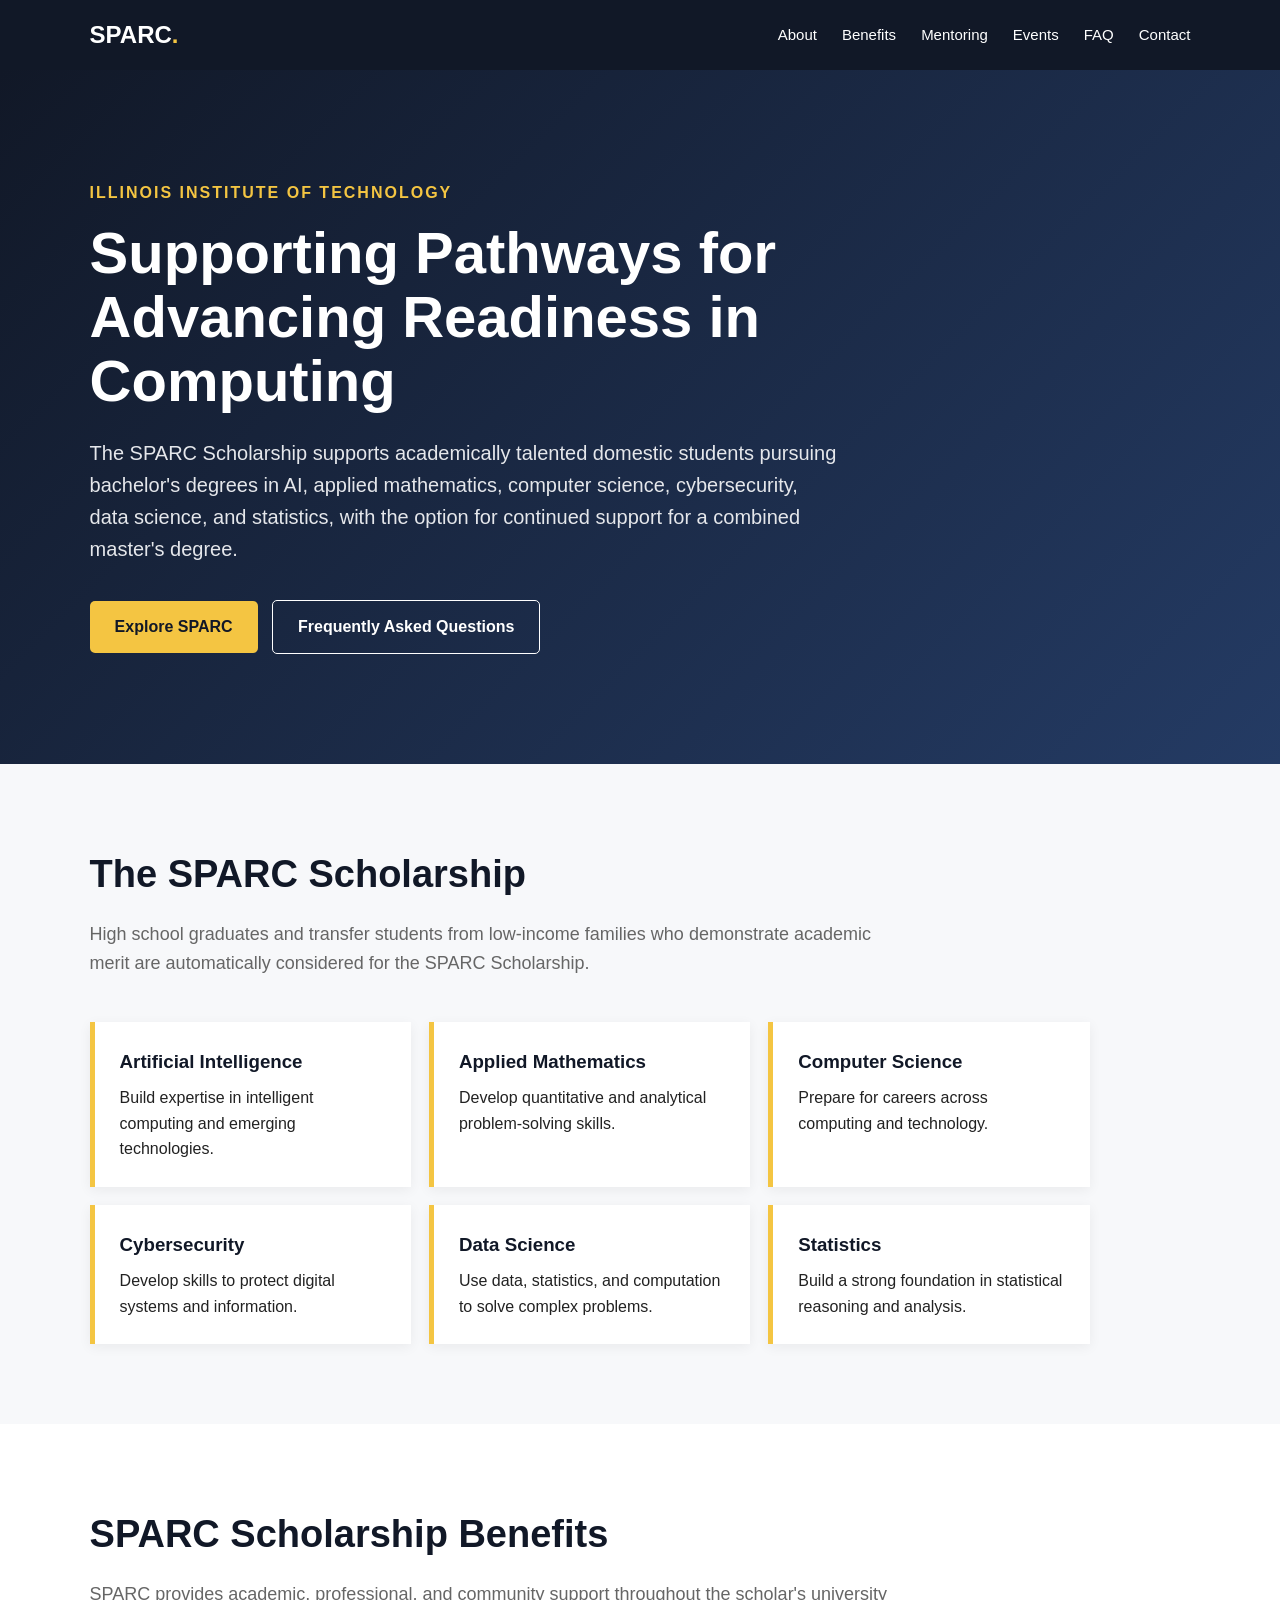
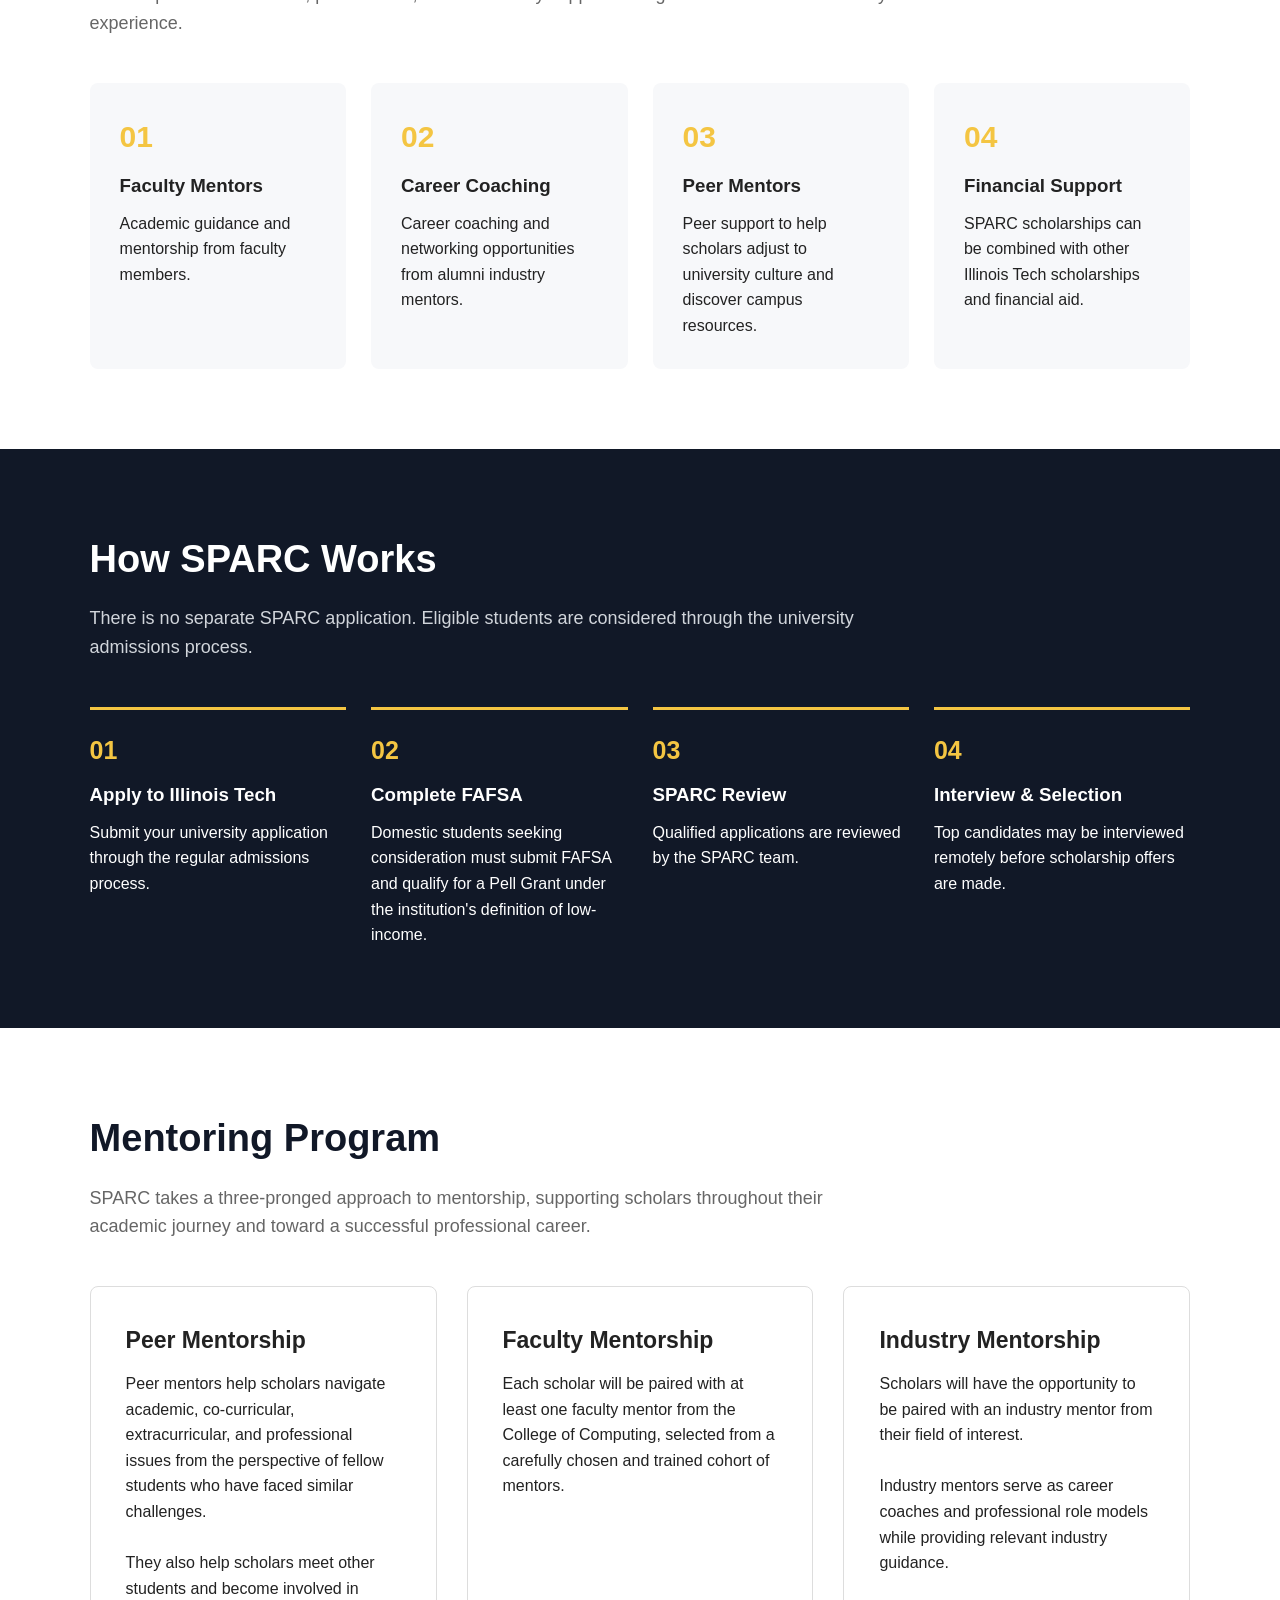
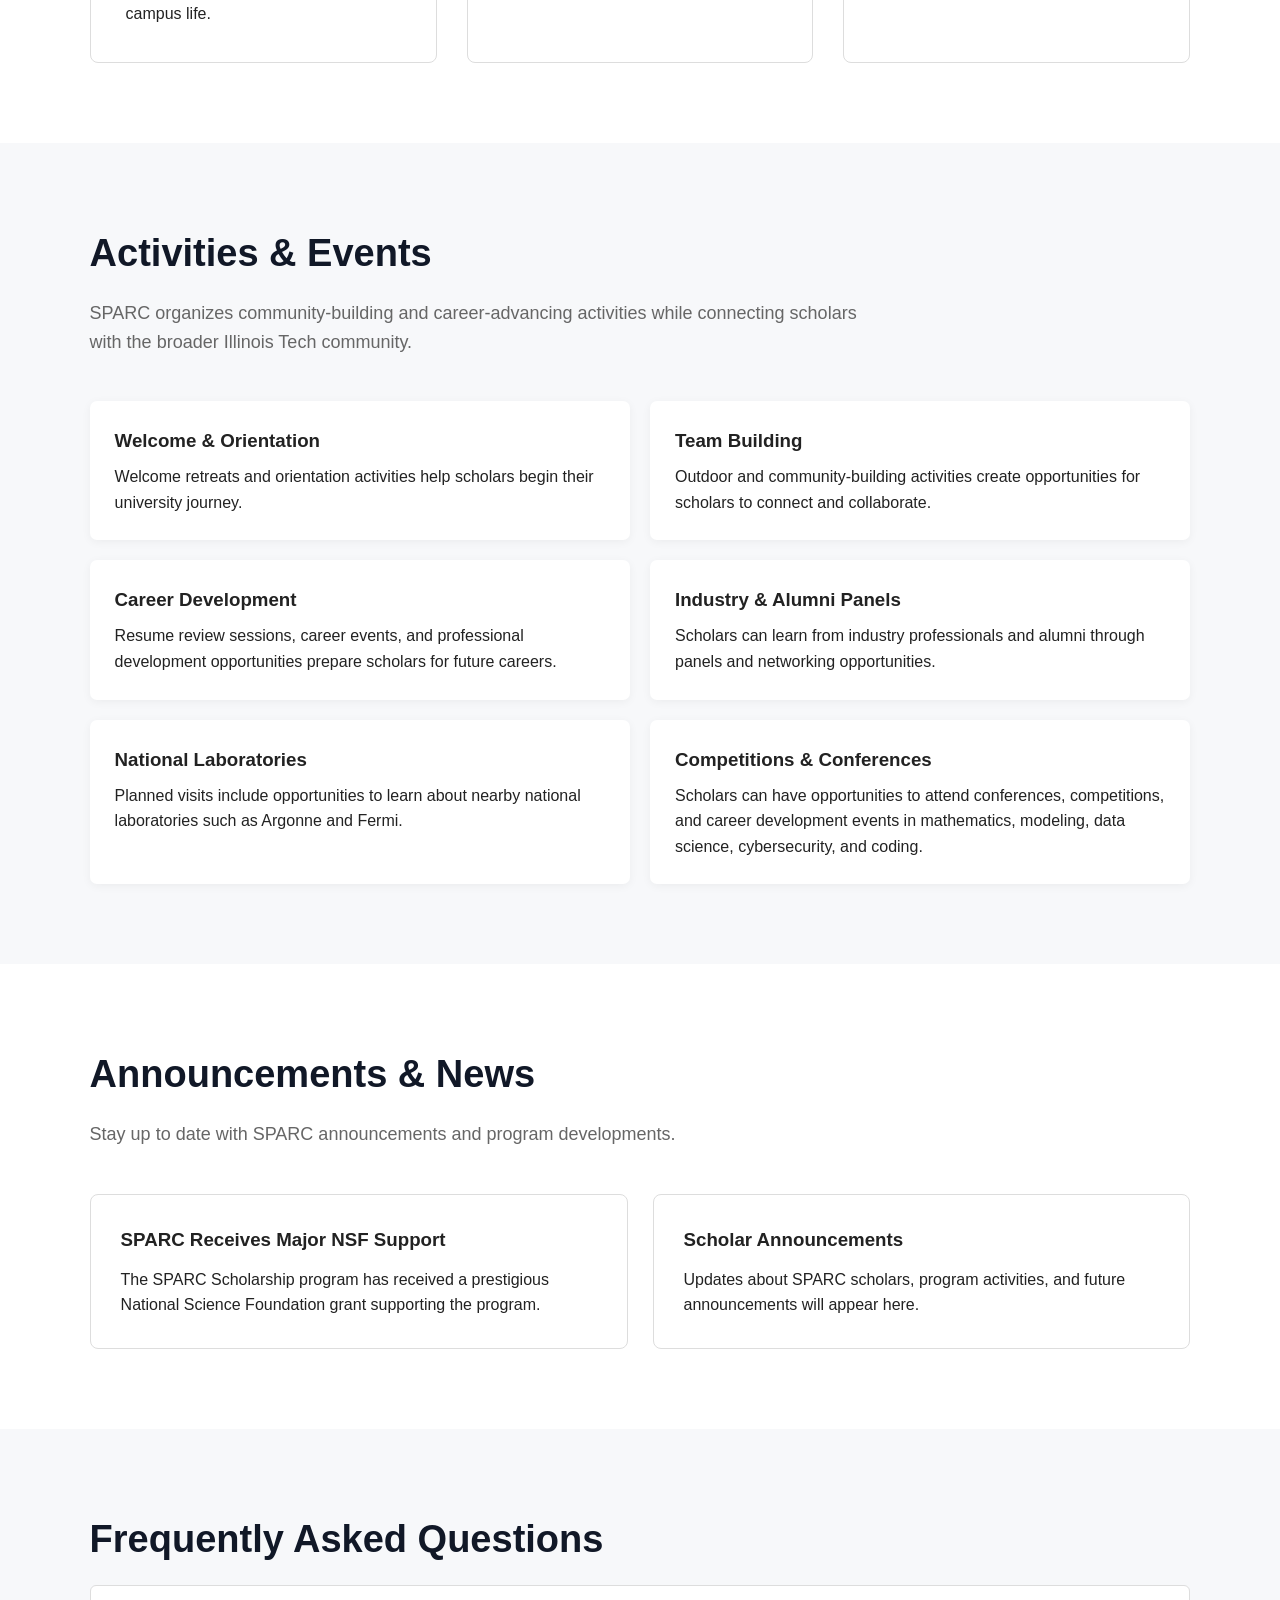
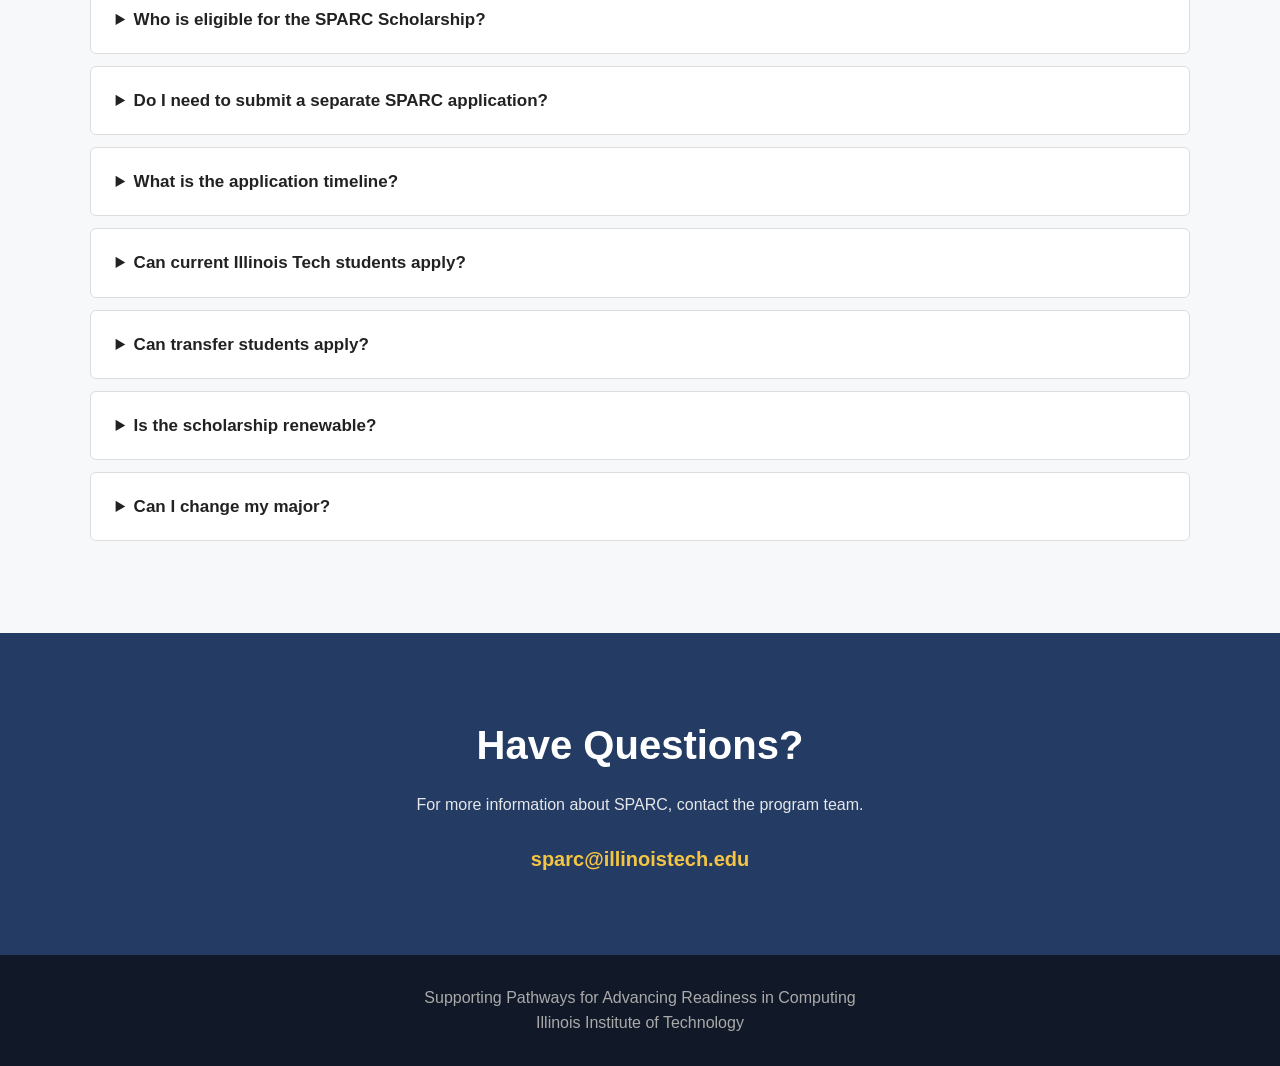
==== index.html @ f56762b9 "Add initial HTML structure for SPARC Scholarship page This commit adds a complete HTML structure for" ====
<!DOCTYPE html>
<html lang="en">
<head>
    <meta charset="UTF-8">
    <meta name="viewport" content="width=device-width, initial-scale=1.0">

    <title>SPARC | Illinois Institute of Technology</title>

    <style>
        * {
            margin: 0;
            padding: 0;
            box-sizing: border-box;
        }

        html {
            scroll-behavior: smooth;
        }

        body {
            font-family: Arial, Helvetica, sans-serif;
            color: #222;
            line-height: 1.6;
            background: #ffffff;
        }

        /* NAVIGATION */

        nav {
            position: sticky;
            top: 0;
            z-index: 1000;
            background: #111827;
            padding: 16px 7%;
            display: flex;
            justify-content: space-between;
            align-items: center;
        }

        .logo {
            color: white;
            font-size: 24px;
            font-weight: bold;
        }

        .logo span {
            color: #f4c542;
        }

        nav ul {
            list-style: none;
            display: flex;
            gap: 25px;
        }

        nav a {
            color: white;
            text-decoration: none;
            font-size: 15px;
        }

        nav a:hover {
            color: #f4c542;
        }

        /* HERO */

        .hero {
            background: linear-gradient(135deg, #111827, #243b64);
            color: white;
            padding: 110px 7%;
            min-height: 600px;
            display: flex;
            align-items: center;
        }

        .hero-content {
            max-width: 900px;
        }

        .eyebrow {
            color: #f4c542;
            font-weight: bold;
            letter-spacing: 2px;
            text-transform: uppercase;
            margin-bottom: 15px;
        }

        .hero h1 {
            font-size: 58px;
            line-height: 1.1;
            margin-bottom: 25px;
        }

        .hero p {
            font-size: 20px;
            max-width: 750px;
            color: #e5e7eb;
            margin-bottom: 35px;
        }

        .button {
            display: inline-block;
            padding: 13px 25px;
            background: #f4c542;
            color: #111827;
            text-decoration: none;
            font-weight: bold;
            border-radius: 5px;
            margin-right: 10px;
        }

        .button.secondary {
            background: transparent;
            border: 1px solid white;
            color: white;
        }

        .button:hover {
            opacity: 0.85;
        }

        /* GENERAL */

        section {
            padding: 80px 7%;
        }

        .section-title {
            font-size: 38px;
            margin-bottom: 15px;
            color: #111827;
        }

        .section-intro {
            max-width: 800px;
            color: #666;
            font-size: 18px;
            margin-bottom: 45px;
        }

        /* SCHOLARSHIP */

        .scholarship {
            background: #f7f8fa;
        }

        .degree-grid {
            display: grid;
            grid-template-columns: repeat(3, 1fr);
            gap: 18px;
            max-width: 1000px;
        }

        .degree {
            background: white;
            padding: 25px;
            border-left: 5px solid #f4c542;
            box-shadow: 0 3px 12px rgba(0,0,0,0.06);
        }

        .degree h3 {
            margin-bottom: 8px;
            color: #111827;
        }

        /* BENEFITS */

        .benefits-grid {
            display: grid;
            grid-template-columns: repeat(4, 1fr);
            gap: 25px;
        }

        .benefit {
            padding: 30px;
            background: #f7f8fa;
            border-radius: 8px;
        }

        .benefit-number {
            font-size: 30px;
            font-weight: bold;
            color: #f4c542;
            margin-bottom: 10px;
        }

        .benefit h3 {
            margin-bottom: 10px;
        }

        /* HOW IT WORKS */

        .process {
            background: #111827;
            color: white;
        }

        .process .section-title {
            color: white;
        }

        .process .section-intro {
            color: #d1d5db;
        }

        .steps {
            display: grid;
            grid-template-columns: repeat(4, 1fr);
            gap: 25px;
        }

        .step {
            border-top: 3px solid #f4c542;
            padding-top: 20px;
        }

        .step-number {
            color: #f4c542;
            font-size: 25px;
            font-weight: bold;
        }

        .step h3 {
            margin: 10px 0;
        }

        /* MENTORING */

        .mentor-grid {
            display: grid;
            grid-template-columns: repeat(3, 1fr);
            gap: 30px;
        }

        .mentor {
            padding: 35px;
            border: 1px solid #ddd;
            border-radius: 8px;
        }

        .mentor h3 {
            font-size: 23px;
            margin-bottom: 12px;
        }

        /* EVENTS */

        .events {
            background: #f7f8fa;
        }

        .event-list {
            display: grid;
            grid-template-columns: repeat(2, 1fr);
            gap: 20px;
        }

        .event {
            background: white;
            padding: 25px;
            border-radius: 7px;
            box-shadow: 0 2px 10px rgba(0,0,0,0.05);
        }

        .event h3 {
            margin-bottom: 8px;
        }

        /* NEWS */

        .news-grid {
            display: grid;
            grid-template-columns: repeat(2, 1fr);
            gap: 25px;
        }

        .news-card {
            border: 1px solid #ddd;
            padding: 30px;
            border-radius: 8px;
        }

        .news-card h3 {
            margin-bottom: 12px;
        }

        /* FAQ */

        .faq {
            background: #f7f8fa;
        }

        details {
            background: white;
            margin-bottom: 12px;
            padding: 20px 25px;
            border-radius: 6px;
            border: 1px solid #ddd;
        }

        summary {
            cursor: pointer;
            font-weight: bold;
            font-size: 17px;
        }

        details p {
            margin-top: 15px;
            color: #555;
        }

        /* CONTACT */

        .contact {
            text-align: center;
            background: #243b64;
            color: white;
        }

        .contact h2 {
            font-size: 40px;
            margin-bottom: 15px;
        }

        .contact p {
            margin-bottom: 25px;
            color: #e5e7eb;
        }

        .email {
            color: #f4c542;
            font-size: 20px;
            font-weight: bold;
        }

        /* FOOTER */

        footer {
            background: #111827;
            color: #aaa;
            text-align: center;
            padding: 30px;
        }

        /* MOBILE */

        @media (max-width: 900px) {

            nav {
                flex-direction: column;
                gap: 15px;
            }

            nav ul {
                flex-wrap: wrap;
                justify-content: center;
            }

            .hero h1 {
                font-size: 42px;
            }

            .degree-grid,
            .benefits-grid,
            .steps,
            .mentor-grid {
                grid-template-columns: 1fr 1fr;
            }
        }

        @media (max-width: 600px) {

            section {
                padding: 60px 6%;
            }

            .degree-grid,
            .benefits-grid,
            .steps,
            .mentor-grid,
            .event-list,
            .news-grid {
                grid-template-columns: 1fr;
            }

            .hero {
                padding: 80px 6%;
            }

            .hero h1 {
                font-size: 38px;
            }
        }
    </style>
</head>

<body>

<!-- NAVIGATION -->

<nav>
    <div class="logo">SPARC<span>.</span></div>

    <ul>
        <li><a href="#about">About</a></li>
        <li><a href="#benefits">Benefits</a></li>
        <li><a href="#mentoring">Mentoring</a></li>
        <li><a href="#events">Events</a></li>
        <li><a href="#faq">FAQ</a></li>
        <li><a href="#contact">Contact</a></li>
    </ul>
</nav>


<!-- HERO -->

<section class="hero" id="about">

    <div class="hero-content">

        <div class="eyebrow">
            Illinois Institute of Technology
        </div>

        <h1>
            Supporting Pathways for Advancing Readiness in Computing
        </h1>

        <p>
            The SPARC Scholarship supports academically talented domestic
            students pursuing bachelor's degrees in AI, applied mathematics,
            computer science, cybersecurity, data science, and statistics,
            with the option for continued support for a combined master's degree.
        </p>

        <a href="#benefits" class="button">
            Explore SPARC
        </a>

        <a href="#faq" class="button secondary">
            Frequently Asked Questions
        </a>

    </div>

</section>


<!-- SCHOLARSHIP -->

<section class="scholarship">

    <h2 class="section-title">
        The SPARC Scholarship
    </h2>

    <p class="section-intro">
        High school graduates and transfer students from low-income families
        who demonstrate academic merit are automatically considered for the
        SPARC Scholarship.
    </p>

    <div class="degree-grid">

        <div class="degree">
            <h3>Artificial Intelligence</h3>
            <p>Build expertise in intelligent computing and emerging technologies.</p>
        </div>

        <div class="degree">
            <h3>Applied Mathematics</h3>
            <p>Develop quantitative and analytical problem-solving skills.</p>
        </div>

        <div class="degree">
            <h3>Computer Science</h3>
            <p>Prepare for careers across computing and technology.</p>
        </div>

        <div class="degree">
            <h3>Cybersecurity</h3>
            <p>Develop skills to protect digital systems and information.</p>
        </div>

        <div class="degree">
            <h3>Data Science</h3>
            <p>Use data, statistics, and computation to solve complex problems.</p>
        </div>

        <div class="degree">
            <h3>Statistics</h3>
            <p>Build a strong foundation in statistical reasoning and analysis.</p>
        </div>

    </div>

</section>


<!-- BENEFITS -->

<section id="benefits">

    <h2 class="section-title">
        SPARC Scholarship Benefits
    </h2>

    <p class="section-intro">
        SPARC provides academic, professional, and community support
        throughout the scholar's university experience.
    </p>

    <div class="benefits-grid">

        <div class="benefit">
            <div class="benefit-number">01</div>
            <h3>Faculty Mentors</h3>
            <p>
                Academic guidance and mentorship from faculty members.
            </p>
        </div>

        <div class="benefit">
            <div class="benefit-number">02</div>
            <h3>Career Coaching</h3>
            <p>
                Career coaching and networking opportunities from alumni
                industry mentors.
            </p>
        </div>

        <div class="benefit">
            <div class="benefit-number">03</div>
            <h3>Peer Mentors</h3>
            <p>
                Peer support to help scholars adjust to university culture
                and discover campus resources.
            </p>
        </div>

        <div class="benefit">
            <div class="benefit-number">04</div>
            <h3>Financial Support</h3>
            <p>
                SPARC scholarships can be combined with other Illinois Tech
                scholarships and financial aid.
            </p>
        </div>

    </div>

</section>


<!-- HOW IT WORKS -->

<section class="process">

    <h2 class="section-title">
        How SPARC Works
    </h2>

    <p class="section-intro">
        There is no separate SPARC application. Eligible students are
        considered through the university admissions process.
    </p>

    <div class="steps">

        <div class="step">
            <div class="step-number">01</div>
            <h3>Apply to Illinois Tech</h3>
            <p>
                Submit your university application through the regular
                admissions process.
            </p>
        </div>

        <div class="step">
            <div class="step-number">02</div>
            <h3>Complete FAFSA</h3>
            <p>
                Domestic students seeking consideration must submit FAFSA
                and qualify for a Pell Grant under the institution's
                definition of low-income.
            </p>
        </div>

        <div class="step">
            <div class="step-number">03</div>
            <h3>SPARC Review</h3>
            <p>
                Qualified applications are reviewed by the SPARC team.
            </p>
        </div>

        <div class="step">
            <div class="step-number">04</div>
            <h3>Interview & Selection</h3>
            <p>
                Top candidates may be interviewed remotely before scholarship
                offers are made.
            </p>
        </div>

    </div>

</section>


<!-- MENTORING -->

<section id="mentoring">

    <h2 class="section-title">
        Mentoring Program
    </h2>

    <p class="section-intro">
        SPARC takes a three-pronged approach to mentorship, supporting
        scholars throughout their academic journey and toward a successful
        professional career.
    </p>

    <div class="mentor-grid">

        <div class="mentor">
            <h3>Peer Mentorship</h3>

            <p>
                Peer mentors help scholars navigate academic, co-curricular,
                extracurricular, and professional issues from the perspective
                of fellow students who have faced similar challenges.
            </p>

            <br>

            <p>
                They also help scholars meet other students and become
                involved in campus life.
            </p>
        </div>

        <div class="mentor">
            <h3>Faculty Mentorship</h3>

            <p>
                Each scholar will be paired with at least one faculty mentor
                from the College of Computing, selected from a carefully
                chosen and trained cohort of mentors.
            </p>
        </div>

        <div class="mentor">
            <h3>Industry Mentorship</h3>

            <p>
                Scholars will have the opportunity to be paired with an
                industry mentor from their field of interest.
            </p>

            <br>

            <p>
                Industry mentors serve as career coaches and professional
                role models while providing relevant industry guidance.
            </p>
        </div>

    </div>

</section>


<!-- EVENTS -->

<section class="events" id="events">

    <h2 class="section-title">
        Activities & Events
    </h2>

    <p class="section-intro">
        SPARC organizes community-building and career-advancing activities
        while connecting scholars with the broader Illinois Tech community.
    </p>

    <div class="event-list">

        <div class="event">
            <h3>Welcome & Orientation</h3>
            <p>
                Welcome retreats and orientation activities help scholars
                begin their university journey.
            </p>
        </div>

        <div class="event">
            <h3>Team Building</h3>
            <p>
                Outdoor and community-building activities create opportunities
                for scholars to connect and collaborate.
            </p>
        </div>

        <div class="event">
            <h3>Career Development</h3>
            <p>
                Resume review sessions, career events, and professional
                development opportunities prepare scholars for future careers.
            </p>
        </div>

        <div class="event">
            <h3>Industry & Alumni Panels</h3>
            <p>
                Scholars can learn from industry professionals and alumni
                through panels and networking opportunities.
            </p>
        </div>

        <div class="event">
            <h3>National Laboratories</h3>
            <p>
                Planned visits include opportunities to learn about nearby
                national laboratories such as Argonne and Fermi.
            </p>
        </div>

        <div class="event">
            <h3>Competitions & Conferences</h3>
            <p>
                Scholars can have opportunities to attend conferences,
                competitions, and career development events in mathematics,
                modeling, data science, cybersecurity, and coding.
            </p>
        </div>

    </div>

</section>


<!-- NEWS -->

<section>

    <h2 class="section-title">
        Announcements & News
    </h2>

    <p class="section-intro">
        Stay up to date with SPARC announcements and program developments.
    </p>

    <div class="news-grid">

        <div class="news-card">
            <h3>SPARC Receives Major NSF Support</h3>

            <p>
                The SPARC Scholarship program has received a prestigious
                National Science Foundation grant supporting the program.
            </p>
        </div>

        <div class="news-card">
            <h3>Scholar Announcements</h3>

            <p>
                Updates about SPARC scholars, program activities, and
                future announcements will appear here.
            </p>
        </div>

    </div>

</section>


<!-- FAQ -->

<section class="faq" id="faq">

    <h2 class="section-title">
        Frequently Asked Questions
    </h2>

    <details>
        <summary>Who is eligible for the SPARC Scholarship?</summary>

        <p>
            Academically talented domestic students pursuing qualified
            bachelor's degree programs may be considered. High school
            graduates and qualified transfer students from low-income
            families are automatically considered.
        </p>
    </details>

    <details>
        <summary>Do I need to submit a separate SPARC application?</summary>

        <p>
            No. There is no formal separate application for SPARC.
            Students apply through the university admissions process and
            complete FAFSA as required.
        </p>
    </details>

    <details>
        <summary>What is the application timeline?</summary>

        <p>
            SPARC follows the same timeline as regular Illinois Tech
            admissions for high school and transfer students.
        </p>
    </details>

    <details>
        <summary>Can current Illinois Tech students apply?</summary>

        <p>
            The SPARC Scholarship is awarded to incoming students only.
            Once awarded, the scholarship can be renewed each year if
            program requirements are met.
        </p>
    </details>

    <details>
        <summary>Can transfer students apply?</summary>

        <p>
            Yes. Qualified transfer students, including students transferring
            from community colleges, are automatically considered as outlined
            by the program.
        </p>
    </details>

    <details>
        <summary>Is the scholarship renewable?</summary>

        <p>
            Yes. The scholarship can support students for the entirety of
            their degree, subject to maintaining the required academic status.
        </p>
    </details>

    <details>
        <summary>Can I change my major?</summary>

        <p>
            Yes, provided the new major is one of the qualified SPARC majors.
        </p>
    </details>

</section>


<!-- CONTACT -->

<section class="contact" id="contact">

    <h2>Have Questions?</h2>

    <p>
        For more information about SPARC, contact the program team.
    </p>

    <div class="email">
        sparc@illinoistech.edu
    </div>

</section>


<!-- FOOTER -->

<footer>

    <p>
        Supporting Pathways for Advancing Readiness in Computing
    </p>

    <p>
        Illinois Institute of Technology
    </p>

</footer>

</body>
</html>
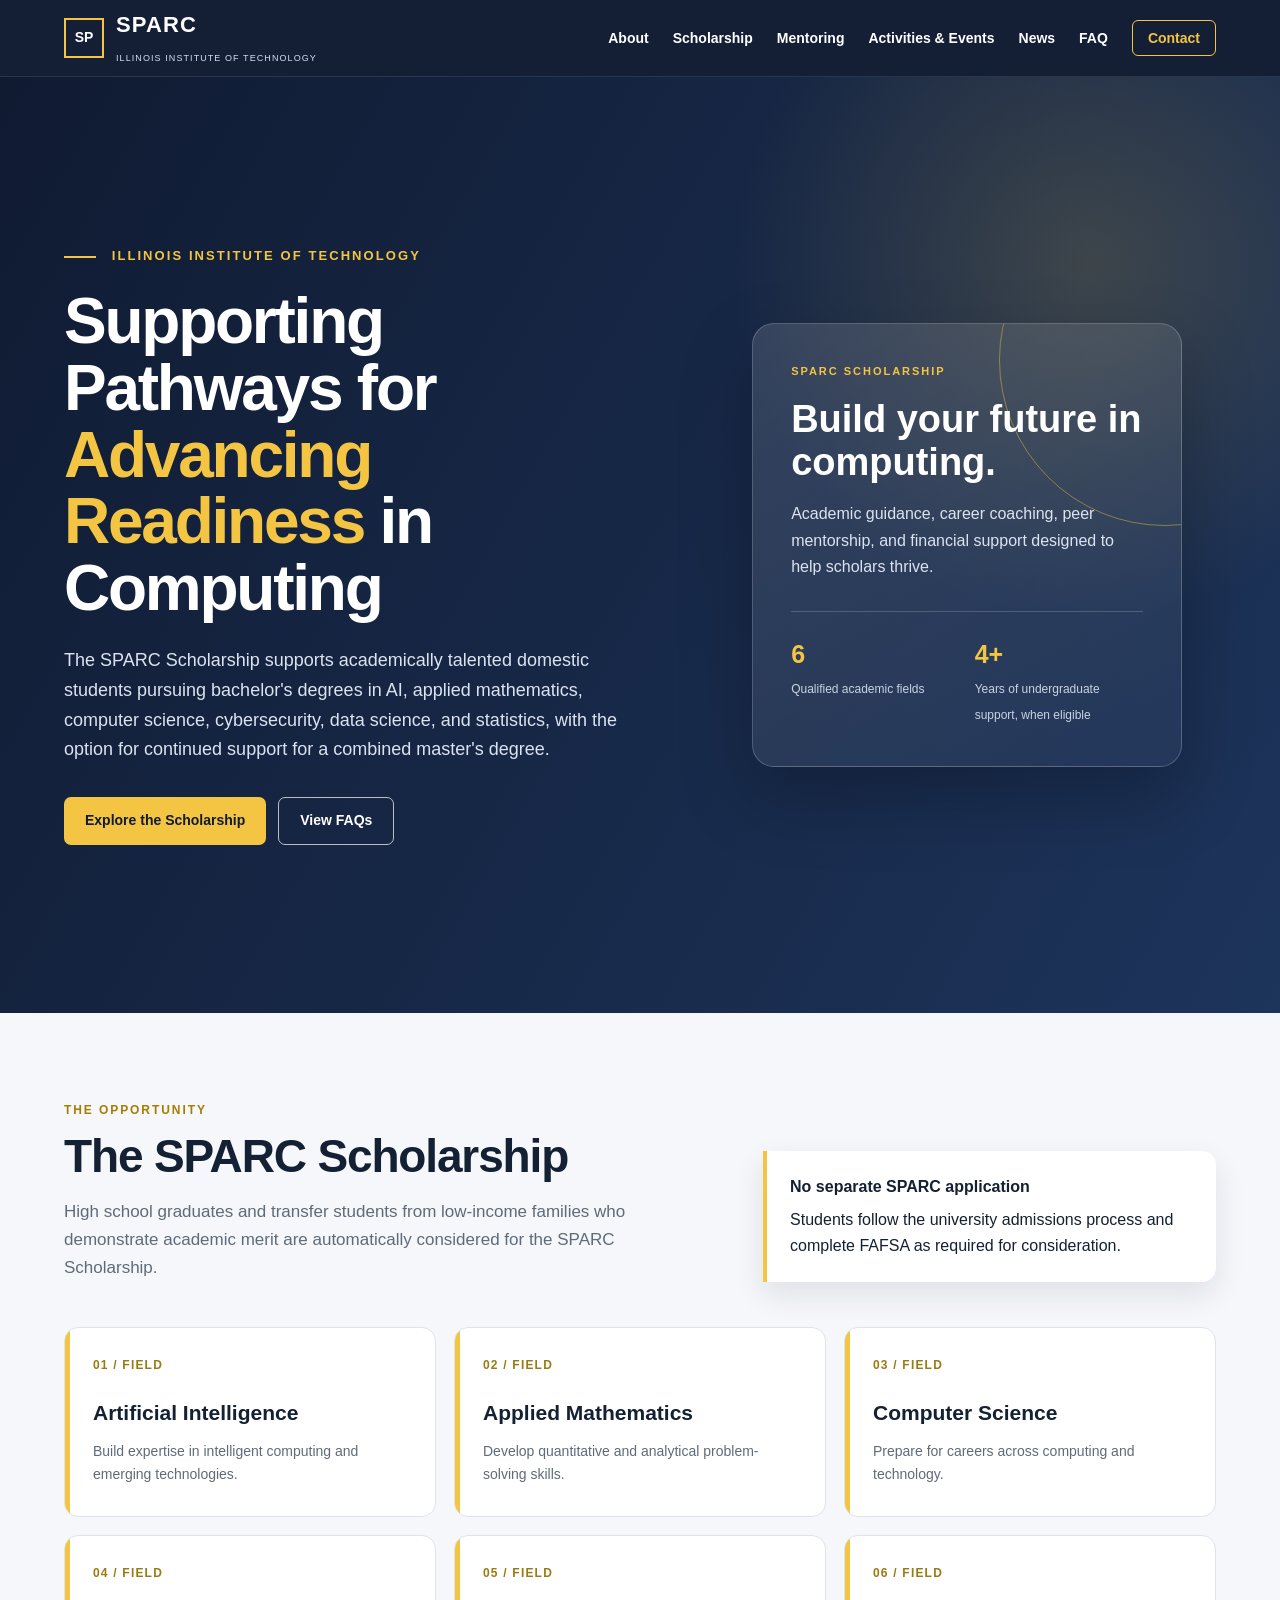
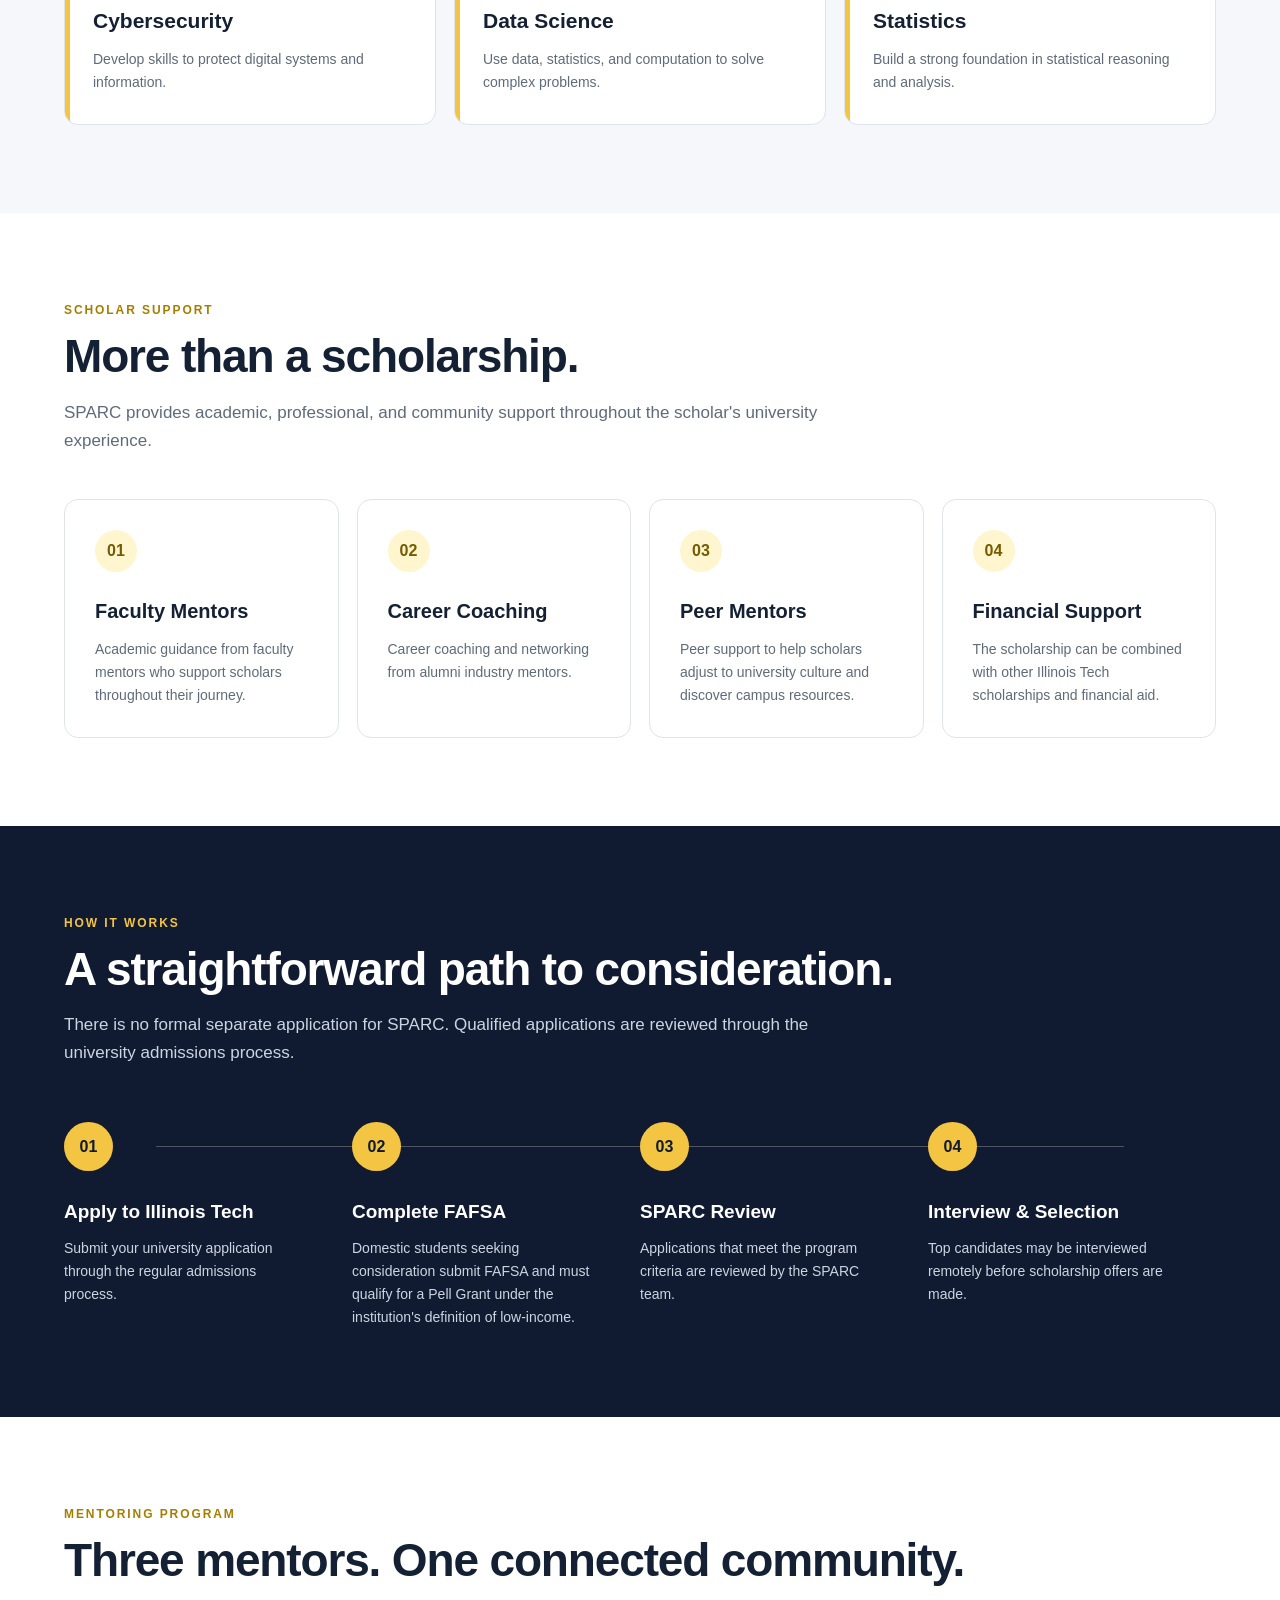
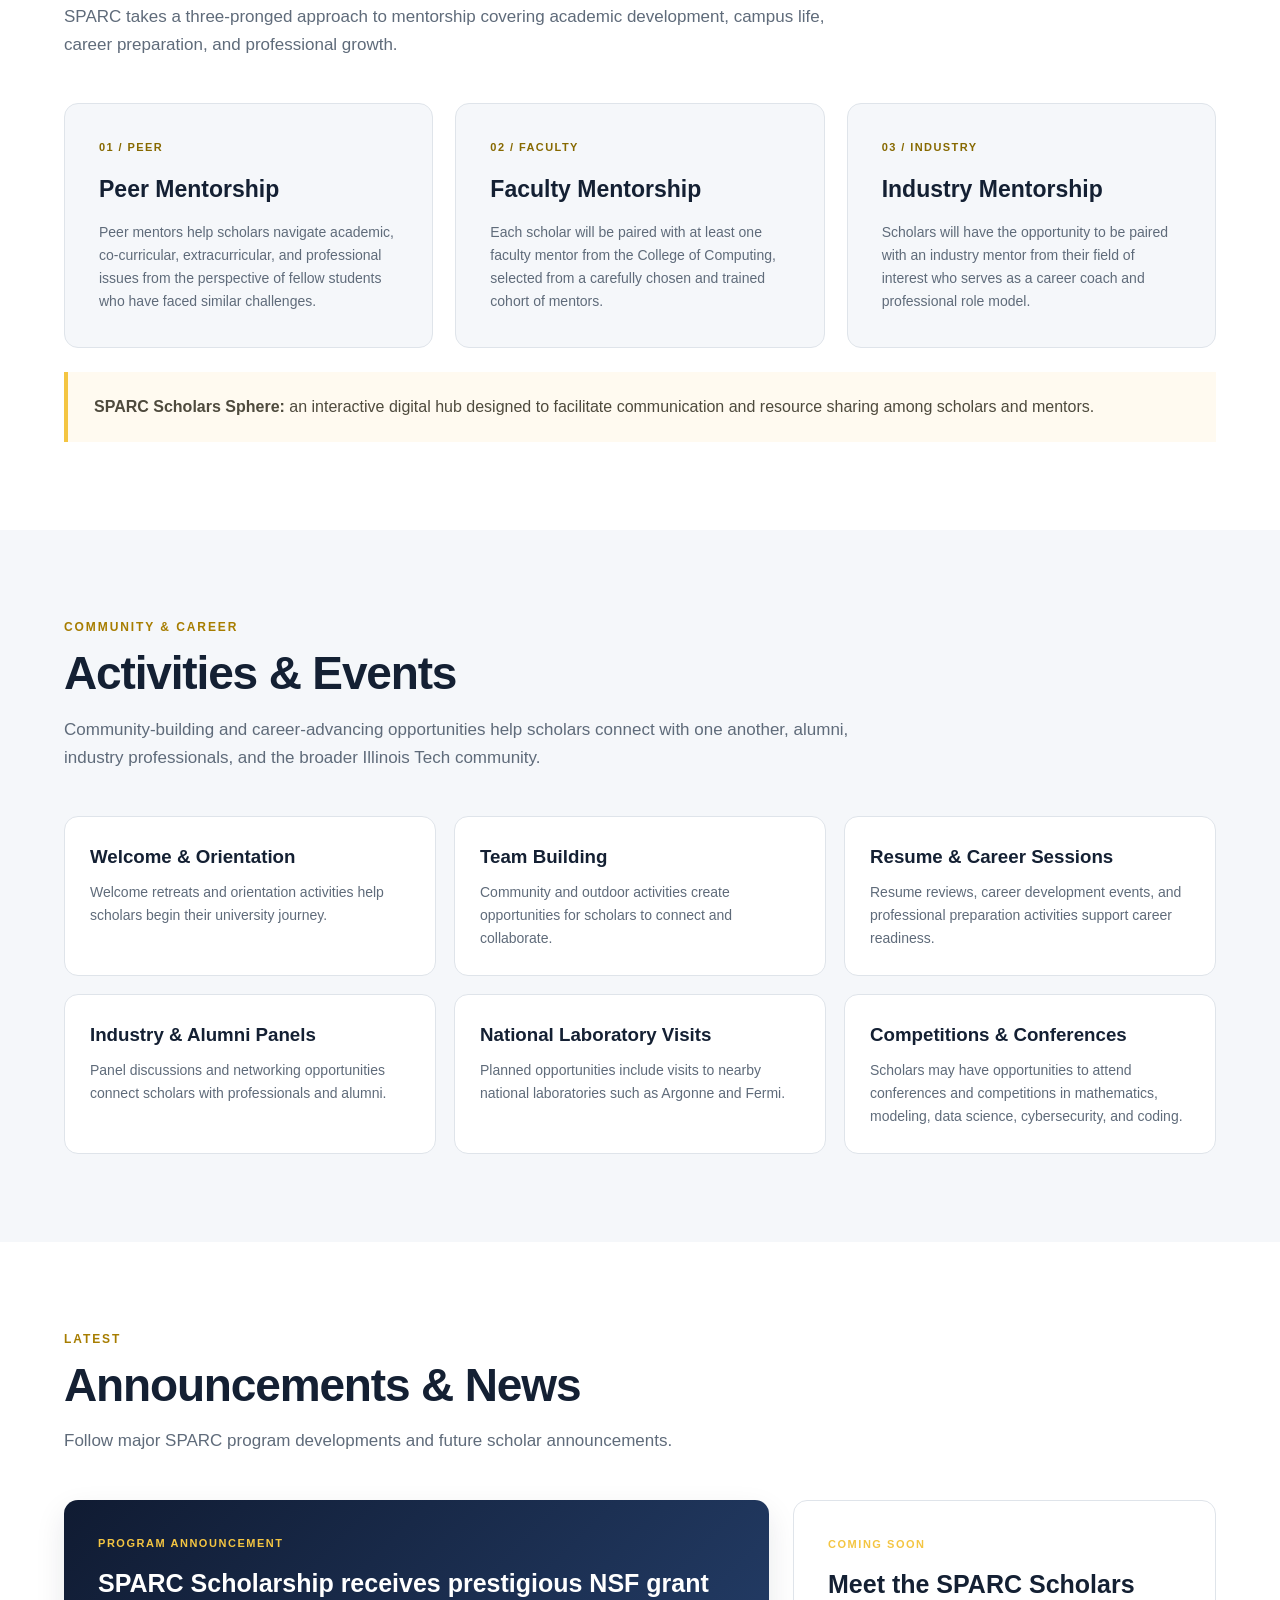
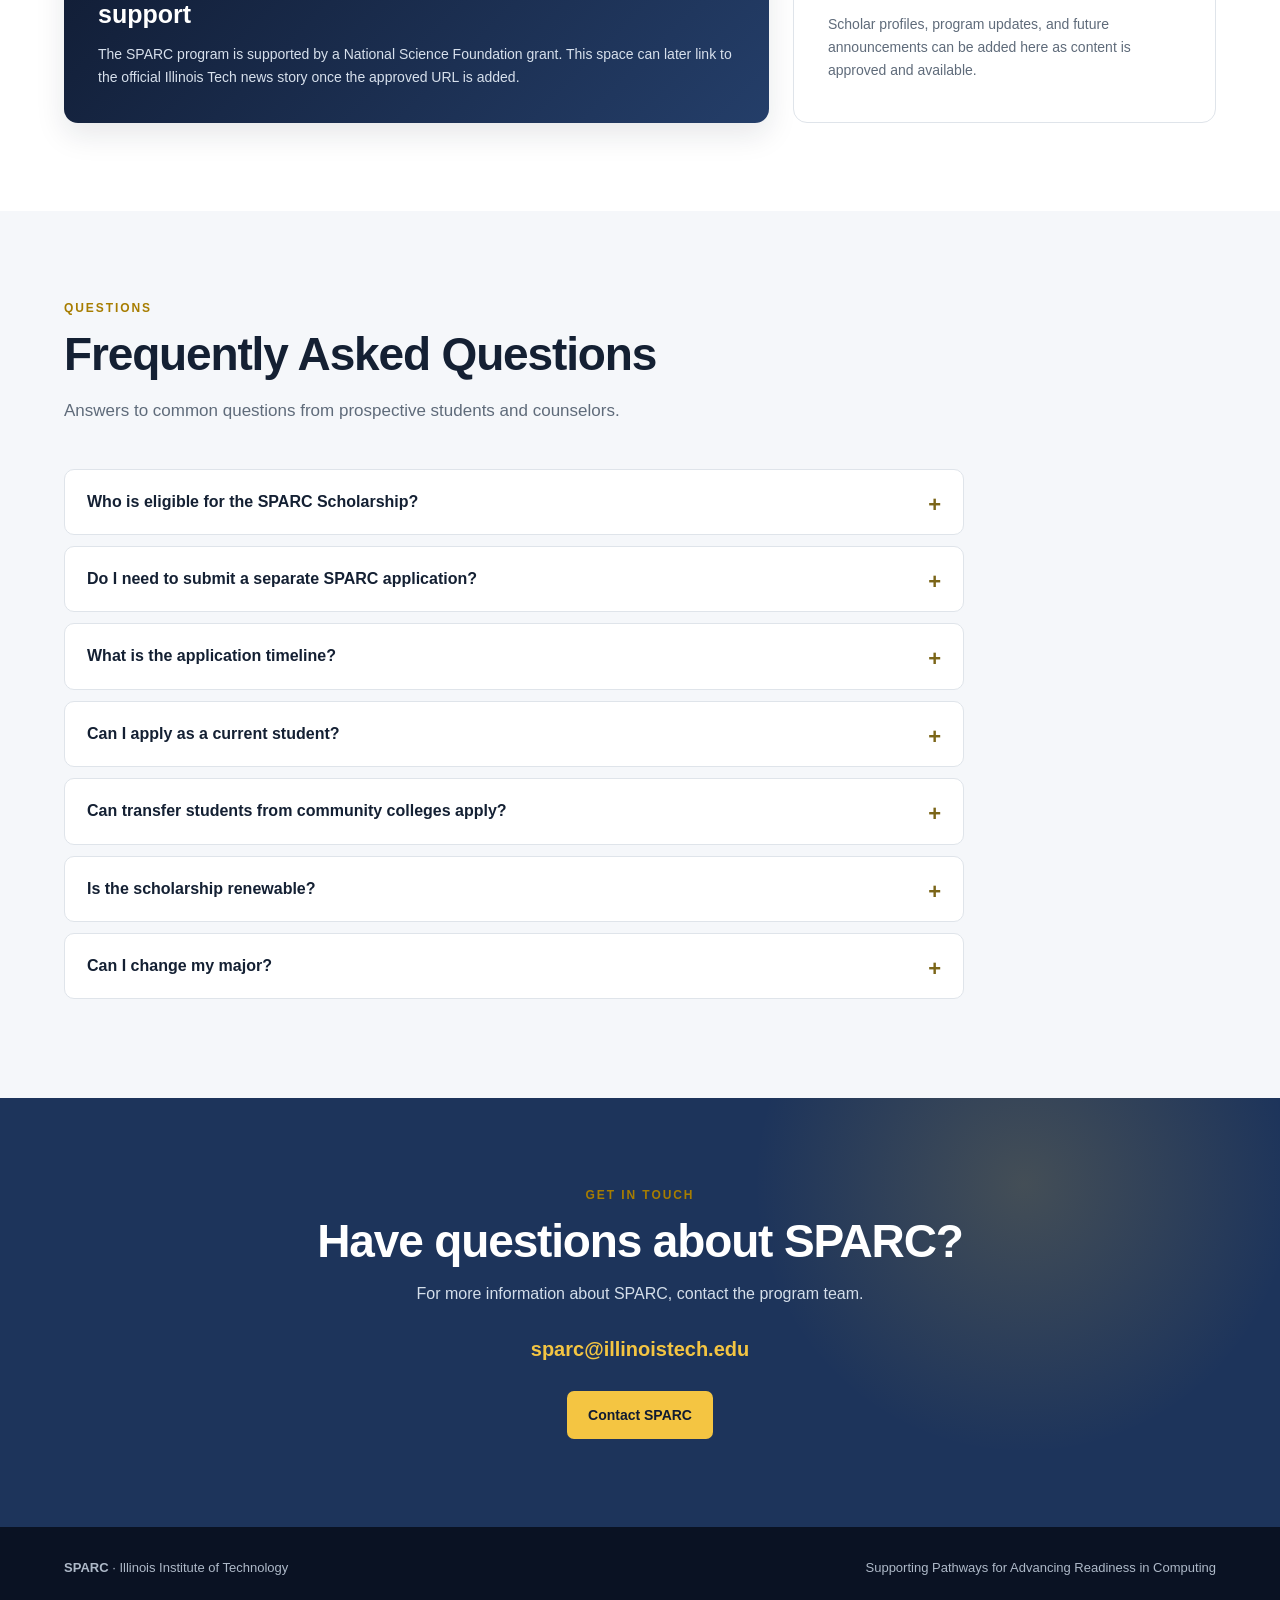
==== commit ff022ca3: "Updated the layout" ====
--- a/index.html
+++ b/index.html
@@ -1,892 +1,1873 @@
 <!DOCTYPE html>
 <html lang="en">
 <head>
-    <meta charset="UTF-8">
-    <meta name="viewport" content="width=device-width, initial-scale=1.0">
-
-    <title>SPARC | Illinois Institute of Technology</title>
-
-    <style>
-        * {
-            margin: 0;
-            padding: 0;
-            box-sizing: border-box;
-        }
-
-        html {
-            scroll-behavior: smooth;
-        }
-
-        body {
-            font-family: Arial, Helvetica, sans-serif;
-            color: #222;
-            line-height: 1.6;
-            background: #ffffff;
-        }
-
-        /* NAVIGATION */
-
-        nav {
-            position: sticky;
-            top: 0;
-            z-index: 1000;
-            background: #111827;
-            padding: 16px 7%;
-            display: flex;
-            justify-content: space-between;
-            align-items: center;
-        }
-
-        .logo {
-            color: white;
-            font-size: 24px;
-            font-weight: bold;
-        }
-
-        .logo span {
-            color: #f4c542;
-        }
-
-        nav ul {
-            list-style: none;
-            display: flex;
-            gap: 25px;
-        }
-
-        nav a {
-            color: white;
-            text-decoration: none;
-            font-size: 15px;
-        }
-
-        nav a:hover {
-            color: #f4c542;
-        }
-
-        /* HERO */
-
-        .hero {
-            background: linear-gradient(135deg, #111827, #243b64);
-            color: white;
-            padding: 110px 7%;
-            min-height: 600px;
-            display: flex;
-            align-items: center;
-        }
-
-        .hero-content {
-            max-width: 900px;
-        }
-
-        .eyebrow {
-            color: #f4c542;
-            font-weight: bold;
-            letter-spacing: 2px;
-            text-transform: uppercase;
-            margin-bottom: 15px;
-        }
-
-        .hero h1 {
-            font-size: 58px;
-            line-height: 1.1;
-            margin-bottom: 25px;
-        }
-
-        .hero p {
-            font-size: 20px;
-            max-width: 750px;
-            color: #e5e7eb;
-            margin-bottom: 35px;
-        }
-
-        .button {
-            display: inline-block;
-            padding: 13px 25px;
-            background: #f4c542;
-            color: #111827;
-            text-decoration: none;
-            font-weight: bold;
-            border-radius: 5px;
-            margin-right: 10px;
-        }
-
-        .button.secondary {
-            background: transparent;
-            border: 1px solid white;
-            color: white;
-        }
-
-        .button:hover {
-            opacity: 0.85;
-        }
-
-        /* GENERAL */
-
-        section {
-            padding: 80px 7%;
-        }
-
-        .section-title {
-            font-size: 38px;
-            margin-bottom: 15px;
-            color: #111827;
-        }
-
-        .section-intro {
-            max-width: 800px;
-            color: #666;
-            font-size: 18px;
-            margin-bottom: 45px;
-        }
-
-        /* SCHOLARSHIP */
-
-        .scholarship {
-            background: #f7f8fa;
-        }
-
-        .degree-grid {
-            display: grid;
-            grid-template-columns: repeat(3, 1fr);
-            gap: 18px;
-            max-width: 1000px;
-        }
-
-        .degree {
-            background: white;
-            padding: 25px;
-            border-left: 5px solid #f4c542;
-            box-shadow: 0 3px 12px rgba(0,0,0,0.06);
-        }
-
-        .degree h3 {
-            margin-bottom: 8px;
-            color: #111827;
-        }
-
-        /* BENEFITS */
-
-        .benefits-grid {
-            display: grid;
-            grid-template-columns: repeat(4, 1fr);
-            gap: 25px;
-        }
-
-        .benefit {
-            padding: 30px;
-            background: #f7f8fa;
-            border-radius: 8px;
-        }
-
-        .benefit-number {
-            font-size: 30px;
-            font-weight: bold;
-            color: #f4c542;
-            margin-bottom: 10px;
-        }
-
-        .benefit h3 {
-            margin-bottom: 10px;
-        }
-
-        /* HOW IT WORKS */
-
-        .process {
-            background: #111827;
-            color: white;
-        }
-
-        .process .section-title {
-            color: white;
-        }
-
-        .process .section-intro {
-            color: #d1d5db;
-        }
-
-        .steps {
-            display: grid;
-            grid-template-columns: repeat(4, 1fr);
-            gap: 25px;
-        }
-
-        .step {
-            border-top: 3px solid #f4c542;
-            padding-top: 20px;
-        }
-
-        .step-number {
-            color: #f4c542;
-            font-size: 25px;
-            font-weight: bold;
-        }
-
-        .step h3 {
-            margin: 10px 0;
-        }
-
-        /* MENTORING */
-
-        .mentor-grid {
-            display: grid;
-            grid-template-columns: repeat(3, 1fr);
-            gap: 30px;
-        }
-
-        .mentor {
-            padding: 35px;
-            border: 1px solid #ddd;
-            border-radius: 8px;
-        }
-
-        .mentor h3 {
-            font-size: 23px;
-            margin-bottom: 12px;
-        }
-
-        /* EVENTS */
-
-        .events {
-            background: #f7f8fa;
-        }
-
-        .event-list {
-            display: grid;
-            grid-template-columns: repeat(2, 1fr);
-            gap: 20px;
-        }
-
-        .event {
-            background: white;
-            padding: 25px;
-            border-radius: 7px;
-            box-shadow: 0 2px 10px rgba(0,0,0,0.05);
-        }
-
-        .event h3 {
-            margin-bottom: 8px;
-        }
-
-        /* NEWS */
-
-        .news-grid {
-            display: grid;
-            grid-template-columns: repeat(2, 1fr);
-            gap: 25px;
-        }
-
-        .news-card {
-            border: 1px solid #ddd;
-            padding: 30px;
-            border-radius: 8px;
-        }
-
-        .news-card h3 {
-            margin-bottom: 12px;
-        }
-
-        /* FAQ */
-
-        .faq {
-            background: #f7f8fa;
-        }
-
-        details {
-            background: white;
-            margin-bottom: 12px;
-            padding: 20px 25px;
-            border-radius: 6px;
-            border: 1px solid #ddd;
-        }
-
-        summary {
-            cursor: pointer;
-            font-weight: bold;
-            font-size: 17px;
-        }
-
-        details p {
-            margin-top: 15px;
-            color: #555;
-        }
-
-        /* CONTACT */
-
-        .contact {
-            text-align: center;
-            background: #243b64;
-            color: white;
-        }
-
-        .contact h2 {
-            font-size: 40px;
-            margin-bottom: 15px;
-        }
-
-        .contact p {
-            margin-bottom: 25px;
-            color: #e5e7eb;
-        }
-
-        .email {
-            color: #f4c542;
-            font-size: 20px;
-            font-weight: bold;
-        }
-
-        /* FOOTER */
-
-        footer {
-            background: #111827;
-            color: #aaa;
-            text-align: center;
-            padding: 30px;
-        }
-
-        /* MOBILE */
-
-        @media (max-width: 900px) {
-
-            nav {
-                flex-direction: column;
-                gap: 15px;
-            }
-
-            nav ul {
-                flex-wrap: wrap;
-                justify-content: center;
-            }
-
-            .hero h1 {
-                font-size: 42px;
-            }
-
-            .degree-grid,
-            .benefits-grid,
-            .steps,
-            .mentor-grid {
-                grid-template-columns: 1fr 1fr;
-            }
-        }
-
-        @media (max-width: 600px) {
-
-            section {
-                padding: 60px 6%;
-            }
-
-            .degree-grid,
-            .benefits-grid,
-            .steps,
-            .mentor-grid,
-            .event-list,
-            .news-grid {
-                grid-template-columns: 1fr;
-            }
-
-            .hero {
-                padding: 80px 6%;
-            }
-
-            .hero h1 {
-                font-size: 38px;
-            }
-        }
-    </style>
+<meta charset="UTF-8">
+<meta name="viewport" content="width=device-width, initial-scale=1.0">
+<meta name="description" content="SPARC Scholarship at Illinois Institute of Technology">
+<title>SPARC | Illinois Institute of Technology</title>
+
+<style>
+:root {
+    --navy: #101b32;
+    --navy2: #1d345b;
+    --gold: #f4c542;
+    --gold-dark: #a77d00;
+    --text: #142033;
+    --muted: #5f6b7a;
+    --light: #f5f7fa;
+    --white: #fff;
+    --border: #dfe4ea;
+    --shadow: 0 12px 30px rgba(16,27,50,.10);
+    --radius: 14px;
+    --max: 1180px;
+}
+
+* {
+    margin: 0;
+    padding: 0;
+    box-sizing: border-box;
+}
+
+html {
+    scroll-behavior: smooth;
+}
+
+body {
+    font-family: Arial, Helvetica, sans-serif;
+    color: var(--text);
+    line-height: 1.65;
+    background: white;
+}
+
+a {
+    color: inherit;
+}
+
+.container {
+    width: min(var(--max), 90%);
+    margin: auto;
+}
+
+/* ================= NAVIGATION ================= */
+
+header {
+    position: sticky;
+    top: 0;
+    z-index: 1000;
+    background: rgba(16,27,50,.98);
+    border-bottom: 1px solid rgba(255,255,255,.1);
+}
+
+.nav {
+    min-height: 76px;
+    display: flex;
+    align-items: center;
+    justify-content: space-between;
+}
+
+.brand {
+    display: flex;
+    align-items: center;
+    gap: 12px;
+    color: white;
+    text-decoration: none;
+}
+
+.brand-mark {
+    width: 40px;
+    height: 40px;
+    border: 2px solid var(--gold);
+    display: grid;
+    place-items: center;
+    font-weight: 800;
+    font-size: 14px;
+}
+
+.brand-text strong {
+    display: block;
+    font-size: 22px;
+    letter-spacing: .05em;
+}
+
+.brand-text small {
+    color: #d6deeb;
+    font-size: 9px;
+    letter-spacing: .12em;
+    text-transform: uppercase;
+}
+
+.nav-links {
+    display: flex;
+    align-items: center;
+    gap: 24px;
+    list-style: none;
+}
+
+.nav-links a {
+    color: white;
+    text-decoration: none;
+    font-size: 14px;
+    font-weight: 600;
+}
+
+.nav-links a:hover {
+    color: var(--gold);
+}
+
+.nav-cta {
+    padding: 9px 15px;
+    border: 1px solid var(--gold);
+    border-radius: 6px;
+    color: var(--gold) !important;
+}
+
+.menu-toggle {
+    display: none;
+    background: transparent;
+    color: white;
+    border: 1px solid #667085;
+    padding: 8px 11px;
+    border-radius: 6px;
+    cursor: pointer;
+    font-size: 20px;
+}
+
+/* ================= HERO ================= */
+
+.hero {
+    color: white;
+    background:
+        radial-gradient(circle at 85% 20%, rgba(244,197,66,.17), transparent 27%),
+        linear-gradient(120deg, var(--navy), var(--navy2));
+}
+
+.hero-inner {
+    min-height: 650px;
+    display: grid;
+    grid-template-columns: 1.08fr .92fr;
+    align-items: center;
+    gap: 70px;
+    padding: 80px 0;
+}
+
+.eyebrow {
+    color: var(--gold);
+    font-size: 13px;
+    font-weight: 800;
+    letter-spacing: .16em;
+    text-transform: uppercase;
+    margin-bottom: 22px;
+}
+
+.eyebrow::before {
+    content: "";
+    display: inline-block;
+    width: 32px;
+    height: 2px;
+    background: var(--gold);
+    vertical-align: middle;
+    margin-right: 10px;
+}
+
+.hero h1 {
+    font-size: clamp(42px, 5vw, 68px);
+    line-height: 1.04;
+    letter-spacing: -.035em;
+    margin-bottom: 25px;
+}
+
+.hero h1 span {
+    color: var(--gold);
+}
+
+.hero-copy {
+    max-width: 700px;
+    color: #dbe3ef;
+    font-size: 18px;
+    margin-bottom: 32px;
+}
+
+.hero-actions {
+    display: flex;
+    flex-wrap: wrap;
+    gap: 12px;
+}
+
+.button {
+    min-height: 48px;
+    padding: 0 21px;
+    display: inline-flex;
+    align-items: center;
+    justify-content: center;
+    border-radius: 7px;
+    text-decoration: none;
+    font-size: 14px;
+    font-weight: 800;
+    transition: .2s;
+}
+
+.button:hover {
+    transform: translateY(-2px);
+}
+
+.button-primary {
+    background: var(--gold);
+    color: var(--navy);
+}
+
+.button-outline {
+    color: white;
+    border: 1px solid rgba(255,255,255,.7);
+}
+
+/* HERO CARD */
+
+.hero-panel {
+    display: flex;
+    justify-content: center;
+}
+
+.hero-card {
+    width: min(430px,100%);
+    min-height: 390px;
+    padding: 38px;
+    border: 1px solid rgba(255,255,255,.2);
+    border-radius: 22px;
+    background: linear-gradient(
+        145deg,
+        rgba(255,255,255,.13),
+        rgba(255,255,255,.035)
+    );
+    box-shadow: 0 30px 70px rgba(0,0,0,.25);
+    position: relative;
+    overflow: hidden;
+}
+
+.hero-card::before {
+    content: "";
+    position: absolute;
+    width: 330px;
+    height: 330px;
+    right: -150px;
+    top: -130px;
+    border: 1px solid rgba(244,197,66,.45);
+    border-radius: 50%;
+}
+
+.hero-card-content {
+    position: relative;
+    z-index: 2;
+}
+
+.hero-card-label {
+    color: var(--gold);
+    font-size: 11px;
+    font-weight: 800;
+    letter-spacing: .18em;
+    text-transform: uppercase;
+}
+
+.hero-card h2 {
+    font-size: 38px;
+    line-height: 1.12;
+    margin: 18px 0;
+}
+
+.hero-card p {
+    color: #dbe3ef;
+}
+
+.hero-stat {
+    margin-top: 30px;
+    padding-top: 22px;
+    border-top: 1px solid rgba(255,255,255,.18);
+    display: grid;
+    grid-template-columns: 1fr 1fr;
+    gap: 15px;
+}
+
+.hero-stat strong {
+    display: block;
+    color: var(--gold);
+    font-size: 25px;
+}
+
+.hero-stat span {
+    color: #c9d3e1;
+    font-size: 12px;
+}
+
+/* ================= GENERAL SECTIONS ================= */
+
+section {
+    padding: 88px 0;
+}
+
+.section-kicker {
+    color: var(--gold-dark);
+    font-size: 12px;
+    font-weight: 800;
+    letter-spacing: .16em;
+    text-transform: uppercase;
+    margin-bottom: 10px;
+}
+
+.section-title {
+    font-size: clamp(32px,4vw,46px);
+    line-height: 1.12;
+    letter-spacing: -.025em;
+    margin-bottom: 16px;
+}
+
+.section-intro {
+    max-width: 790px;
+    color: var(--muted);
+    font-size: 17px;
+    margin-bottom: 44px;
+}
+
+/* ================= SCHOLARSHIP ================= */
+
+.scholarship {
+    background: var(--light);
+}
+
+.scholarship-header {
+    display: grid;
+    grid-template-columns: 1fr .72fr;
+    gap: 70px;
+    align-items: end;
+    margin-bottom: 45px;
+}
+
+.scholarship-header .section-intro {
+    margin-bottom: 0;
+}
+
+.eligibility-note {
+    padding: 23px;
+    background: white;
+    border-left: 4px solid var(--gold);
+    box-shadow: var(--shadow);
+    border-radius: 0 var(--radius) var(--radius) 0;
+}
+
+.eligibility-note strong {
+    display: block;
+    margin-bottom: 6px;
+}
+
+.degree-grid {
+    display: grid;
+    grid-template-columns: repeat(3,1fr);
+    gap: 18px;
+}
+
+.degree-card {
+    background: white;
+    border: 1px solid var(--border);
+    border-radius: var(--radius);
+    padding: 28px;
+    min-height: 190px;
+    position: relative;
+    overflow: hidden;
+    transition: .2s;
+}
+
+.degree-card::before {
+    content: "";
+    position: absolute;
+    left: 0;
+    top: 0;
+    width: 5px;
+    height: 100%;
+    background: var(--gold);
+}
+
+.degree-card:hover {
+    transform: translateY(-4px);
+    box-shadow: var(--shadow);
+}
+
+.degree-number {
+    color: #9a7b13;
+    font-size: 12px;
+    font-weight: 800;
+    letter-spacing: .1em;
+    margin-bottom: 20px;
+}
+
+.degree-card h3 {
+    font-size: 21px;
+    margin-bottom: 9px;
+}
+
+.degree-card p {
+    color: var(--muted);
+    font-size: 14px;
+}
+
+/* ================= BENEFITS ================= */
+
+.benefits-grid {
+    display: grid;
+    grid-template-columns: repeat(4,1fr);
+    gap: 18px;
+}
+
+.benefit-card {
+    padding: 30px;
+    border: 1px solid var(--border);
+    border-radius: var(--radius);
+    background: white;
+    min-height: 235px;
+}
+
+.benefit-icon {
+    width: 42px;
+    height: 42px;
+    border-radius: 50%;
+    background: #fff6cf;
+    color: #765b00;
+    display: grid;
+    place-items: center;
+    font-weight: 900;
+    margin-bottom: 23px;
+}
+
+.benefit-card h3 {
+    font-size: 20px;
+    margin-bottom: 10px;
+}
+
+.benefit-card p {
+    color: var(--muted);
+    font-size: 14px;
+}
+
+/* ================= TIMELINE ================= */
+
+.timeline-section {
+    background: var(--navy);
+    color: white;
+}
+
+.timeline-section .section-kicker {
+    color: var(--gold);
+}
+
+.timeline-section .section-intro {
+    color: #cbd5e1;
+}
+
+.timeline {
+    display: grid;
+    grid-template-columns: repeat(4,1fr);
+    position: relative;
+    margin-top: 55px;
+}
+
+.timeline::before {
+    content: "";
+    position: absolute;
+    top: 24px;
+    left: 8%;
+    right: 8%;
+    height: 1px;
+    background: rgba(255,255,255,.25);
+}
+
+.timeline-step {
+    position: relative;
+    padding-right: 20px;
+}
+
+.timeline-dot {
+    width: 49px;
+    height: 49px;
+    border-radius: 50%;
+    display: grid;
+    place-items: center;
+    background: var(--gold);
+    color: var(--navy);
+    font-weight: 900;
+    position: relative;
+    z-index: 2;
+    margin-bottom: 25px;
+}
+
+.timeline-step h3 {
+    font-size: 19px;
+    margin-bottom: 9px;
+}
+
+.timeline-step p {
+    color: #cbd5e1;
+    font-size: 14px;
+    max-width: 245px;
+}
+
+/* ================= MENTORING ================= */
+
+.mentor-grid {
+    display: grid;
+    grid-template-columns: repeat(3,1fr);
+    gap: 22px;
+}
+
+.mentor-card {
+    padding: 34px;
+    border-radius: var(--radius);
+    background: var(--light);
+    border: 1px solid var(--border);
+}
+
+.mentor-tag {
+    color: #876900;
+    font-size: 11px;
+    font-weight: 800;
+    letter-spacing: .13em;
+    text-transform: uppercase;
+    margin-bottom: 15px;
+}
+
+.mentor-card h3 {
+    font-size: 23px;
+    margin-bottom: 12px;
+}
+
+.mentor-card p {
+    color: var(--muted);
+    font-size: 14px;
+}
+
+.mentor-callout {
+    margin-top: 24px;
+    padding: 22px 26px;
+    border-left: 4px solid var(--gold);
+    background: #fffaf0;
+    color: #4e4a3d;
+}
+
+/* ================= ACTIVITIES ================= */
+
+.activities {
+    background: var(--light);
+}
+
+.activity-grid {
+    display: grid;
+    grid-template-columns: repeat(3,1fr);
+    gap: 18px;
+}
+
+.activity-card {
+    background: white;
+    border: 1px solid var(--border);
+    padding: 25px;
+    border-radius: var(--radius);
+}
+
+.activity-card h3 {
+    margin-bottom: 8px;
+}
+
+.activity-card p {
+    color: var(--muted);
+    font-size: 14px;
+}
+
+/* ================= NEWS ================= */
+
+.news-grid {
+    display: grid;
+    grid-template-columns: 1.25fr .75fr;
+    gap: 24px;
+}
+
+.news-card {
+    border-radius: var(--radius);
+    padding: 34px;
+    border: 1px solid var(--border);
+    background: white;
+}
+
+.news-card.featured {
+    background: linear-gradient(135deg,var(--navy),#243e69);
+    color: white;
+    border: none;
+    box-shadow: var(--shadow);
+}
+
+.news-label {
+    color: var(--gold);
+    font-size: 11px;
+    text-transform: uppercase;
+    letter-spacing: .14em;
+    font-weight: 800;
+    margin-bottom: 16px;
+}
+
+.news-card h3 {
+    font-size: 25px;
+    line-height: 1.25;
+    margin-bottom: 13px;
+}
+
+.news-card p {
+    color: var(--muted);
+    font-size: 14px;
+}
+
+.news-card.featured p {
+    color: #d7e0ec;
+}
+
+/* ================= FAQ ================= */
+
+.faq {
+    background: var(--light);
+}
+
+.faq-list {
+    max-width: 900px;
+}
+
+details {
+    background: white;
+    border: 1px solid var(--border);
+    border-radius: 10px;
+    margin-bottom: 11px;
+    padding: 19px 22px;
+}
+
+summary {
+    cursor: pointer;
+    font-weight: 700;
+    list-style: none;
+    position: relative;
+    padding-right: 25px;
+}
+
+summary::-webkit-details-marker {
+    display: none;
+}
+
+summary::after {
+    content: "+";
+    position: absolute;
+    right: 0;
+    top: -2px;
+    font-size: 22px;
+    color: #7b6518;
+}
+
+details[open] summary::after {
+    content: "−";
+}
+
+details p {
+    margin-top: 14px;
+    color: var(--muted);
+    font-size: 14px;
+}
+
+/* ================= CONTACT ================= */
+
+.contact {
+    background:
+        radial-gradient(circle at 80% 20%,rgba(244,197,66,.18),transparent 25%),
+        var(--navy2);
+    color: white;
+    text-align: center;
+}
+
+.contact .section-title {
+    max-width: 650px;
+    margin: auto auto 13px;
+}
+
+.contact p {
+    color: #d4deea;
+    margin-bottom: 26px;
+}
+
+.contact-email {
+    display: inline-block;
+    color: var(--gold);
+    font-size: 20px;
+    font-weight: 800;
+    text-decoration: none;
+    margin-bottom: 25px;
+}
+
+/* ================= FOOTER ================= */
+
+footer {
+    background: #0a1223;
+    color: #aeb9c8;
+    padding: 30px 0;
+}
+
+.footer-inner {
+    display: flex;
+    justify-content: space-between;
+    gap: 20px;
+    font-size: 13px;
+}
+
+/* ================= RESPONSIVE ================= */
+
+@media(max-width:1000px) {
+
+    .hero-inner {
+        grid-template-columns: 1fr;
+    }
+
+    .hero-panel {
+        justify-content: flex-start;
+    }
+
+    .scholarship-header,
+    .news-grid {
+        grid-template-columns: 1fr;
+    }
+
+    .benefits-grid {
+        grid-template-columns: repeat(2,1fr);
+    }
+
+    .degree-grid,
+    .activity-grid {
+        grid-template-columns: repeat(2,1fr);
+    }
+
+    .timeline {
+        grid-template-columns: repeat(2,1fr);
+        gap: 35px 20px;
+    }
+
+    .timeline::before {
+        display: none;
+    }
+}
+
+@media(max-width:760px) {
+
+    .menu-toggle {
+        display: block;
+    }
+
+    .nav-links {
+        display: none;
+        position: absolute;
+        top: 68px;
+        left: 0;
+        right: 0;
+        padding: 20px 5%;
+        background: var(--navy);
+        flex-direction: column;
+        gap: 0;
+    }
+
+    .nav-links.open {
+        display: flex;
+    }
+
+    .nav-links li {
+        padding: 13px 0;
+        border-bottom: 1px solid rgba(255,255,255,.08);
+    }
+
+    .nav-cta {
+        display: block;
+        text-align: center;
+    }
+
+    section {
+        padding: 65px 0;
+    }
+
+    .hero-inner {
+        padding: 65px 0;
+    }
+
+    .degree-grid,
+    .benefits-grid,
+    .mentor-grid,
+    .activity-grid,
+    .timeline {
+        grid-template-columns: 1fr;
+    }
+
+    .timeline-step {
+        padding-right: 0;
+    }
+
+    .timeline-step p {
+        max-width: none;
+    }
+
+    .footer-inner {
+        flex-direction: column;
+        text-align: center;
+    }
+}
+
+@media(max-width:480px) {
+
+    .brand-text small {
+        display: none;
+    }
+
+    .hero h1 {
+        font-size: 39px;
+    }
+
+    .hero-copy {
+        font-size: 16px;
+    }
+
+    .hero-actions {
+        flex-direction: column;
+    }
+
+    .button {
+        width: 100%;
+    }
+}
+</style>
 </head>
 
 <body>
 
-<!-- NAVIGATION -->
-
-<nav>
-    <div class="logo">SPARC<span>.</span></div>
-
-    <ul>
-        <li><a href="#about">About</a></li>
-        <li><a href="#benefits">Benefits</a></li>
-        <li><a href="#mentoring">Mentoring</a></li>
-        <li><a href="#events">Events</a></li>
-        <li><a href="#faq">FAQ</a></li>
-        <li><a href="#contact">Contact</a></li>
-    </ul>
-</nav>
-
-
-<!-- HERO -->
+<!-- ================= NAVIGATION ================= -->
+
+<header>
+    <div class="container nav">
+
+        <a href="#top" class="brand">
+            <div class="brand-mark">SP</div>
+
+            <div class="brand-text">
+                <strong>SPARC</strong>
+                <small>Illinois Institute of Technology</small>
+            </div>
+        </a>
+
+        <button
+            class="menu-toggle"
+            aria-label="Open navigation"
+            aria-expanded="false">
+            ☰
+        </button>
+
+        <ul class="nav-links">
+
+            <li>
+                <a href="#about">About</a>
+            </li>
+
+            <li>
+                <a href="#scholarship">Scholarship</a>
+            </li>
+
+            <li>
+                <a href="#mentoring">Mentoring</a>
+            </li>
+
+            <li>
+                <a href="#activities">Activities &amp; Events</a>
+            </li>
+
+            <li>
+                <a href="#news">News</a>
+            </li>
+
+            <li>
+                <a href="#faq">FAQ</a>
+            </li>
+
+            <li>
+                <a href="#contact" class="nav-cta">Contact</a>
+            </li>
+
+        </ul>
+
+    </div>
+</header>
+
+
+<main id="top">
+
+<!-- ================= HERO ================= -->
 
 <section class="hero" id="about">
 
-    <div class="hero-content">
-
-        <div class="eyebrow">
-            Illinois Institute of Technology
-        </div>
-
-        <h1>
+    <div class="container hero-inner">
+
+        <div>
+
+            <div class="eyebrow">
+                Illinois Institute of Technology
+            </div>
+
+            <h1>
+                Supporting Pathways for
+                <span>Advancing Readiness</span>
+                in Computing
+            </h1>
+
+            <p class="hero-copy">
+                The SPARC Scholarship supports academically talented
+                domestic students pursuing bachelor's degrees in AI,
+                applied mathematics, computer science, cybersecurity,
+                data science, and statistics, with the option for
+                continued support for a combined master's degree.
+            </p>
+
+            <div class="hero-actions">
+
+                <a
+                    href="#scholarship"
+                    class="button button-primary">
+                    Explore the Scholarship
+                </a>
+
+                <a
+                    href="#faq"
+                    class="button button-outline">
+                    View FAQs
+                </a>
+
+            </div>
+
+        </div>
+
+
+        <div class="hero-panel">
+
+            <div class="hero-card">
+
+                <div class="hero-card-content">
+
+                    <div class="hero-card-label">
+                        SPARC Scholarship
+                    </div>
+
+                    <h2>
+                        Build your future in computing.
+                    </h2>
+
+                    <p>
+                        Academic guidance, career coaching,
+                        peer mentorship, and financial support
+                        designed to help scholars thrive.
+                    </p>
+
+                    <div class="hero-stat">
+
+                        <div>
+                            <strong>6</strong>
+                            <span>
+                                Qualified academic fields
+                            </span>
+                        </div>
+
+                        <div>
+                            <strong>4+</strong>
+                            <span>
+                                Years of undergraduate support,
+                                when eligible
+                            </span>
+                        </div>
+
+                    </div>
+
+                </div>
+
+            </div>
+
+        </div>
+
+    </div>
+
+</section>
+
+
+<!-- ================= SCHOLARSHIP ================= -->
+
+<section
+    class="scholarship"
+    id="scholarship">
+
+    <div class="container">
+
+        <div class="scholarship-header">
+
+            <div>
+
+                <div class="section-kicker">
+                    The opportunity
+                </div>
+
+                <h2 class="section-title">
+                    The SPARC Scholarship
+                </h2>
+
+                <p class="section-intro">
+                    High school graduates and transfer students
+                    from low-income families who demonstrate
+                    academic merit are automatically considered
+                    for the SPARC Scholarship.
+                </p>
+
+            </div>
+
+            <div class="eligibility-note">
+
+                <strong>
+                    No separate SPARC application
+                </strong>
+
+                <span>
+                    Students follow the university admissions
+                    process and complete FAFSA as required
+                    for consideration.
+                </span>
+
+            </div>
+
+        </div>
+
+
+        <div class="degree-grid">
+
+            <article class="degree-card">
+
+                <div class="degree-number">
+                    01 / FIELD
+                </div>
+
+                <h3>
+                    Artificial Intelligence
+                </h3>
+
+                <p>
+                    Build expertise in intelligent computing
+                    and emerging technologies.
+                </p>
+
+            </article>
+
+
+            <article class="degree-card">
+
+                <div class="degree-number">
+                    02 / FIELD
+                </div>
+
+                <h3>
+                    Applied Mathematics
+                </h3>
+
+                <p>
+                    Develop quantitative and analytical
+                    problem-solving skills.
+                </p>
+
+            </article>
+
+
+            <article class="degree-card">
+
+                <div class="degree-number">
+                    03 / FIELD
+                </div>
+
+                <h3>
+                    Computer Science
+                </h3>
+
+                <p>
+                    Prepare for careers across computing
+                    and technology.
+                </p>
+
+            </article>
+
+
+            <article class="degree-card">
+
+                <div class="degree-number">
+                    04 / FIELD
+                </div>
+
+                <h3>
+                    Cybersecurity
+                </h3>
+
+                <p>
+                    Develop skills to protect digital
+                    systems and information.
+                </p>
+
+            </article>
+
+
+            <article class="degree-card">
+
+                <div class="degree-number">
+                    05 / FIELD
+                </div>
+
+                <h3>
+                    Data Science
+                </h3>
+
+                <p>
+                    Use data, statistics, and computation
+                    to solve complex problems.
+                </p>
+
+            </article>
+
+
+            <article class="degree-card">
+
+                <div class="degree-number">
+                    06 / FIELD
+                </div>
+
+                <h3>
+                    Statistics
+                </h3>
+
+                <p>
+                    Build a strong foundation in statistical
+                    reasoning and analysis.
+                </p>
+
+            </article>
+
+        </div>
+
+    </div>
+
+</section>
+
+
+<!-- ================= BENEFITS ================= -->
+
+<section>
+
+    <div class="container">
+
+        <div class="section-kicker">
+            Scholar support
+        </div>
+
+        <h2 class="section-title">
+            More than a scholarship.
+        </h2>
+
+        <p class="section-intro">
+            SPARC provides academic, professional, and
+            community support throughout the scholar's
+            university experience.
+        </p>
+
+
+        <div class="benefits-grid">
+
+            <article class="benefit-card">
+
+                <div class="benefit-icon">
+                    01
+                </div>
+
+                <h3>
+                    Faculty Mentors
+                </h3>
+
+                <p>
+                    Academic guidance from faculty mentors
+                    who support scholars throughout their journey.
+                </p>
+
+            </article>
+
+
+            <article class="benefit-card">
+
+                <div class="benefit-icon">
+                    02
+                </div>
+
+                <h3>
+                    Career Coaching
+                </h3>
+
+                <p>
+                    Career coaching and networking from
+                    alumni industry mentors.
+                </p>
+
+            </article>
+
+
+            <article class="benefit-card">
+
+                <div class="benefit-icon">
+                    03
+                </div>
+
+                <h3>
+                    Peer Mentors
+                </h3>
+
+                <p>
+                    Peer support to help scholars adjust
+                    to university culture and discover
+                    campus resources.
+                </p>
+
+            </article>
+
+
+            <article class="benefit-card">
+
+                <div class="benefit-icon">
+                    04
+                </div>
+
+                <h3>
+                    Financial Support
+                </h3>
+
+                <p>
+                    The scholarship can be combined with
+                    other Illinois Tech scholarships and
+                    financial aid.
+                </p>
+
+            </article>
+
+        </div>
+
+    </div>
+
+</section>
+
+
+<!-- ================= TIMELINE ================= -->
+
+<section class="timeline-section">
+
+    <div class="container">
+
+        <div class="section-kicker">
+            How it works
+        </div>
+
+        <h2 class="section-title">
+            A straightforward path to consideration.
+        </h2>
+
+        <p class="section-intro">
+            There is no formal separate application for SPARC.
+            Qualified applications are reviewed through the
+            university admissions process.
+        </p>
+
+
+        <div class="timeline">
+
+            <article class="timeline-step">
+
+                <div class="timeline-dot">
+                    01
+                </div>
+
+                <h3>
+                    Apply to Illinois Tech
+                </h3>
+
+                <p>
+                    Submit your university application through
+                    the regular admissions process.
+                </p>
+
+            </article>
+
+
+            <article class="timeline-step">
+
+                <div class="timeline-dot">
+                    02
+                </div>
+
+                <h3>
+                    Complete FAFSA
+                </h3>
+
+                <p>
+                    Domestic students seeking consideration
+                    submit FAFSA and must qualify for a Pell
+                    Grant under the institution's definition
+                    of low-income.
+                </p>
+
+            </article>
+
+
+            <article class="timeline-step">
+
+                <div class="timeline-dot">
+                    03
+                </div>
+
+                <h3>
+                    SPARC Review
+                </h3>
+
+                <p>
+                    Applications that meet the program criteria
+                    are reviewed by the SPARC team.
+                </p>
+
+            </article>
+
+
+            <article class="timeline-step">
+
+                <div class="timeline-dot">
+                    04
+                </div>
+
+                <h3>
+                    Interview &amp; Selection
+                </h3>
+
+                <p>
+                    Top candidates may be interviewed remotely
+                    before scholarship offers are made.
+                </p>
+
+            </article>
+
+        </div>
+
+    </div>
+
+</section>
+
+
+<!-- ================= MENTORING ================= -->
+
+<section
+    id="mentoring">
+
+    <div class="container">
+
+        <div class="section-kicker">
+            Mentoring program
+        </div>
+
+        <h2 class="section-title">
+            Three mentors. One connected community.
+        </h2>
+
+        <p class="section-intro">
+            SPARC takes a three-pronged approach to mentorship
+            covering academic development, campus life, career
+            preparation, and professional growth.
+        </p>
+
+
+        <div class="mentor-grid">
+
+            <article class="mentor-card">
+
+                <div class="mentor-tag">
+                    01 / Peer
+                </div>
+
+                <h3>
+                    Peer Mentorship
+                </h3>
+
+                <p>
+                    Peer mentors help scholars navigate academic,
+                    co-curricular, extracurricular, and professional
+                    issues from the perspective of fellow students
+                    who have faced similar challenges.
+                </p>
+
+            </article>
+
+
+            <article class="mentor-card">
+
+                <div class="mentor-tag">
+                    02 / Faculty
+                </div>
+
+                <h3>
+                    Faculty Mentorship
+                </h3>
+
+                <p>
+                    Each scholar will be paired with at least one
+                    faculty mentor from the College of Computing,
+                    selected from a carefully chosen and trained
+                    cohort of mentors.
+                </p>
+
+            </article>
+
+
+            <article class="mentor-card">
+
+                <div class="mentor-tag">
+                    03 / Industry
+                </div>
+
+                <h3>
+                    Industry Mentorship
+                </h3>
+
+                <p>
+                    Scholars will have the opportunity to be paired
+                    with an industry mentor from their field of
+                    interest who serves as a career coach and
+                    professional role model.
+                </p>
+
+            </article>
+
+        </div>
+
+
+        <div class="mentor-callout">
+
+            <strong>
+                SPARC Scholars Sphere:
+            </strong>
+
+            an interactive digital hub designed to facilitate
+            communication and resource sharing among scholars
+            and mentors.
+
+        </div>
+
+    </div>
+
+</section>
+
+
+<!-- ================= ACTIVITIES ================= -->
+
+<section
+    class="activities"
+    id="activities">
+
+    <div class="container">
+
+        <div class="section-kicker">
+            Community &amp; career
+        </div>
+
+        <h2 class="section-title">
+            Activities &amp; Events
+        </h2>
+
+        <p class="section-intro">
+            Community-building and career-advancing opportunities
+            help scholars connect with one another, alumni,
+            industry professionals, and the broader Illinois Tech
+            community.
+        </p>
+
+
+        <div class="activity-grid">
+
+            <article class="activity-card">
+                <h3>
+                    Welcome &amp; Orientation
+                </h3>
+
+                <p>
+                    Welcome retreats and orientation activities
+                    help scholars begin their university journey.
+                </p>
+            </article>
+
+
+            <article class="activity-card">
+                <h3>
+                    Team Building
+                </h3>
+
+                <p>
+                    Community and outdoor activities create
+                    opportunities for scholars to connect
+                    and collaborate.
+                </p>
+            </article>
+
+
+            <article class="activity-card">
+                <h3>
+                    Resume &amp; Career Sessions
+                </h3>
+
+                <p>
+                    Resume reviews, career development events,
+                    and professional preparation activities
+                    support career readiness.
+                </p>
+            </article>
+
+
+            <article class="activity-card">
+                <h3>
+                    Industry &amp; Alumni Panels
+                </h3>
+
+                <p>
+                    Panel discussions and networking opportunities
+                    connect scholars with professionals and alumni.
+                </p>
+            </article>
+
+
+            <article class="activity-card">
+                <h3>
+                    National Laboratory Visits
+                </h3>
+
+                <p>
+                    Planned opportunities include visits to nearby
+                    national laboratories such as Argonne and Fermi.
+                </p>
+            </article>
+
+
+            <article class="activity-card">
+                <h3>
+                    Competitions &amp; Conferences
+                </h3>
+
+                <p>
+                    Scholars may have opportunities to attend
+                    conferences and competitions in mathematics,
+                    modeling, data science, cybersecurity, and coding.
+                </p>
+            </article>
+
+        </div>
+
+    </div>
+
+</section>
+
+
+<!-- ================= NEWS ================= -->
+
+<section id="news">
+
+    <div class="container">
+
+        <div class="section-kicker">
+            Latest
+        </div>
+
+        <h2 class="section-title">
+            Announcements &amp; News
+        </h2>
+
+        <p class="section-intro">
+            Follow major SPARC program developments and
+            future scholar announcements.
+        </p>
+
+
+        <div class="news-grid">
+
+            <article class="news-card featured">
+
+                <div class="news-label">
+                    Program announcement
+                </div>
+
+                <h3>
+                    SPARC Scholarship receives prestigious
+                    NSF grant support
+                </h3>
+
+                <p>
+                    The SPARC program is supported by a
+                    National Science Foundation grant.
+                    This space can later link to the official
+                    Illinois Tech news story once the approved
+                    URL is added.
+                </p>
+
+            </article>
+
+
+            <article class="news-card">
+
+                <div class="news-label">
+                    Coming soon
+                </div>
+
+                <h3>
+                    Meet the SPARC Scholars
+                </h3>
+
+                <p>
+                    Scholar profiles, program updates, and
+                    future announcements can be added here
+                    as content is approved and available.
+                </p>
+
+            </article>
+
+        </div>
+
+    </div>
+
+</section>
+
+
+<!-- ================= FAQ ================= -->
+
+<section
+    class="faq"
+    id="faq">
+
+    <div class="container">
+
+        <div class="section-kicker">
+            Questions
+        </div>
+
+        <h2 class="section-title">
+            Frequently Asked Questions
+        </h2>
+
+        <p class="section-intro">
+            Answers to common questions from prospective
+            students and counselors.
+        </p>
+
+
+        <div class="faq-list">
+
+            <details>
+                <summary>
+                    Who is eligible for the SPARC Scholarship?
+                </summary>
+
+                <p>
+                    Academically talented domestic students
+                    pursuing qualified bachelor's degree programs
+                    may be considered. High school graduates and
+                    qualified transfer students from low-income
+                    families are automatically considered.
+                </p>
+            </details>
+
+
+            <details>
+                <summary>
+                    Do I need to submit a separate SPARC application?
+                </summary>
+
+                <p>
+                    No. There is no formal separate application
+                    for SPARC. Students apply through the university
+                    admissions process and complete FAFSA as required.
+                </p>
+            </details>
+
+
+            <details>
+                <summary>
+                    What is the application timeline?
+                </summary>
+
+                <p>
+                    SPARC follows the same timeline as regular
+                    Illinois Tech admissions for high school and
+                    transfer students.
+                </p>
+            </details>
+
+
+            <details>
+                <summary>
+                    Can I apply as a current student?
+                </summary>
+
+                <p>
+                    The SPARC Scholarship is awarded to incoming
+                    students only. Once a student becomes a SPARC
+                    Scholar, the scholarship can be renewed each
+                    year if program requirements are met.
+                </p>
+            </details>
+
+
+            <details>
+                <summary>
+                    Can transfer students from community colleges apply?
+                </summary>
+
+                <p>
+                    Yes. Qualified transfer students are automatically
+                    considered for the SPARC Scholarship as outlined
+                    by the program.
+                </p>
+            </details>
+
+
+            <details>
+                <summary>
+                    Is the scholarship renewable?
+                </summary>
+
+                <p>
+                    Yes. Subject to maintaining the required academic
+                    status, the scholarship supports the scholar for
+                    the entirety of the degree: four years for a BS
+                    and five years for a combined BS and MS.
+                </p>
+            </details>
+
+
+            <details>
+                <summary>
+                    Can I change my major?
+                </summary>
+
+                <p>
+                    Yes, as long as the new major is one of the
+                    qualified SPARC majors listed above.
+                </p>
+            </details>
+
+        </div>
+
+    </div>
+
+</section>
+
+
+<!-- ================= CONTACT ================= -->
+
+<section
+    class="contact"
+    id="contact">
+
+    <div class="container">
+
+        <div class="section-kicker">
+            Get in touch
+        </div>
+
+        <h2 class="section-title">
+            Have questions about SPARC?
+        </h2>
+
+        <p>
+            For more information about SPARC,
+            contact the program team.
+        </p>
+
+        <a
+            class="contact-email"
+            href="mailto:sparc@illinoistech.edu">
+            sparc@illinoistech.edu
+        </a>
+
+        <br>
+
+        <a
+            class="button button-primary"
+            href="mailto:sparc@illinoistech.edu">
+            Contact SPARC
+        </a>
+
+    </div>
+
+</section>
+
+</main>
+
+
+<!-- ================= FOOTER ================= -->
+
+<footer>
+
+    <div class="container footer-inner">
+
+        <div>
+            <strong>SPARC</strong>
+            · Illinois Institute of Technology
+        </div>
+
+        <div>
             Supporting Pathways for Advancing Readiness in Computing
-        </h1>
-
-        <p>
-            The SPARC Scholarship supports academically talented domestic
-            students pursuing bachelor's degrees in AI, applied mathematics,
-            computer science, cybersecurity, data science, and statistics,
-            with the option for continued support for a combined master's degree.
-        </p>
-
-        <a href="#benefits" class="button">
-            Explore SPARC
-        </a>
-
-        <a href="#faq" class="button secondary">
-            Frequently Asked Questions
-        </a>
+        </div>
 
     </div>
 
-</section>
-
-
-<!-- SCHOLARSHIP -->
-
-<section class="scholarship">
-
-    <h2 class="section-title">
-        The SPARC Scholarship
-    </h2>
-
-    <p class="section-intro">
-        High school graduates and transfer students from low-income families
-        who demonstrate academic merit are automatically considered for the
-        SPARC Scholarship.
-    </p>
-
-    <div class="degree-grid">
-
-        <div class="degree">
-            <h3>Artificial Intelligence</h3>
-            <p>Build expertise in intelligent computing and emerging technologies.</p>
-        </div>
-
-        <div class="degree">
-            <h3>Applied Mathematics</h3>
-            <p>Develop quantitative and analytical problem-solving skills.</p>
-        </div>
-
-        <div class="degree">
-            <h3>Computer Science</h3>
-            <p>Prepare for careers across computing and technology.</p>
-        </div>
-
-        <div class="degree">
-            <h3>Cybersecurity</h3>
-            <p>Develop skills to protect digital systems and information.</p>
-        </div>
-
-        <div class="degree">
-            <h3>Data Science</h3>
-            <p>Use data, statistics, and computation to solve complex problems.</p>
-        </div>
-
-        <div class="degree">
-            <h3>Statistics</h3>
-            <p>Build a strong foundation in statistical reasoning and analysis.</p>
-        </div>
-
-    </div>
-
-</section>
-
-
-<!-- BENEFITS -->
-
-<section id="benefits">
-
-    <h2 class="section-title">
-        SPARC Scholarship Benefits
-    </h2>
-
-    <p class="section-intro">
-        SPARC provides academic, professional, and community support
-        throughout the scholar's university experience.
-    </p>
-
-    <div class="benefits-grid">
-
-        <div class="benefit">
-            <div class="benefit-number">01</div>
-            <h3>Faculty Mentors</h3>
-            <p>
-                Academic guidance and mentorship from faculty members.
-            </p>
-        </div>
-
-        <div class="benefit">
-            <div class="benefit-number">02</div>
-            <h3>Career Coaching</h3>
-            <p>
-                Career coaching and networking opportunities from alumni
-                industry mentors.
-            </p>
-        </div>
-
-        <div class="benefit">
-            <div class="benefit-number">03</div>
-            <h3>Peer Mentors</h3>
-            <p>
-                Peer support to help scholars adjust to university culture
-                and discover campus resources.
-            </p>
-        </div>
-
-        <div class="benefit">
-            <div class="benefit-number">04</div>
-            <h3>Financial Support</h3>
-            <p>
-                SPARC scholarships can be combined with other Illinois Tech
-                scholarships and financial aid.
-            </p>
-        </div>
-
-    </div>
-
-</section>
-
-
-<!-- HOW IT WORKS -->
-
-<section class="process">
-
-    <h2 class="section-title">
-        How SPARC Works
-    </h2>
-
-    <p class="section-intro">
-        There is no separate SPARC application. Eligible students are
-        considered through the university admissions process.
-    </p>
-
-    <div class="steps">
-
-        <div class="step">
-            <div class="step-number">01</div>
-            <h3>Apply to Illinois Tech</h3>
-            <p>
-                Submit your university application through the regular
-                admissions process.
-            </p>
-        </div>
-
-        <div class="step">
-            <div class="step-number">02</div>
-            <h3>Complete FAFSA</h3>
-            <p>
-                Domestic students seeking consideration must submit FAFSA
-                and qualify for a Pell Grant under the institution's
-                definition of low-income.
-            </p>
-        </div>
-
-        <div class="step">
-            <div class="step-number">03</div>
-            <h3>SPARC Review</h3>
-            <p>
-                Qualified applications are reviewed by the SPARC team.
-            </p>
-        </div>
-
-        <div class="step">
-            <div class="step-number">04</div>
-            <h3>Interview & Selection</h3>
-            <p>
-                Top candidates may be interviewed remotely before scholarship
-                offers are made.
-            </p>
-        </div>
-
-    </div>
-
-</section>
-
-
-<!-- MENTORING -->
-
-<section id="mentoring">
-
-    <h2 class="section-title">
-        Mentoring Program
-    </h2>
-
-    <p class="section-intro">
-        SPARC takes a three-pronged approach to mentorship, supporting
-        scholars throughout their academic journey and toward a successful
-        professional career.
-    </p>
-
-    <div class="mentor-grid">
-
-        <div class="mentor">
-            <h3>Peer Mentorship</h3>
-
-            <p>
-                Peer mentors help scholars navigate academic, co-curricular,
-                extracurricular, and professional issues from the perspective
-                of fellow students who have faced similar challenges.
-            </p>
-
-            <br>
-
-            <p>
-                They also help scholars meet other students and become
-                involved in campus life.
-            </p>
-        </div>
-
-        <div class="mentor">
-            <h3>Faculty Mentorship</h3>
-
-            <p>
-                Each scholar will be paired with at least one faculty mentor
-                from the College of Computing, selected from a carefully
-                chosen and trained cohort of mentors.
-            </p>
-        </div>
-
-        <div class="mentor">
-            <h3>Industry Mentorship</h3>
-
-            <p>
-                Scholars will have the opportunity to be paired with an
-                industry mentor from their field of interest.
-            </p>
-
-            <br>
-
-            <p>
-                Industry mentors serve as career coaches and professional
-                role models while providing relevant industry guidance.
-            </p>
-        </div>
-
-    </div>
-
-</section>
-
-
-<!-- EVENTS -->
-
-<section class="events" id="events">
-
-    <h2 class="section-title">
-        Activities & Events
-    </h2>
-
-    <p class="section-intro">
-        SPARC organizes community-building and career-advancing activities
-        while connecting scholars with the broader Illinois Tech community.
-    </p>
-
-    <div class="event-list">
-
-        <div class="event">
-            <h3>Welcome & Orientation</h3>
-            <p>
-                Welcome retreats and orientation activities help scholars
-                begin their university journey.
-            </p>
-        </div>
-
-        <div class="event">
-            <h3>Team Building</h3>
-            <p>
-                Outdoor and community-building activities create opportunities
-                for scholars to connect and collaborate.
-            </p>
-        </div>
-
-        <div class="event">
-            <h3>Career Development</h3>
-            <p>
-                Resume review sessions, career events, and professional
-                development opportunities prepare scholars for future careers.
-            </p>
-        </div>
-
-        <div class="event">
-            <h3>Industry & Alumni Panels</h3>
-            <p>
-                Scholars can learn from industry professionals and alumni
-                through panels and networking opportunities.
-            </p>
-        </div>
-
-        <div class="event">
-            <h3>National Laboratories</h3>
-            <p>
-                Planned visits include opportunities to learn about nearby
-                national laboratories such as Argonne and Fermi.
-            </p>
-        </div>
-
-        <div class="event">
-            <h3>Competitions & Conferences</h3>
-            <p>
-                Scholars can have opportunities to attend conferences,
-                competitions, and career development events in mathematics,
-                modeling, data science, cybersecurity, and coding.
-            </p>
-        </div>
-
-    </div>
-
-</section>
-
-
-<!-- NEWS -->
-
-<section>
-
-    <h2 class="section-title">
-        Announcements & News
-    </h2>
-
-    <p class="section-intro">
-        Stay up to date with SPARC announcements and program developments.
-    </p>
-
-    <div class="news-grid">
-
-        <div class="news-card">
-            <h3>SPARC Receives Major NSF Support</h3>
-
-            <p>
-                The SPARC Scholarship program has received a prestigious
-                National Science Foundation grant supporting the program.
-            </p>
-        </div>
-
-        <div class="news-card">
-            <h3>Scholar Announcements</h3>
-
-            <p>
-                Updates about SPARC scholars, program activities, and
-                future announcements will appear here.
-            </p>
-        </div>
-
-    </div>
-
-</section>
-
-
-<!-- FAQ -->
-
-<section class="faq" id="faq">
-
-    <h2 class="section-title">
-        Frequently Asked Questions
-    </h2>
-
-    <details>
-        <summary>Who is eligible for the SPARC Scholarship?</summary>
-
-        <p>
-            Academically talented domestic students pursuing qualified
-            bachelor's degree programs may be considered. High school
-            graduates and qualified transfer students from low-income
-            families are automatically considered.
-        </p>
-    </details>
-
-    <details>
-        <summary>Do I need to submit a separate SPARC application?</summary>
-
-        <p>
-            No. There is no formal separate application for SPARC.
-            Students apply through the university admissions process and
-            complete FAFSA as required.
-        </p>
-    </details>
-
-    <details>
-        <summary>What is the application timeline?</summary>
-
-        <p>
-            SPARC follows the same timeline as regular Illinois Tech
-            admissions for high school and transfer students.
-        </p>
-    </details>
-
-    <details>
-        <summary>Can current Illinois Tech students apply?</summary>
-
-        <p>
-            The SPARC Scholarship is awarded to incoming students only.
-            Once awarded, the scholarship can be renewed each year if
-            program requirements are met.
-        </p>
-    </details>
-
-    <details>
-        <summary>Can transfer students apply?</summary>
-
-        <p>
-            Yes. Qualified transfer students, including students transferring
-            from community colleges, are automatically considered as outlined
-            by the program.
-        </p>
-    </details>
-
-    <details>
-        <summary>Is the scholarship renewable?</summary>
-
-        <p>
-            Yes. The scholarship can support students for the entirety of
-            their degree, subject to maintaining the required academic status.
-        </p>
-    </details>
-
-    <details>
-        <summary>Can I change my major?</summary>
-
-        <p>
-            Yes, provided the new major is one of the qualified SPARC majors.
-        </p>
-    </details>
-
-</section>
-
-
-<!-- CONTACT -->
-
-<section class="contact" id="contact">
-
-    <h2>Have Questions?</h2>
-
-    <p>
-        For more information about SPARC, contact the program team.
-    </p>
-
-    <div class="email">
-        sparc@illinoistech.edu
-    </div>
-
-</section>
-
-
-<!-- FOOTER -->
-
-<footer>
-
-    <p>
-        Supporting Pathways for Advancing Readiness in Computing
-    </p>
-
-    <p>
-        Illinois Institute of Technology
-    </p>
-
 </footer>
+
+
+<!-- ================= MOBILE MENU ================= -->
+
+<script>
+
+const menuToggle =
+    document.querySelector(".menu-toggle");
+
+const navLinks =
+    document.querySelector(".nav-links");
+
+menuToggle.addEventListener("click", function () {
+
+    const isOpen =
+        navLinks.classList.toggle("open");
+
+    menuToggle.setAttribute(
+        "aria-expanded",
+        isOpen
+    );
+
+});
+
+document
+    .querySelectorAll(".nav-links a")
+    .forEach(function(link) {
+
+        link.addEventListener("click", function() {
+
+            navLinks.classList.remove("open");
+
+            menuToggle.setAttribute(
+                "aria-expanded",
+                "false"
+            );
+
+        });
+
+    });
+
+</script>
 
 </body>
 </html>
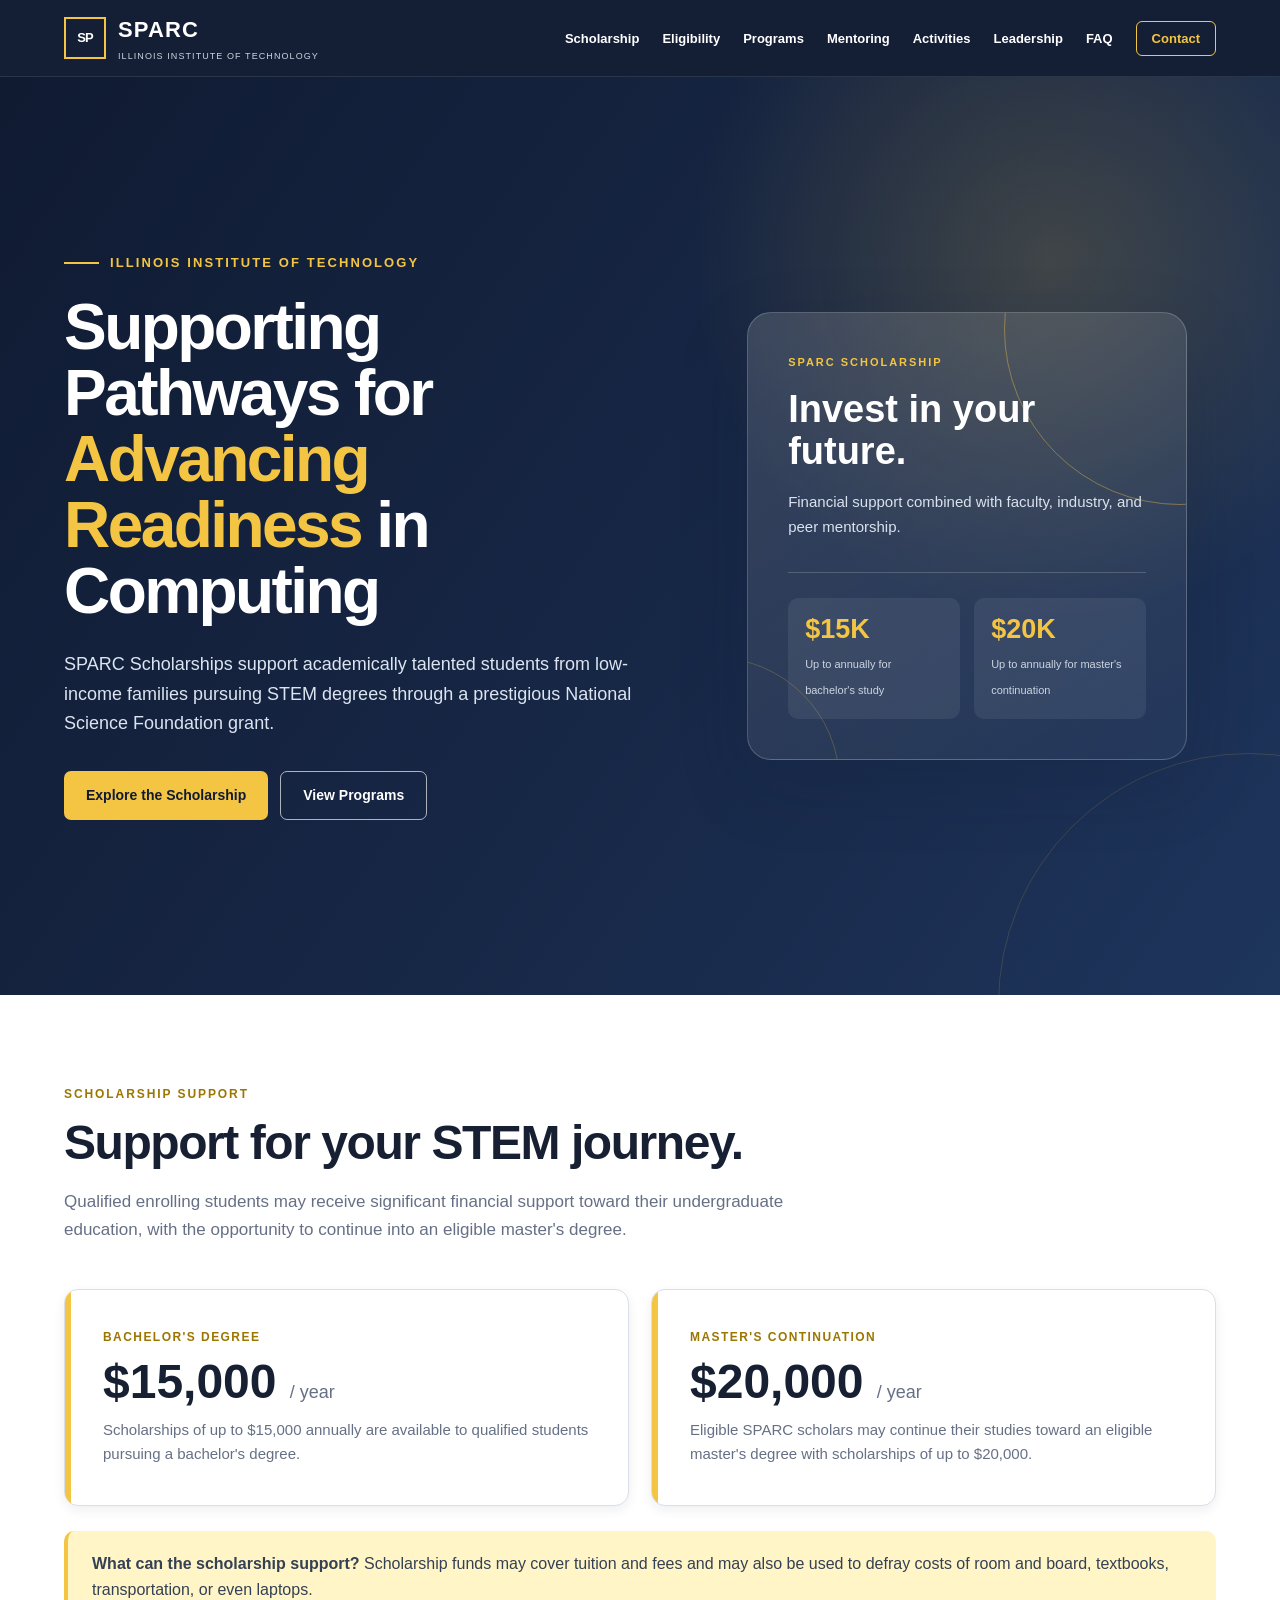
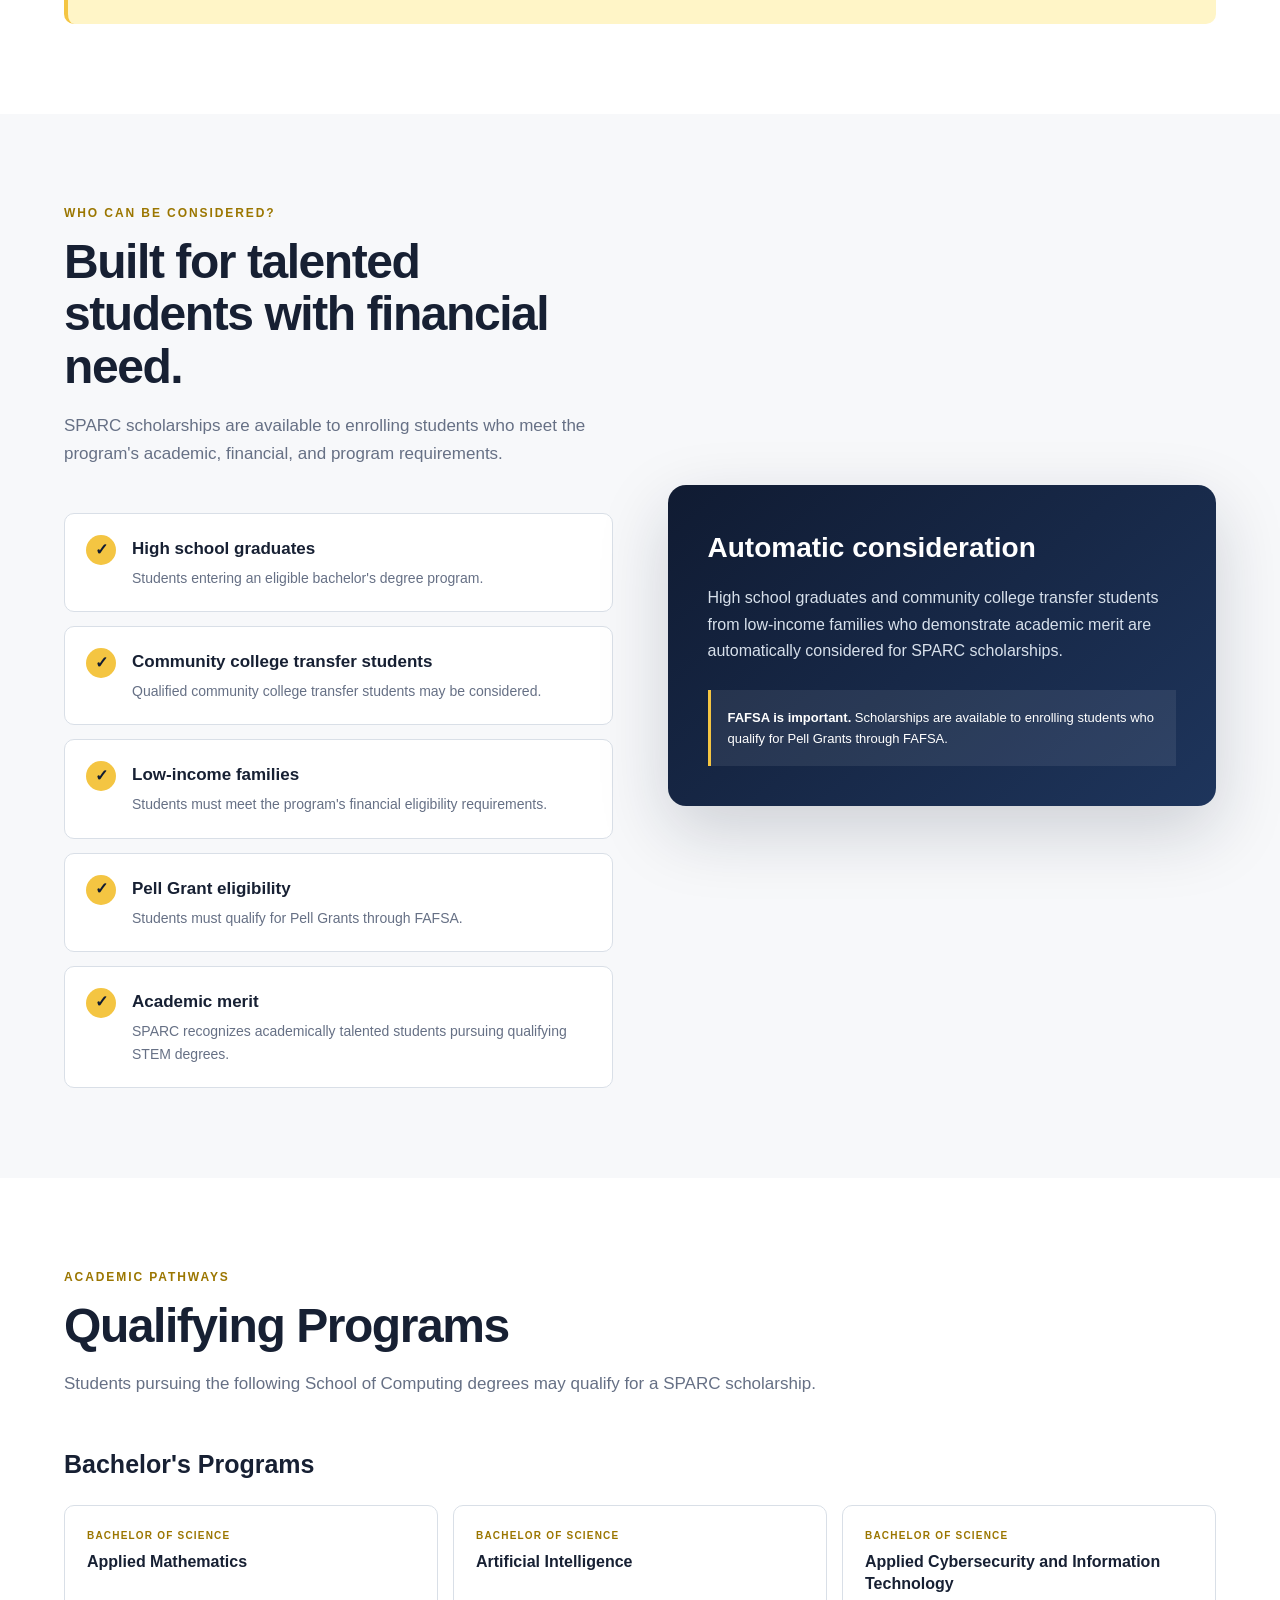
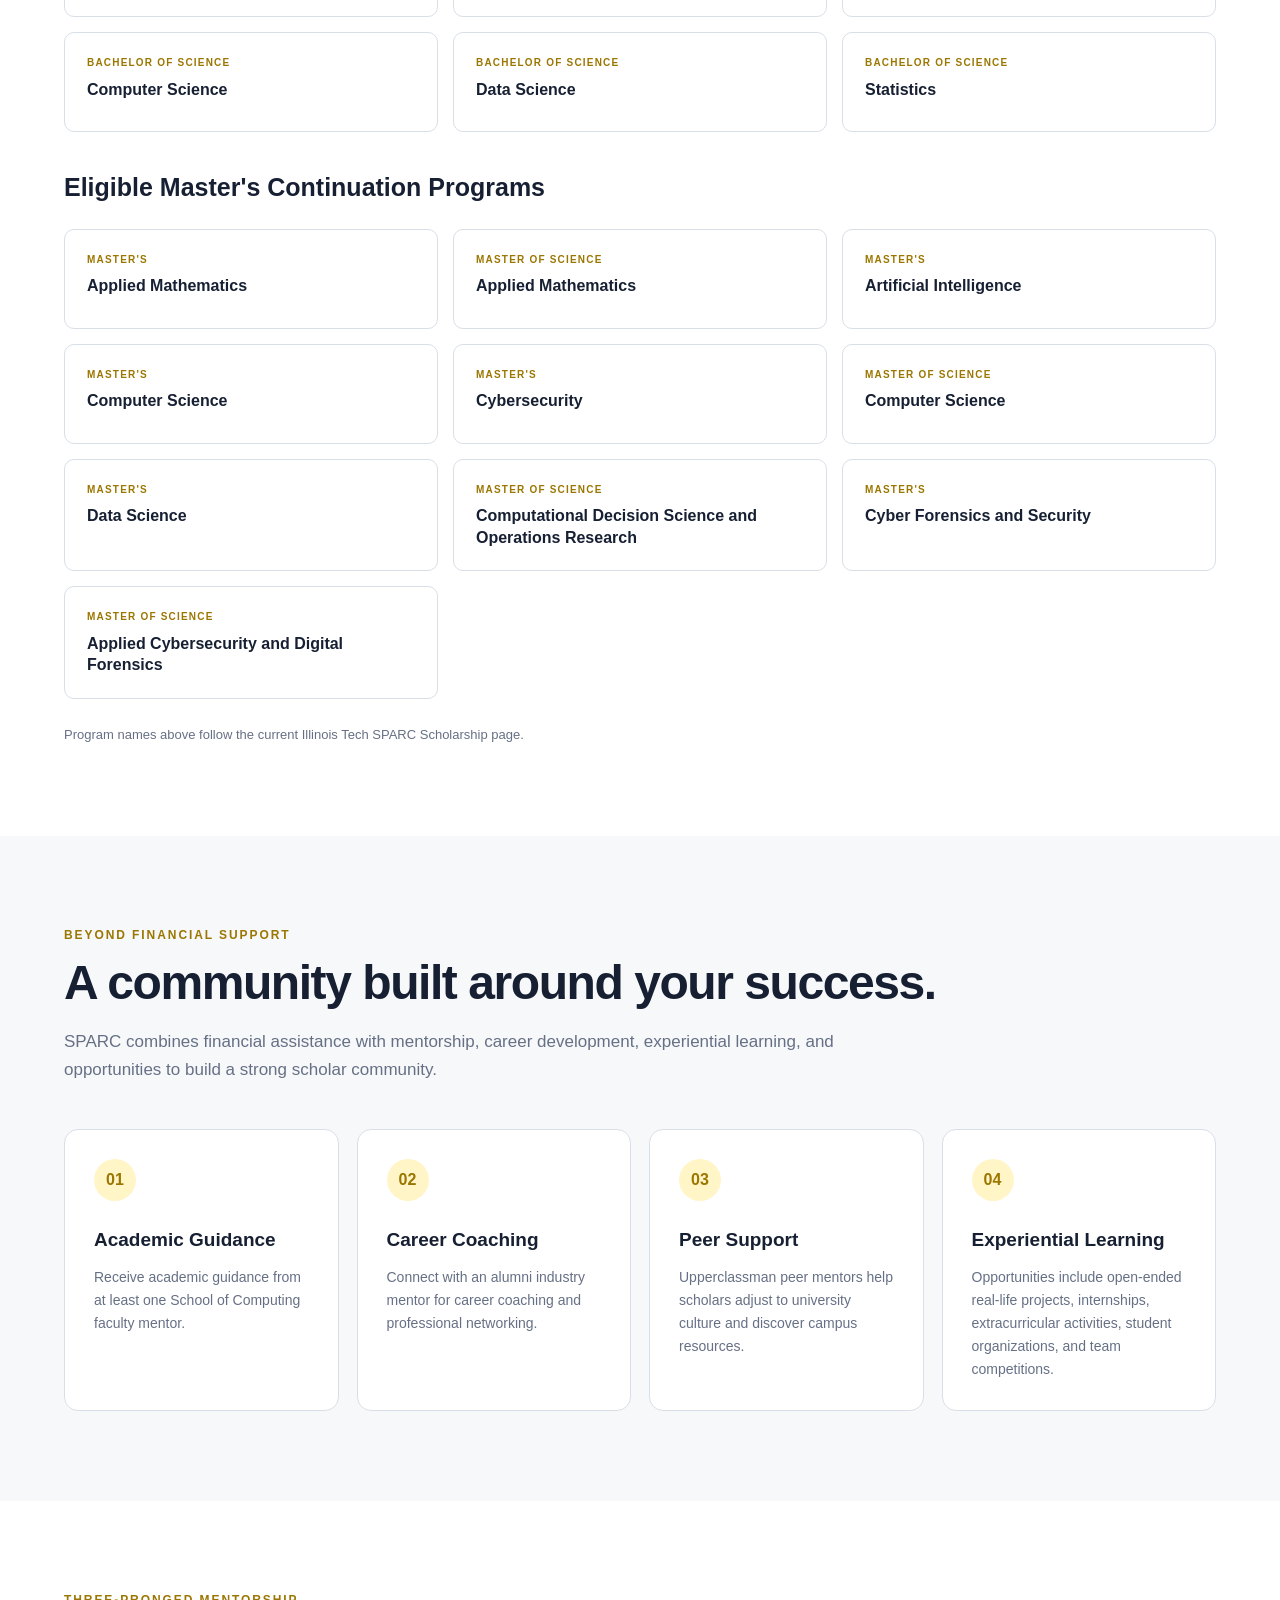
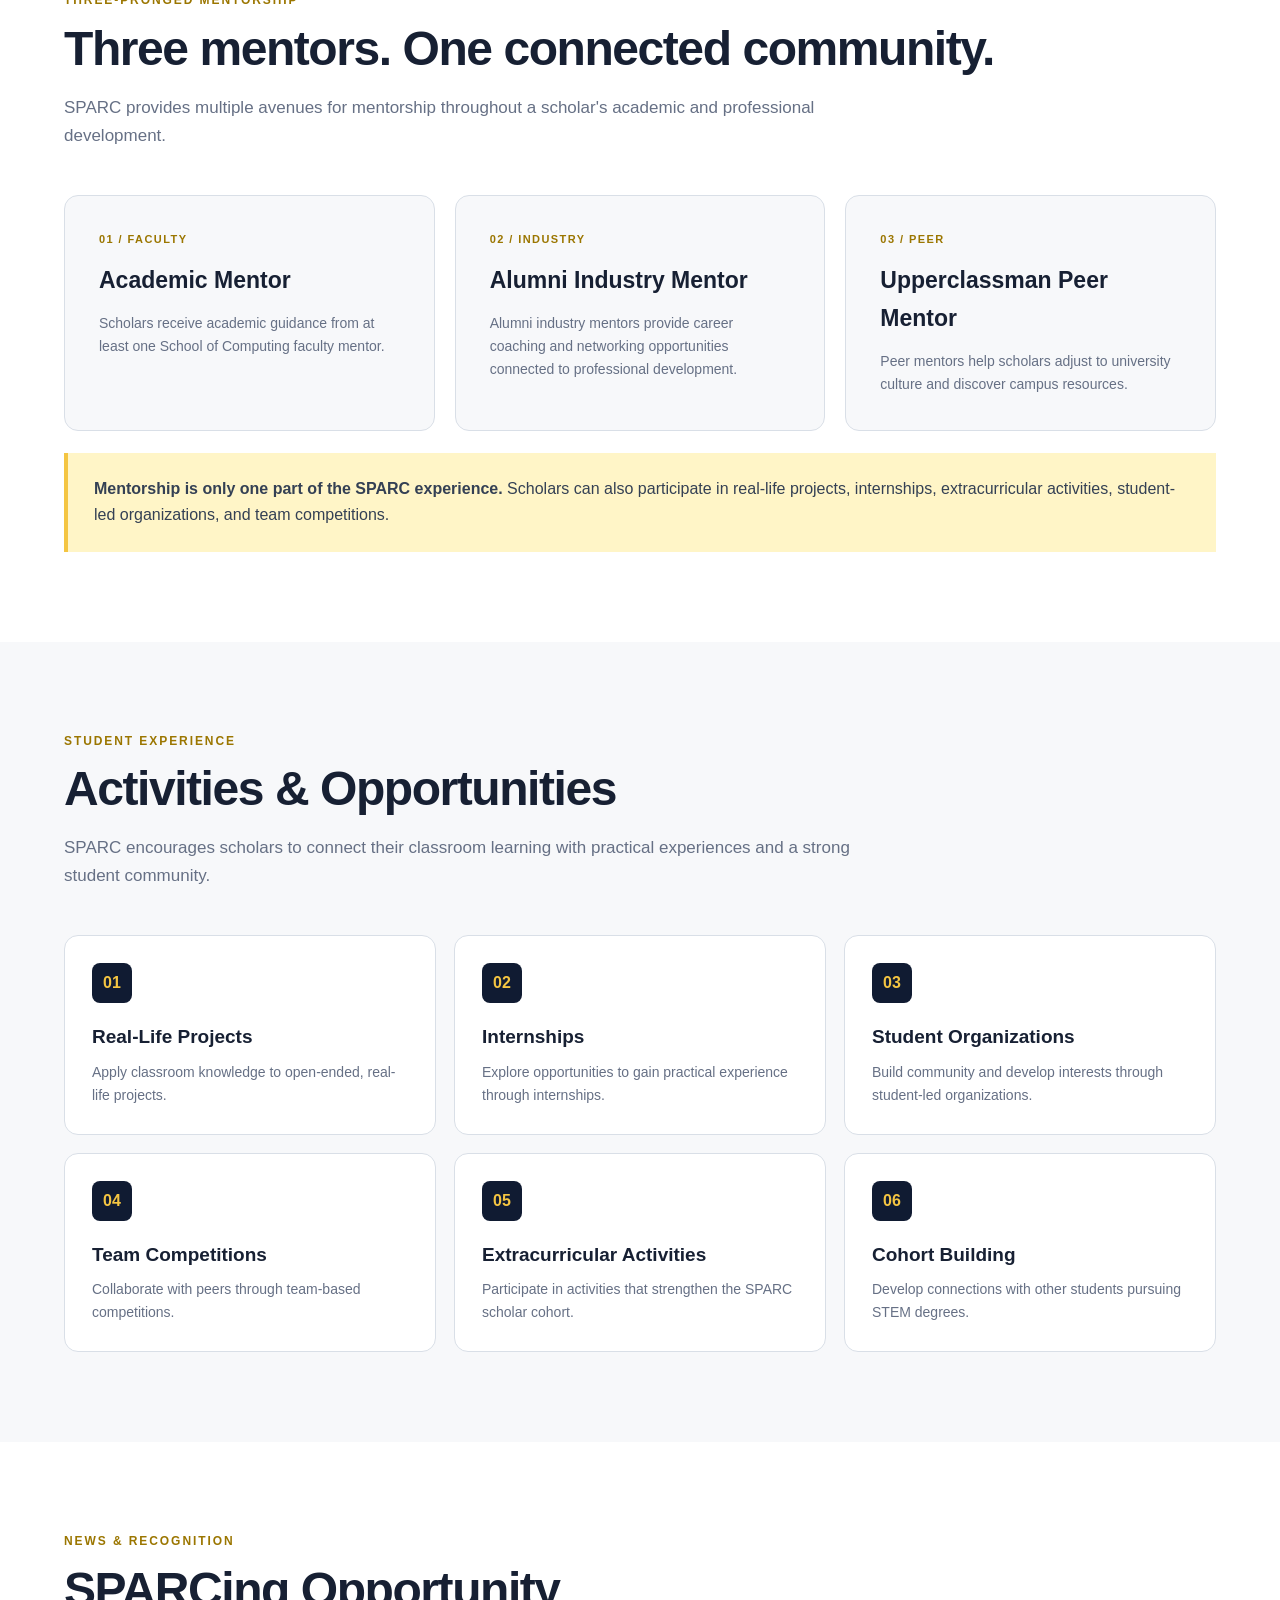
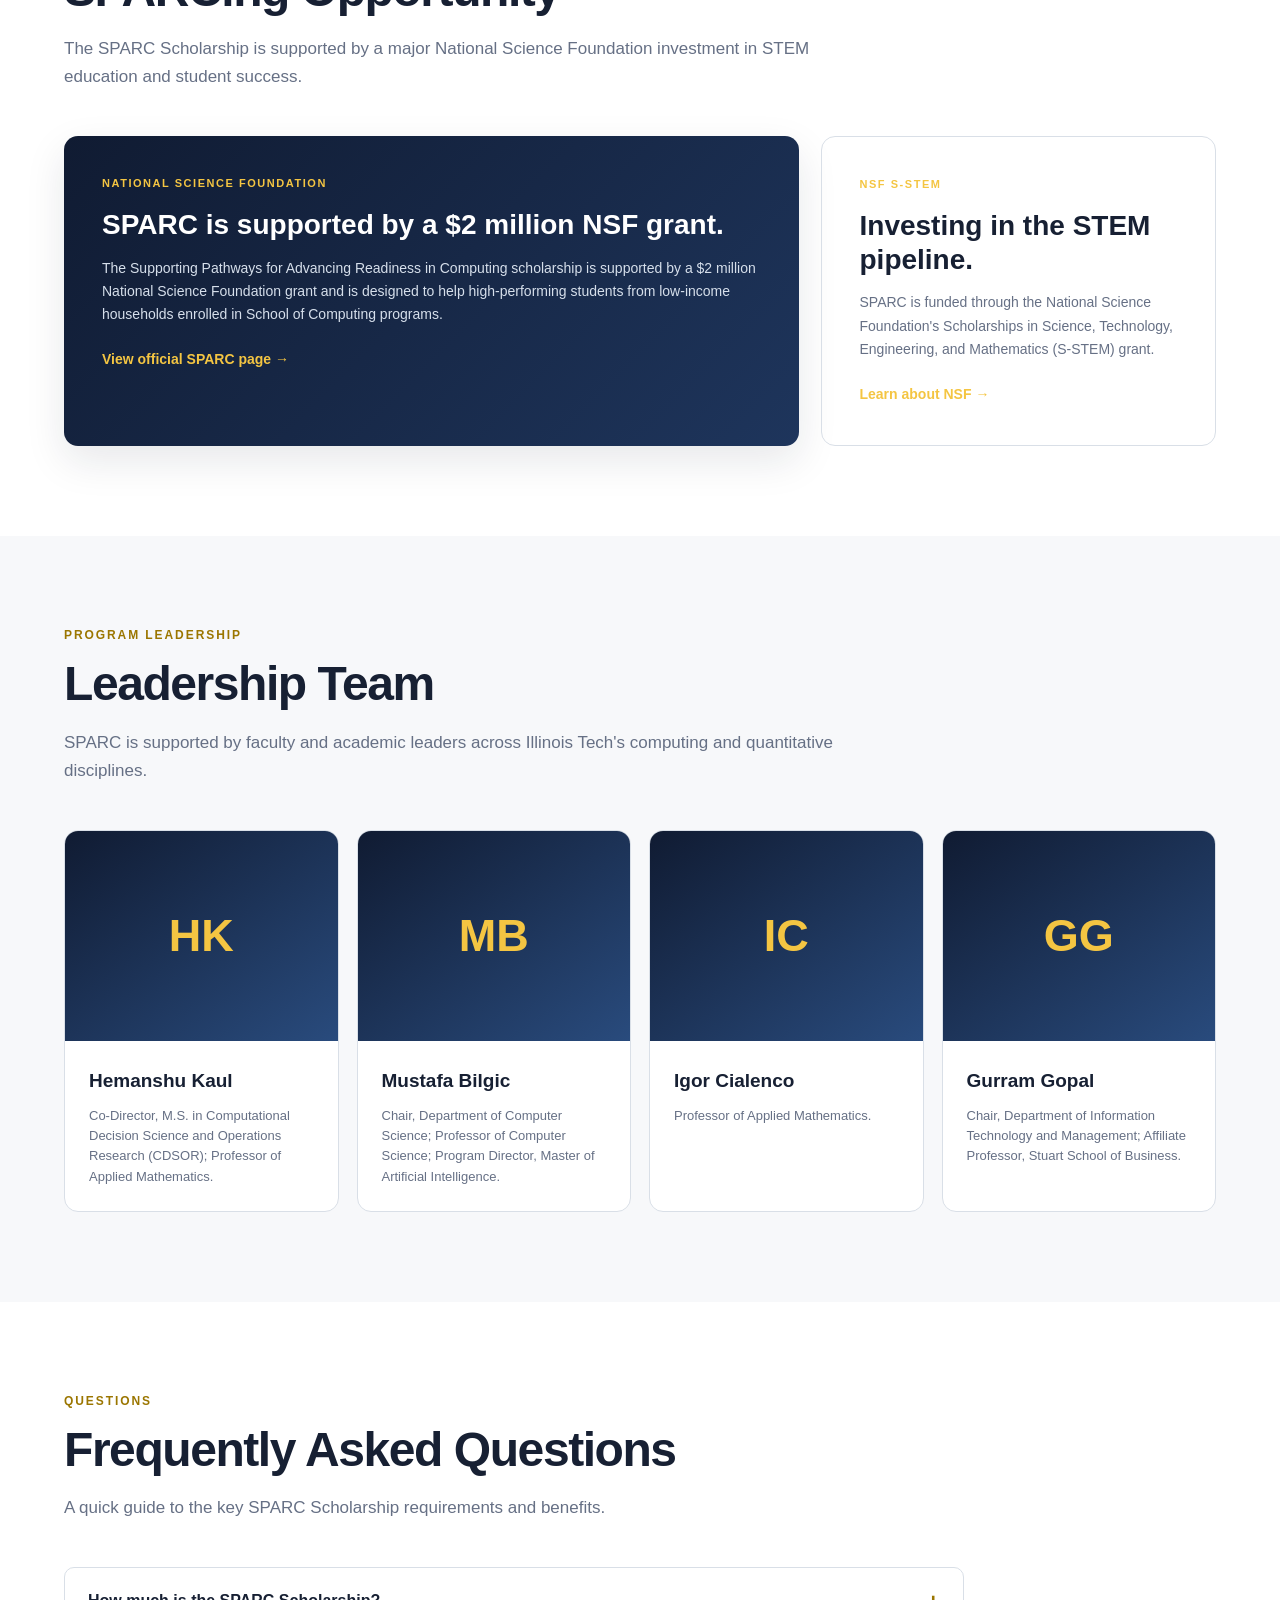
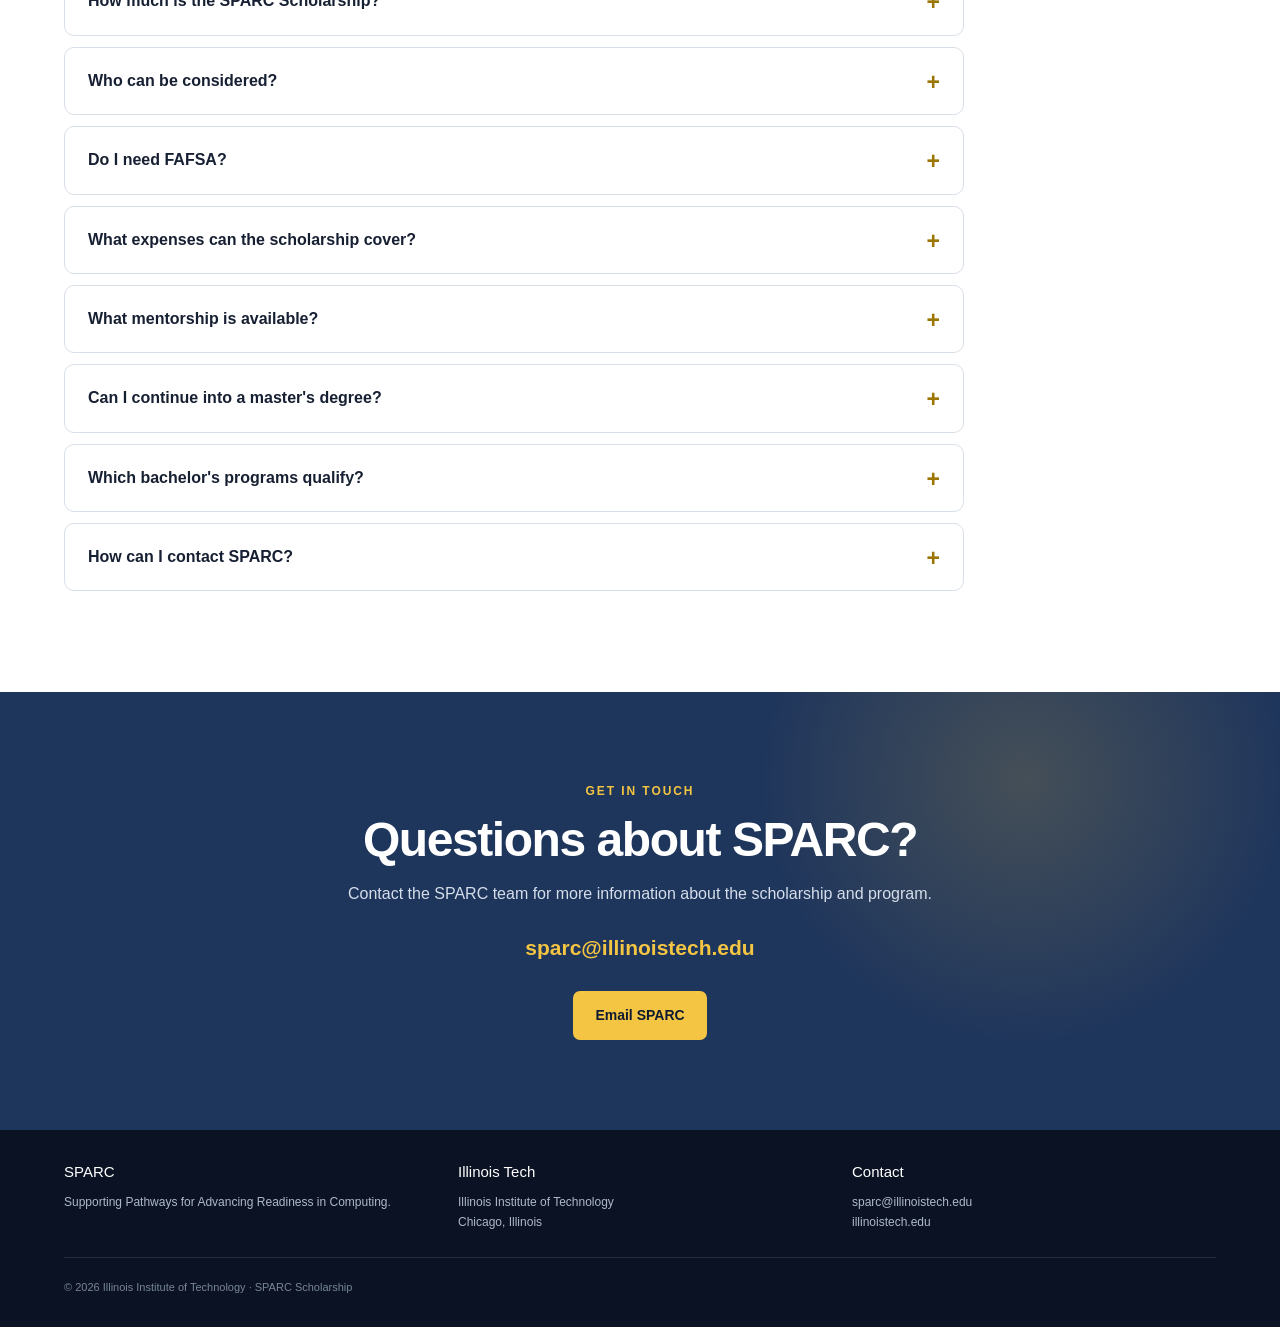
==== commit 3dcd4135: "Update index.html" ====
--- a/index.html
+++ b/index.html
@@ -1,916 +1,1902 @@
 <!DOCTYPE html>
 <html lang="en">
+
 <head>
-<meta charset="UTF-8">
-<meta name="viewport" content="width=device-width, initial-scale=1.0">
-<meta name="description" content="SPARC Scholarship at Illinois Institute of Technology">
-<title>SPARC | Illinois Institute of Technology</title>
-
-<style>
-:root {
-    --navy: #101b32;
-    --navy2: #1d345b;
-    --gold: #f4c542;
-    --gold-dark: #a77d00;
-    --text: #142033;
-    --muted: #5f6b7a;
-    --light: #f5f7fa;
-    --white: #fff;
-    --border: #dfe4ea;
-    --shadow: 0 12px 30px rgba(16,27,50,.10);
-    --radius: 14px;
-    --max: 1180px;
-}
-
-* {
-    margin: 0;
-    padding: 0;
-    box-sizing: border-box;
-}
-
-html {
-    scroll-behavior: smooth;
-}
-
-body {
-    font-family: Arial, Helvetica, sans-serif;
-    color: var(--text);
-    line-height: 1.65;
-    background: white;
-}
-
-a {
-    color: inherit;
-}
-
-.container {
-    width: min(var(--max), 90%);
-    margin: auto;
-}
-
-/* ================= NAVIGATION ================= */
-
-header {
-    position: sticky;
-    top: 0;
-    z-index: 1000;
-    background: rgba(16,27,50,.98);
-    border-bottom: 1px solid rgba(255,255,255,.1);
-}
-
-.nav {
-    min-height: 76px;
-    display: flex;
-    align-items: center;
-    justify-content: space-between;
-}
-
-.brand {
-    display: flex;
-    align-items: center;
-    gap: 12px;
-    color: white;
-    text-decoration: none;
-}
-
-.brand-mark {
-    width: 40px;
-    height: 40px;
-    border: 2px solid var(--gold);
-    display: grid;
-    place-items: center;
-    font-weight: 800;
-    font-size: 14px;
-}
-
-.brand-text strong {
-    display: block;
-    font-size: 22px;
-    letter-spacing: .05em;
-}
-
-.brand-text small {
-    color: #d6deeb;
-    font-size: 9px;
-    letter-spacing: .12em;
-    text-transform: uppercase;
-}
-
-.nav-links {
-    display: flex;
-    align-items: center;
-    gap: 24px;
-    list-style: none;
-}
-
-.nav-links a {
-    color: white;
-    text-decoration: none;
-    font-size: 14px;
-    font-weight: 600;
-}
-
-.nav-links a:hover {
-    color: var(--gold);
-}
-
-.nav-cta {
-    padding: 9px 15px;
-    border: 1px solid var(--gold);
-    border-radius: 6px;
-    color: var(--gold) !important;
-}
-
-.menu-toggle {
-    display: none;
-    background: transparent;
-    color: white;
-    border: 1px solid #667085;
-    padding: 8px 11px;
-    border-radius: 6px;
-    cursor: pointer;
-    font-size: 20px;
-}
-
-/* ================= HERO ================= */
-
-.hero {
-    color: white;
-    background:
-        radial-gradient(circle at 85% 20%, rgba(244,197,66,.17), transparent 27%),
-        linear-gradient(120deg, var(--navy), var(--navy2));
-}
-
-.hero-inner {
-    min-height: 650px;
-    display: grid;
-    grid-template-columns: 1.08fr .92fr;
-    align-items: center;
-    gap: 70px;
-    padding: 80px 0;
-}
-
-.eyebrow {
-    color: var(--gold);
-    font-size: 13px;
-    font-weight: 800;
-    letter-spacing: .16em;
-    text-transform: uppercase;
-    margin-bottom: 22px;
-}
-
-.eyebrow::before {
-    content: "";
-    display: inline-block;
-    width: 32px;
-    height: 2px;
-    background: var(--gold);
-    vertical-align: middle;
-    margin-right: 10px;
-}
-
-.hero h1 {
-    font-size: clamp(42px, 5vw, 68px);
-    line-height: 1.04;
-    letter-spacing: -.035em;
-    margin-bottom: 25px;
-}
-
-.hero h1 span {
-    color: var(--gold);
-}
-
-.hero-copy {
-    max-width: 700px;
-    color: #dbe3ef;
-    font-size: 18px;
-    margin-bottom: 32px;
-}
-
-.hero-actions {
-    display: flex;
-    flex-wrap: wrap;
-    gap: 12px;
-}
-
-.button {
-    min-height: 48px;
-    padding: 0 21px;
-    display: inline-flex;
-    align-items: center;
-    justify-content: center;
-    border-radius: 7px;
-    text-decoration: none;
-    font-size: 14px;
-    font-weight: 800;
-    transition: .2s;
-}
-
-.button:hover {
-    transform: translateY(-2px);
-}
-
-.button-primary {
-    background: var(--gold);
-    color: var(--navy);
-}
-
-.button-outline {
-    color: white;
-    border: 1px solid rgba(255,255,255,.7);
-}
-
-/* HERO CARD */
-
-.hero-panel {
-    display: flex;
-    justify-content: center;
-}
-
-.hero-card {
-    width: min(430px,100%);
-    min-height: 390px;
-    padding: 38px;
-    border: 1px solid rgba(255,255,255,.2);
-    border-radius: 22px;
-    background: linear-gradient(
-        145deg,
-        rgba(255,255,255,.13),
-        rgba(255,255,255,.035)
-    );
-    box-shadow: 0 30px 70px rgba(0,0,0,.25);
-    position: relative;
-    overflow: hidden;
-}
-
-.hero-card::before {
-    content: "";
-    position: absolute;
-    width: 330px;
-    height: 330px;
-    right: -150px;
-    top: -130px;
-    border: 1px solid rgba(244,197,66,.45);
-    border-radius: 50%;
-}
-
-.hero-card-content {
-    position: relative;
-    z-index: 2;
-}
-
-.hero-card-label {
-    color: var(--gold);
-    font-size: 11px;
-    font-weight: 800;
-    letter-spacing: .18em;
-    text-transform: uppercase;
-}
-
-.hero-card h2 {
-    font-size: 38px;
-    line-height: 1.12;
-    margin: 18px 0;
-}
-
-.hero-card p {
-    color: #dbe3ef;
-}
-
-.hero-stat {
-    margin-top: 30px;
-    padding-top: 22px;
-    border-top: 1px solid rgba(255,255,255,.18);
-    display: grid;
-    grid-template-columns: 1fr 1fr;
-    gap: 15px;
-}
-
-.hero-stat strong {
-    display: block;
-    color: var(--gold);
-    font-size: 25px;
-}
-
-.hero-stat span {
-    color: #c9d3e1;
-    font-size: 12px;
-}
-
-/* ================= GENERAL SECTIONS ================= */
-
-section {
-    padding: 88px 0;
-}
-
-.section-kicker {
-    color: var(--gold-dark);
-    font-size: 12px;
-    font-weight: 800;
-    letter-spacing: .16em;
-    text-transform: uppercase;
-    margin-bottom: 10px;
-}
-
-.section-title {
-    font-size: clamp(32px,4vw,46px);
-    line-height: 1.12;
-    letter-spacing: -.025em;
-    margin-bottom: 16px;
-}
-
-.section-intro {
-    max-width: 790px;
-    color: var(--muted);
-    font-size: 17px;
-    margin-bottom: 44px;
-}
-
-/* ================= SCHOLARSHIP ================= */
-
-.scholarship {
-    background: var(--light);
-}
-
-.scholarship-header {
-    display: grid;
-    grid-template-columns: 1fr .72fr;
-    gap: 70px;
-    align-items: end;
-    margin-bottom: 45px;
-}
-
-.scholarship-header .section-intro {
-    margin-bottom: 0;
-}
-
-.eligibility-note {
-    padding: 23px;
-    background: white;
-    border-left: 4px solid var(--gold);
-    box-shadow: var(--shadow);
-    border-radius: 0 var(--radius) var(--radius) 0;
-}
-
-.eligibility-note strong {
-    display: block;
-    margin-bottom: 6px;
-}
-
-.degree-grid {
-    display: grid;
-    grid-template-columns: repeat(3,1fr);
-    gap: 18px;
-}
-
-.degree-card {
-    background: white;
-    border: 1px solid var(--border);
-    border-radius: var(--radius);
-    padding: 28px;
-    min-height: 190px;
-    position: relative;
-    overflow: hidden;
-    transition: .2s;
-}
-
-.degree-card::before {
-    content: "";
-    position: absolute;
-    left: 0;
-    top: 0;
-    width: 5px;
-    height: 100%;
-    background: var(--gold);
-}
-
-.degree-card:hover {
-    transform: translateY(-4px);
-    box-shadow: var(--shadow);
-}
-
-.degree-number {
-    color: #9a7b13;
-    font-size: 12px;
-    font-weight: 800;
-    letter-spacing: .1em;
-    margin-bottom: 20px;
-}
-
-.degree-card h3 {
-    font-size: 21px;
-    margin-bottom: 9px;
-}
-
-.degree-card p {
-    color: var(--muted);
-    font-size: 14px;
-}
-
-/* ================= BENEFITS ================= */
-
-.benefits-grid {
-    display: grid;
-    grid-template-columns: repeat(4,1fr);
-    gap: 18px;
-}
-
-.benefit-card {
-    padding: 30px;
-    border: 1px solid var(--border);
-    border-radius: var(--radius);
-    background: white;
-    min-height: 235px;
-}
-
-.benefit-icon {
-    width: 42px;
-    height: 42px;
-    border-radius: 50%;
-    background: #fff6cf;
-    color: #765b00;
-    display: grid;
-    place-items: center;
-    font-weight: 900;
-    margin-bottom: 23px;
-}
-
-.benefit-card h3 {
-    font-size: 20px;
-    margin-bottom: 10px;
-}
-
-.benefit-card p {
-    color: var(--muted);
-    font-size: 14px;
-}
-
-/* ================= TIMELINE ================= */
-
-.timeline-section {
-    background: var(--navy);
-    color: white;
-}
-
-.timeline-section .section-kicker {
-    color: var(--gold);
-}
-
-.timeline-section .section-intro {
-    color: #cbd5e1;
-}
-
-.timeline {
-    display: grid;
-    grid-template-columns: repeat(4,1fr);
-    position: relative;
-    margin-top: 55px;
-}
-
-.timeline::before {
-    content: "";
-    position: absolute;
-    top: 24px;
-    left: 8%;
-    right: 8%;
-    height: 1px;
-    background: rgba(255,255,255,.25);
-}
-
-.timeline-step {
-    position: relative;
-    padding-right: 20px;
-}
-
-.timeline-dot {
-    width: 49px;
-    height: 49px;
-    border-radius: 50%;
-    display: grid;
-    place-items: center;
-    background: var(--gold);
-    color: var(--navy);
-    font-weight: 900;
-    position: relative;
-    z-index: 2;
-    margin-bottom: 25px;
-}
-
-.timeline-step h3 {
-    font-size: 19px;
-    margin-bottom: 9px;
-}
-
-.timeline-step p {
-    color: #cbd5e1;
-    font-size: 14px;
-    max-width: 245px;
-}
-
-/* ================= MENTORING ================= */
-
-.mentor-grid {
-    display: grid;
-    grid-template-columns: repeat(3,1fr);
-    gap: 22px;
-}
-
-.mentor-card {
-    padding: 34px;
-    border-radius: var(--radius);
-    background: var(--light);
-    border: 1px solid var(--border);
-}
-
-.mentor-tag {
-    color: #876900;
-    font-size: 11px;
-    font-weight: 800;
-    letter-spacing: .13em;
-    text-transform: uppercase;
-    margin-bottom: 15px;
-}
-
-.mentor-card h3 {
-    font-size: 23px;
-    margin-bottom: 12px;
-}
-
-.mentor-card p {
-    color: var(--muted);
-    font-size: 14px;
-}
-
-.mentor-callout {
-    margin-top: 24px;
-    padding: 22px 26px;
-    border-left: 4px solid var(--gold);
-    background: #fffaf0;
-    color: #4e4a3d;
-}
-
-/* ================= ACTIVITIES ================= */
-
-.activities {
-    background: var(--light);
-}
-
-.activity-grid {
-    display: grid;
-    grid-template-columns: repeat(3,1fr);
-    gap: 18px;
-}
-
-.activity-card {
-    background: white;
-    border: 1px solid var(--border);
-    padding: 25px;
-    border-radius: var(--radius);
-}
-
-.activity-card h3 {
-    margin-bottom: 8px;
-}
-
-.activity-card p {
-    color: var(--muted);
-    font-size: 14px;
-}
-
-/* ================= NEWS ================= */
-
-.news-grid {
-    display: grid;
-    grid-template-columns: 1.25fr .75fr;
-    gap: 24px;
-}
-
-.news-card {
-    border-radius: var(--radius);
-    padding: 34px;
-    border: 1px solid var(--border);
-    background: white;
-}
-
-.news-card.featured {
-    background: linear-gradient(135deg,var(--navy),#243e69);
-    color: white;
-    border: none;
-    box-shadow: var(--shadow);
-}
-
-.news-label {
-    color: var(--gold);
-    font-size: 11px;
-    text-transform: uppercase;
-    letter-spacing: .14em;
-    font-weight: 800;
-    margin-bottom: 16px;
-}
-
-.news-card h3 {
-    font-size: 25px;
-    line-height: 1.25;
-    margin-bottom: 13px;
-}
-
-.news-card p {
-    color: var(--muted);
-    font-size: 14px;
-}
-
-.news-card.featured p {
-    color: #d7e0ec;
-}
-
-/* ================= FAQ ================= */
-
-.faq {
-    background: var(--light);
-}
-
-.faq-list {
-    max-width: 900px;
-}
-
-details {
-    background: white;
-    border: 1px solid var(--border);
-    border-radius: 10px;
-    margin-bottom: 11px;
-    padding: 19px 22px;
-}
-
-summary {
-    cursor: pointer;
-    font-weight: 700;
-    list-style: none;
-    position: relative;
-    padding-right: 25px;
-}
-
-summary::-webkit-details-marker {
-    display: none;
-}
-
-summary::after {
-    content: "+";
-    position: absolute;
-    right: 0;
-    top: -2px;
-    font-size: 22px;
-    color: #7b6518;
-}
-
-details[open] summary::after {
-    content: "−";
-}
-
-details p {
-    margin-top: 14px;
-    color: var(--muted);
-    font-size: 14px;
-}
-
-/* ================= CONTACT ================= */
-
-.contact {
-    background:
-        radial-gradient(circle at 80% 20%,rgba(244,197,66,.18),transparent 25%),
-        var(--navy2);
-    color: white;
-    text-align: center;
-}
-
-.contact .section-title {
-    max-width: 650px;
-    margin: auto auto 13px;
-}
-
-.contact p {
-    color: #d4deea;
-    margin-bottom: 26px;
-}
-
-.contact-email {
-    display: inline-block;
-    color: var(--gold);
-    font-size: 20px;
-    font-weight: 800;
-    text-decoration: none;
-    margin-bottom: 25px;
-}
-
-/* ================= FOOTER ================= */
-
-footer {
-    background: #0a1223;
-    color: #aeb9c8;
-    padding: 30px 0;
-}
-
-.footer-inner {
-    display: flex;
-    justify-content: space-between;
-    gap: 20px;
-    font-size: 13px;
-}
-
-/* ================= RESPONSIVE ================= */
-
-@media(max-width:1000px) {
-
-    .hero-inner {
-        grid-template-columns: 1fr;
-    }
-
-    .hero-panel {
-        justify-content: flex-start;
-    }
-
-    .scholarship-header,
-    .news-grid {
-        grid-template-columns: 1fr;
-    }
-
-    .benefits-grid {
-        grid-template-columns: repeat(2,1fr);
-    }
-
-    .degree-grid,
-    .activity-grid {
-        grid-template-columns: repeat(2,1fr);
-    }
-
-    .timeline {
-        grid-template-columns: repeat(2,1fr);
-        gap: 35px 20px;
-    }
-
-    .timeline::before {
-        display: none;
-    }
-}
-
-@media(max-width:760px) {
-
-    .menu-toggle {
-        display: block;
-    }
-
-    .nav-links {
-        display: none;
-        position: absolute;
-        top: 68px;
-        left: 0;
-        right: 0;
-        padding: 20px 5%;
-        background: var(--navy);
-        flex-direction: column;
-        gap: 0;
-    }
-
-    .nav-links.open {
-        display: flex;
-    }
-
-    .nav-links li {
-        padding: 13px 0;
-        border-bottom: 1px solid rgba(255,255,255,.08);
-    }
-
-    .nav-cta {
-        display: block;
-        text-align: center;
-    }
-
-    section {
-        padding: 65px 0;
-    }
-
-    .hero-inner {
-        padding: 65px 0;
-    }
-
-    .degree-grid,
-    .benefits-grid,
-    .mentor-grid,
-    .activity-grid,
-    .timeline {
-        grid-template-columns: 1fr;
-    }
-
-    .timeline-step {
-        padding-right: 0;
-    }
-
-    .timeline-step p {
-        max-width: none;
-    }
-
-    .footer-inner {
-        flex-direction: column;
-        text-align: center;
-    }
-}
-
-@media(max-width:480px) {
-
-    .brand-text small {
-        display: none;
-    }
-
-    .hero h1 {
-        font-size: 39px;
-    }
-
-    .hero-copy {
-        font-size: 16px;
-    }
-
-    .hero-actions {
-        flex-direction: column;
-    }
-
-    .button {
-        width: 100%;
-    }
-}
-</style>
+    <meta charset="UTF-8">
+
+    <meta name="viewport"
+          content="width=device-width, initial-scale=1.0">
+
+    <meta name="description"
+          content="SPARC Scholarship at Illinois Institute of Technology">
+
+    <title>SPARC Scholarship | Illinois Institute of Technology</title>
+
+    <style>
+
+        /* =====================================================
+           GLOBAL
+        ===================================================== */
+
+        :root {
+            --navy: #101b32;
+            --navy-light: #1e355c;
+            --blue: #294b7d;
+
+            --gold: #f4c542;
+            --gold-light: #fff5c7;
+            --gold-dark: #9b7600;
+
+            --white: #ffffff;
+            --off-white: #f7f8fa;
+            --gray-50: #f3f5f8;
+            --gray-100: #e9edf2;
+            --gray-200: #d9dfe7;
+            --gray-500: #667085;
+            --gray-700: #344054;
+
+            --text: #172033;
+
+            --shadow-sm:
+                0 4px 12px rgba(16, 27, 50, 0.07);
+
+            --shadow:
+                0 15px 40px rgba(16, 27, 50, 0.10);
+
+            --shadow-lg:
+                0 25px 70px rgba(16, 27, 50, 0.18);
+
+            --radius: 14px;
+
+            --max-width: 1180px;
+        }
+
+
+        * {
+            margin: 0;
+            padding: 0;
+            box-sizing: border-box;
+        }
+
+
+        html {
+            scroll-behavior: smooth;
+        }
+
+
+        body {
+            font-family:
+                Arial,
+                Helvetica,
+                sans-serif;
+
+            color: var(--text);
+
+            background: var(--white);
+
+            line-height: 1.65;
+        }
+
+
+        img {
+            max-width: 100%;
+            display: block;
+        }
+
+
+        a {
+            color: inherit;
+        }
+
+
+        button {
+            font-family: inherit;
+        }
+
+
+        .container {
+            width: min(
+                var(--max-width),
+                90%
+            );
+
+            margin: 0 auto;
+        }
+
+
+        section {
+            padding: 90px 0;
+        }
+
+
+        /* =====================================================
+           TYPOGRAPHY
+        ===================================================== */
+
+        .section-label {
+            color: var(--gold-dark);
+
+            font-size: 12px;
+
+            font-weight: 800;
+
+            letter-spacing: 0.16em;
+
+            text-transform: uppercase;
+
+            margin-bottom: 12px;
+        }
+
+
+        .section-title {
+            font-size:
+                clamp(32px, 4vw, 48px);
+
+            line-height: 1.1;
+
+            letter-spacing: -0.03em;
+
+            margin-bottom: 18px;
+        }
+
+
+        .section-intro {
+            max-width: 800px;
+
+            color: var(--gray-500);
+
+            font-size: 17px;
+
+            margin-bottom: 45px;
+        }
+
+
+        /* =====================================================
+           HEADER
+        ===================================================== */
+
+        header {
+            position: sticky;
+
+            top: 0;
+
+            z-index: 1000;
+
+            background:
+                rgba(16, 27, 50, 0.98);
+
+            border-bottom:
+                1px solid
+                rgba(255,255,255,0.10);
+        }
+
+
+        .nav {
+            min-height: 76px;
+
+            display: flex;
+
+            align-items: center;
+
+            justify-content: space-between;
+
+            gap: 30px;
+        }
+
+
+        .brand {
+            display: flex;
+
+            align-items: center;
+
+            gap: 12px;
+
+            text-decoration: none;
+
+            color: white;
+
+            flex-shrink: 0;
+        }
+
+
+        .brand-mark {
+            width: 42px;
+
+            height: 42px;
+
+            border:
+                2px solid
+                var(--gold);
+
+            display: grid;
+
+            place-items: center;
+
+            font-weight: 900;
+
+            font-size: 13px;
+
+            letter-spacing: -1px;
+        }
+
+
+        .brand-name {
+            font-size: 22px;
+
+            font-weight: 800;
+
+            letter-spacing: 0.05em;
+        }
+
+
+        .brand-subtitle {
+            color: #cbd5e1;
+
+            display: block;
+
+            font-size: 9px;
+
+            letter-spacing: 0.12em;
+
+            text-transform: uppercase;
+        }
+
+
+        .nav-links {
+            display: flex;
+
+            align-items: center;
+
+            gap: 23px;
+
+            list-style: none;
+        }
+
+
+        .nav-links a {
+            color: white;
+
+            text-decoration: none;
+
+            font-size: 13px;
+
+            font-weight: 700;
+
+            transition: color .2s ease;
+        }
+
+
+        .nav-links a:hover {
+            color: var(--gold);
+        }
+
+
+        .nav-apply {
+            border:
+                1px solid
+                var(--gold);
+
+            color:
+                var(--gold) !important;
+
+            padding:
+                9px 15px;
+
+            border-radius: 6px;
+        }
+
+
+        .menu-button {
+            display: none;
+
+            background: transparent;
+
+            color: white;
+
+            border:
+                1px solid
+                rgba(255,255,255,.35);
+
+            padding: 7px 10px;
+
+            border-radius: 6px;
+
+            cursor: pointer;
+
+            font-size: 20px;
+        }
+
+
+        /* =====================================================
+           HERO
+        ===================================================== */
+
+        .hero {
+            position: relative;
+
+            overflow: hidden;
+
+            color: white;
+
+            background:
+                radial-gradient(
+                    circle at 82% 20%,
+                    rgba(244,197,66,.18),
+                    transparent 28%
+                ),
+                linear-gradient(
+                    125deg,
+                    var(--navy) 0%,
+                    #172746 55%,
+                    var(--navy-light) 100%
+                );
+        }
+
+
+        .hero::after {
+            content: "";
+
+            position: absolute;
+
+            width: 500px;
+
+            height: 500px;
+
+            border:
+                1px solid
+                rgba(244,197,66,.15);
+
+            border-radius: 50%;
+
+            right: -220px;
+
+            bottom: -260px;
+        }
+
+
+        .hero-inner {
+            min-height: 680px;
+
+            display: grid;
+
+            grid-template-columns:
+                1.08fr
+                .92fr;
+
+            align-items: center;
+
+            gap: 70px;
+
+            padding:
+                85px 0;
+        }
+
+
+        .hero-content {
+            position: relative;
+
+            z-index: 2;
+        }
+
+
+        .hero-label {
+            display: flex;
+
+            align-items: center;
+
+            gap: 11px;
+
+            color: var(--gold);
+
+            font-size: 13px;
+
+            font-weight: 800;
+
+            letter-spacing: .16em;
+
+            text-transform: uppercase;
+
+            margin-bottom: 22px;
+        }
+
+
+        .hero-label::before {
+            content: "";
+
+            width: 35px;
+
+            height: 2px;
+
+            background: var(--gold);
+        }
+
+
+        .hero h1 {
+            font-size:
+                clamp(43px, 5vw, 70px);
+
+            line-height: 1.03;
+
+            letter-spacing: -.04em;
+
+            margin-bottom: 25px;
+        }
+
+
+        .hero h1 span {
+            color: var(--gold);
+        }
+
+
+        .hero-description {
+            max-width: 720px;
+
+            color: #dbe4f0;
+
+            font-size: 18px;
+
+            margin-bottom: 32px;
+        }
+
+
+        .hero-buttons {
+            display: flex;
+
+            flex-wrap: wrap;
+
+            gap: 12px;
+        }
+
+
+        .button {
+            min-height: 49px;
+
+            padding:
+                0 22px;
+
+            display: inline-flex;
+
+            align-items: center;
+
+            justify-content: center;
+
+            border-radius: 7px;
+
+            text-decoration: none;
+
+            font-size: 14px;
+
+            font-weight: 800;
+
+            transition:
+                transform .2s ease,
+                background .2s ease;
+        }
+
+
+        .button:hover {
+            transform:
+                translateY(-2px);
+        }
+
+
+        .button-primary {
+            background: var(--gold);
+
+            color: var(--navy);
+        }
+
+
+        .button-primary:hover {
+            background: #ffd957;
+        }
+
+
+        .button-outline {
+            border:
+                1px solid
+                rgba(255,255,255,.65);
+
+            color: white;
+        }
+
+
+        .button-outline:hover {
+            background:
+                rgba(255,255,255,.08);
+        }
+
+
+        /* HERO SCHOLARSHIP CARD */
+
+        .hero-visual {
+            position: relative;
+
+            z-index: 2;
+
+            display: flex;
+
+            justify-content: center;
+        }
+
+
+        .hero-card {
+            width:
+                min(440px, 100%);
+
+            min-height: 430px;
+
+            padding: 40px;
+
+            position: relative;
+
+            overflow: hidden;
+
+            border:
+                1px solid
+                rgba(255,255,255,.20);
+
+            border-radius: 24px;
+
+            background:
+                linear-gradient(
+                    145deg,
+                    rgba(255,255,255,.14),
+                    rgba(255,255,255,.035)
+                );
+
+            box-shadow:
+                var(--shadow-lg);
+        }
+
+
+        .hero-card::before {
+            content: "";
+
+            position: absolute;
+
+            width: 350px;
+
+            height: 350px;
+
+            right: -170px;
+
+            top: -160px;
+
+            border:
+                1px solid
+                rgba(244,197,66,.40);
+
+            border-radius: 50%;
+        }
+
+
+        .hero-card::after {
+            content: "";
+
+            position: absolute;
+
+            width: 250px;
+
+            height: 250px;
+
+            left: -160px;
+
+            bottom: -150px;
+
+            border:
+                1px solid
+                rgba(244,197,66,.22);
+
+            border-radius: 50%;
+        }
+
+
+        .hero-card-content {
+            position: relative;
+
+            z-index: 2;
+        }
+
+
+        .card-label {
+            color: var(--gold);
+
+            font-size: 11px;
+
+            font-weight: 800;
+
+            letter-spacing: .18em;
+
+            text-transform: uppercase;
+        }
+
+
+        .hero-card h2 {
+            font-size: 38px;
+
+            line-height: 1.1;
+
+            margin:
+                18px 0;
+        }
+
+
+        .hero-card p {
+            color: #d9e2ee;
+
+            font-size: 15px;
+        }
+
+
+        .amounts {
+            display: grid;
+
+            grid-template-columns:
+                1fr
+                1fr;
+
+            gap: 14px;
+
+            margin-top: 32px;
+
+            padding-top: 25px;
+
+            border-top:
+                1px solid
+                rgba(255,255,255,.18);
+        }
+
+
+        .amount {
+            padding: 17px;
+
+            border-radius: 10px;
+
+            background:
+                rgba(255,255,255,.07);
+        }
+
+
+        .amount strong {
+            display: block;
+
+            color: var(--gold);
+
+            font-size: 27px;
+
+            line-height: 1.1;
+
+            margin-bottom: 5px;
+        }
+
+
+        .amount span {
+            color: #cbd5e1;
+
+            font-size: 11px;
+        }
+
+
+        /* =====================================================
+           SCHOLARSHIP AMOUNTS
+        ===================================================== */
+
+        .amount-section {
+            background: var(--white);
+        }
+
+
+        .amount-grid {
+            display: grid;
+
+            grid-template-columns:
+                1fr
+                1fr;
+
+            gap: 22px;
+        }
+
+
+        .amount-card {
+            position: relative;
+
+            padding: 38px;
+
+            border-radius: var(--radius);
+
+            border:
+                1px solid
+                var(--gray-200);
+
+            background: white;
+
+            box-shadow: var(--shadow-sm);
+
+            overflow: hidden;
+        }
+
+
+        .amount-card::before {
+            content: "";
+
+            position: absolute;
+
+            left: 0;
+
+            top: 0;
+
+            width: 6px;
+
+            height: 100%;
+
+            background: var(--gold);
+        }
+
+
+        .amount-card-label {
+            color: var(--gold-dark);
+
+            font-size: 12px;
+
+            font-weight: 800;
+
+            text-transform: uppercase;
+
+            letter-spacing: .12em;
+
+            margin-bottom: 10px;
+        }
+
+
+        .amount-card h3 {
+            font-size: 48px;
+
+            line-height: 1;
+
+            margin-bottom: 12px;
+        }
+
+
+        .amount-card h3 span {
+            font-size: 18px;
+
+            color: var(--gray-500);
+
+            font-weight: 500;
+        }
+
+
+        .amount-card p {
+            color: var(--gray-500);
+
+            font-size: 15px;
+        }
+
+
+        .funding-note {
+            margin-top: 25px;
+
+            padding: 20px 24px;
+
+            border-radius: 10px;
+
+            background: var(--gold-light);
+
+            color: var(--gray-700);
+
+            border-left:
+                4px solid
+                var(--gold);
+        }
+
+
+        /* =====================================================
+           ELIGIBILITY
+        ===================================================== */
+
+        .eligibility {
+            background: var(--off-white);
+        }
+
+
+        .eligibility-grid {
+            display: grid;
+
+            grid-template-columns:
+                1fr
+                1fr;
+
+            gap: 55px;
+
+            align-items: center;
+        }
+
+
+        .eligibility-list {
+            display: grid;
+
+            gap: 14px;
+        }
+
+
+        .eligibility-item {
+            display: flex;
+
+            gap: 16px;
+
+            padding: 21px;
+
+            background: white;
+
+            border:
+                1px solid
+                var(--gray-200);
+
+            border-radius: 10px;
+        }
+
+
+        .check {
+            width: 30px;
+
+            height: 30px;
+
+            flex-shrink: 0;
+
+            border-radius: 50%;
+
+            background: var(--gold);
+
+            color: var(--navy);
+
+            display: grid;
+
+            place-items: center;
+
+            font-weight: 900;
+        }
+
+
+        .eligibility-item h3 {
+            font-size: 17px;
+
+            margin-bottom: 4px;
+        }
+
+
+        .eligibility-item p {
+            color: var(--gray-500);
+
+            font-size: 14px;
+        }
+
+
+        .eligibility-panel {
+            padding: 40px;
+
+            color: white;
+
+            background:
+                linear-gradient(
+                    140deg,
+                    var(--navy),
+                    var(--navy-light)
+                );
+
+            border-radius: 18px;
+
+            box-shadow: var(--shadow-lg);
+        }
+
+
+        .eligibility-panel h3 {
+            font-size: 28px;
+
+            margin-bottom: 14px;
+        }
+
+
+        .eligibility-panel p {
+            color: #d7e0eb;
+
+            margin-bottom: 25px;
+        }
+
+
+        .fa-note {
+            padding: 17px;
+
+            background:
+                rgba(255,255,255,.08);
+
+            border-left:
+                3px solid
+                var(--gold);
+
+            font-size: 13px;
+        }
+
+
+        /* =====================================================
+           QUALIFYING PROGRAMS
+        ===================================================== */
+
+        .programs {
+            background: white;
+        }
+
+
+        .program-section-title {
+            font-size: 25px;
+
+            margin:
+                35px 0 20px;
+        }
+
+
+        .program-grid {
+            display: grid;
+
+            grid-template-columns:
+                repeat(3, 1fr);
+
+            gap: 15px;
+        }
+
+
+        .program-card {
+            padding: 22px;
+
+            min-height: 100px;
+
+            border:
+                1px solid
+                var(--gray-200);
+
+            border-radius: 10px;
+
+            background: white;
+
+            transition:
+                transform .2s ease,
+                box-shadow .2s ease;
+        }
+
+
+        .program-card:hover {
+            transform:
+                translateY(-3px);
+
+            box-shadow:
+                var(--shadow);
+        }
+
+
+        .program-card .program-type {
+            color: var(--gold-dark);
+
+            font-size: 10px;
+
+            font-weight: 800;
+
+            letter-spacing: .12em;
+
+            text-transform: uppercase;
+
+            margin-bottom: 7px;
+        }
+
+
+        .program-card h3 {
+            font-size: 16px;
+
+            line-height: 1.35;
+        }
+
+
+        .program-note {
+            margin-top: 25px;
+
+            color: var(--gray-500);
+
+            font-size: 13px;
+        }
+
+
+        /* =====================================================
+           BENEFITS
+        ===================================================== */
+
+        .benefits {
+            background: var(--off-white);
+        }
+
+
+        .benefit-grid {
+            display: grid;
+
+            grid-template-columns:
+                repeat(4, 1fr);
+
+            gap: 18px;
+        }
+
+
+        .benefit-card {
+            padding: 29px;
+
+            background: white;
+
+            border:
+                1px solid
+                var(--gray-200);
+
+            border-radius: var(--radius);
+
+            min-height: 260px;
+        }
+
+
+        .benefit-number {
+            width: 42px;
+
+            height: 42px;
+
+            border-radius: 50%;
+
+            display: grid;
+
+            place-items: center;
+
+            background: var(--gold-light);
+
+            color: var(--gold-dark);
+
+            font-weight: 900;
+
+            margin-bottom: 23px;
+        }
+
+
+        .benefit-card h3 {
+            font-size: 19px;
+
+            margin-bottom: 10px;
+        }
+
+
+        .benefit-card p {
+            color: var(--gray-500);
+
+            font-size: 14px;
+        }
+
+
+        /* =====================================================
+           MENTORING
+        ===================================================== */
+
+        .mentoring {
+            background: white;
+        }
+
+
+        .mentor-grid {
+            display: grid;
+
+            grid-template-columns:
+                repeat(3, 1fr);
+
+            gap: 20px;
+        }
+
+
+        .mentor-card {
+            padding: 34px;
+
+            background: var(--off-white);
+
+            border:
+                1px solid
+                var(--gray-200);
+
+            border-radius: var(--radius);
+        }
+
+
+        .mentor-tag {
+            color: var(--gold-dark);
+
+            font-size: 11px;
+
+            font-weight: 800;
+
+            letter-spacing: .13em;
+
+            text-transform: uppercase;
+
+            margin-bottom: 14px;
+        }
+
+
+        .mentor-card h3 {
+            font-size: 23px;
+
+            margin-bottom: 12px;
+        }
+
+
+        .mentor-card p {
+            color: var(--gray-500);
+
+            font-size: 14px;
+        }
+
+
+        .mentor-callout {
+            margin-top: 22px;
+
+            padding: 23px 26px;
+
+            background:
+                var(--gold-light);
+
+            border-left:
+                4px solid
+                var(--gold);
+
+            color: var(--gray-700);
+        }
+
+
+        /* =====================================================
+           ACTIVITIES
+        ===================================================== */
+
+        .activities {
+            background: var(--off-white);
+        }
+
+
+        .activity-grid {
+            display: grid;
+
+            grid-template-columns:
+                repeat(3, 1fr);
+
+            gap: 18px;
+        }
+
+
+        .activity-card {
+            padding: 27px;
+
+            background: white;
+
+            border:
+                1px solid
+                var(--gray-200);
+
+            border-radius: var(--radius);
+        }
+
+
+        .activity-icon {
+            width: 40px;
+
+            height: 40px;
+
+            display: grid;
+
+            place-items: center;
+
+            background: var(--navy);
+
+            color: var(--gold);
+
+            border-radius: 8px;
+
+            font-weight: 900;
+
+            margin-bottom: 18px;
+        }
+
+
+        .activity-card h3 {
+            font-size: 19px;
+
+            margin-bottom: 8px;
+        }
+
+
+        .activity-card p {
+            color: var(--gray-500);
+
+            font-size: 14px;
+        }
+
+
+        /* =====================================================
+           NSF NEWS
+        ===================================================== */
+
+        .news {
+            background: white;
+        }
+
+
+        .news-grid {
+            display: grid;
+
+            grid-template-columns:
+                1.3fr
+                .7fr;
+
+            gap: 22px;
+        }
+
+
+        .news-card {
+            padding: 38px;
+
+            border-radius: var(--radius);
+
+            border:
+                1px solid
+                var(--gray-200);
+        }
+
+
+        .news-card.featured {
+            color: white;
+
+            background:
+                linear-gradient(
+                    135deg,
+                    var(--navy),
+                    var(--navy-light)
+                );
+
+            border: none;
+
+            box-shadow: var(--shadow);
+        }
+
+
+        .news-label {
+            color: var(--gold);
+
+            font-size: 11px;
+
+            font-weight: 800;
+
+            text-transform: uppercase;
+
+            letter-spacing: .14em;
+
+            margin-bottom: 16px;
+        }
+
+
+        .news-card h3 {
+            font-size: 28px;
+
+            line-height: 1.2;
+
+            margin-bottom: 15px;
+        }
+
+
+        .news-card p {
+            color: var(--gray-500);
+
+            font-size: 14px;
+        }
+
+
+        .news-card.featured p {
+            color: #d6dfeb;
+        }
+
+
+        .news-link {
+            display: inline-block;
+
+            margin-top: 22px;
+
+            color: var(--gold);
+
+            font-weight: 800;
+
+            text-decoration: none;
+
+            font-size: 14px;
+        }
+
+
+        /* =====================================================
+           LEADERSHIP
+        ===================================================== */
+
+        .leadership {
+            background: var(--off-white);
+        }
+
+
+        .leadership-grid {
+            display: grid;
+
+            grid-template-columns:
+                repeat(4, 1fr);
+
+            gap: 18px;
+        }
+
+
+        .leader-card {
+            background: white;
+
+            border:
+                1px solid
+                var(--gray-200);
+
+            border-radius: var(--radius);
+
+            overflow: hidden;
+        }
+
+
+        .leader-photo {
+            height: 210px;
+
+            background:
+                linear-gradient(
+                    145deg,
+                    var(--navy),
+                    var(--blue)
+                );
+
+            display: grid;
+
+            place-items: center;
+
+            color: var(--gold);
+
+            font-size: 45px;
+
+            font-weight: 800;
+        }
+
+
+        .leader-info {
+            padding: 24px;
+        }
+
+
+        .leader-info h3 {
+            font-size: 19px;
+
+            margin-bottom: 10px;
+        }
+
+
+        .leader-info p {
+            color: var(--gray-500);
+
+            font-size: 13px;
+
+            line-height: 1.55;
+        }
+
+
+        /* =====================================================
+           FAQ
+        ===================================================== */
+
+        .faq {
+            background: white;
+        }
+
+
+        .faq-list {
+            max-width: 900px;
+        }
+
+
+        details {
+            background: white;
+
+            border:
+                1px solid
+                var(--gray-200);
+
+            border-radius: 10px;
+
+            margin-bottom: 11px;
+
+            padding:
+                20px 23px;
+        }
+
+
+        summary {
+            cursor: pointer;
+
+            font-weight: 700;
+
+            list-style: none;
+
+            position: relative;
+
+            padding-right: 30px;
+        }
+
+
+        summary::-webkit-details-marker {
+            display: none;
+        }
+
+
+        summary::after {
+            content: "+";
+
+            position: absolute;
+
+            right: 0;
+
+            top: -4px;
+
+            color: var(--gold-dark);
+
+            font-size: 23px;
+        }
+
+
+        details[open] summary::after {
+            content: "−";
+        }
+
+
+        details p {
+            margin-top: 14px;
+
+            color: var(--gray-500);
+
+            font-size: 14px;
+
+            max-width: 800px;
+        }
+
+
+        /* =====================================================
+           CONTACT
+        ===================================================== */
+
+        .contact {
+            color: white;
+
+            text-align: center;
+
+            background:
+                radial-gradient(
+                    circle at 80% 20%,
+                    rgba(244,197,66,.18),
+                    transparent 25%
+                ),
+                var(--navy-light);
+        }
+
+
+        .contact .section-label {
+            color: var(--gold);
+        }
+
+
+        .contact .section-title {
+            max-width: 700px;
+
+            margin:
+                0 auto 14px;
+        }
+
+
+        .contact p {
+            color: #d5deea;
+
+            margin-bottom: 24px;
+        }
+
+
+        .contact-email {
+            display: inline-block;
+
+            color: var(--gold);
+
+            font-size: 21px;
+
+            font-weight: 800;
+
+            text-decoration: none;
+
+            margin-bottom: 25px;
+        }
+
+
+        /* =====================================================
+           FOOTER
+        ===================================================== */
+
+        footer {
+            background: #0a1223;
+
+            color: #aeb9c8;
+
+            padding: 30px 0;
+        }
+
+
+        .footer-grid {
+            display: grid;
+
+            grid-template-columns:
+                1fr
+                1fr
+                1fr;
+
+            gap: 30px;
+        }
+
+
+        .footer-title {
+            color: white;
+
+            font-size: 15px;
+
+            margin-bottom: 8px;
+        }
+
+
+        .footer-grid p,
+        .footer-grid a {
+            font-size: 12px;
+
+            color: #aeb9c8;
+
+            text-decoration: none;
+        }
+
+
+        .footer-grid a:hover {
+            color: var(--gold);
+        }
+
+
+        .copyright {
+            border-top:
+                1px solid
+                rgba(255,255,255,.10);
+
+            margin-top: 25px;
+
+            padding-top: 20px;
+
+            color: #788598;
+
+            font-size: 11px;
+        }
+
+
+        /* =====================================================
+           RESPONSIVE
+        ===================================================== */
+
+        @media (max-width: 1050px) {
+
+            .nav-links {
+                gap: 14px;
+            }
+
+
+            .hero-inner {
+                grid-template-columns: 1fr;
+            }
+
+
+            .hero-visual {
+                justify-content: flex-start;
+            }
+
+
+            .scholarship-header,
+            .eligibility-grid,
+            .news-grid {
+                grid-template-columns: 1fr;
+            }
+
+
+            .benefit-grid {
+                grid-template-columns:
+                    repeat(2,1fr);
+            }
+
+
+            .leadership-grid {
+                grid-template-columns:
+                    repeat(2,1fr);
+            }
+
+        }
+
+
+        @media (max-width: 850px) {
+
+            .menu-button {
+                display: block;
+            }
+
+
+            .nav-links {
+                display: none;
+
+                position: absolute;
+
+                top: 76px;
+
+                left: 0;
+
+                right: 0;
+
+                background: var(--navy);
+
+                padding:
+                    15px 5% 25px;
+
+                flex-direction: column;
+
+                align-items: stretch;
+
+                gap: 0;
+            }
+
+
+            .nav-links.open {
+                display: flex;
+            }
+
+
+            .nav-links li {
+                padding: 13px 0;
+
+                border-bottom:
+                    1px solid
+                    rgba(255,255,255,.08);
+            }
+
+
+            .nav-apply {
+                display: block;
+
+                text-align: center;
+            }
+
+
+            .degree-grid,
+            .program-grid,
+            .mentor-grid,
+            .activity-grid {
+                grid-template-columns:
+                    repeat(2,1fr);
+            }
+
+
+            .amount-grid {
+                grid-template-columns: 1fr;
+            }
+
+        }
+
+
+        @media (max-width: 600px) {
+
+            section {
+                padding: 65px 0;
+            }
+
+
+            .brand-subtitle {
+                display: none;
+            }
+
+
+            .hero-inner {
+                min-height: auto;
+
+                padding:
+                    65px 0;
+            }
+
+
+            .hero h1 {
+                font-size: 41px;
+            }
+
+
+            .hero-description {
+                font-size: 16px;
+            }
+
+
+            .hero-buttons {
+                flex-direction: column;
+            }
+
+
+            .button {
+                width: 100%;
+            }
+
+
+            .hero-card {
+                min-height: 350px;
+
+                padding: 30px;
+            }
+
+
+            .amounts {
+                grid-template-columns: 1fr;
+            }
+
+
+            .degree-grid,
+            .program-grid,
+            .benefit-grid,
+            .mentor-grid,
+            .activity-grid,
+            .leadership-grid {
+                grid-template-columns: 1fr;
+            }
+
+
+            .leader-photo {
+                height: 180px;
+            }
+
+
+            .footer-grid {
+                grid-template-columns: 1fr;
+
+                text-align: center;
+            }
+
+        }
+
+    </style>
+
 </head>
 
+
 <body>
 
-<!-- ================= NAVIGATION ================= -->
+
+<!-- =========================================================
+     NAVIGATION
+========================================================= -->
 
 <header>
+
     <div class="container nav">
 
-        <a href="#top" class="brand">
-            <div class="brand-mark">SP</div>
-
-            <div class="brand-text">
-                <strong>SPARC</strong>
-                <small>Illinois Institute of Technology</small>
+        <a
+            href="#top"
+            class="brand"
+            aria-label="SPARC home">
+
+            <div class="brand-mark">
+                SP
             </div>
+
+            <div>
+                <div class="brand-name">
+                    SPARC
+                </div>
+
+                <span class="brand-subtitle">
+                    Illinois Institute of Technology
+                </span>
+            </div>
+
         </a>
 
+
         <button
-            class="menu-toggle"
+            class="menu-button"
             aria-label="Open navigation"
             aria-expanded="false">
+
             ☰
+
         </button>
 
+
         <ul class="nav-links">
 
             <li>
-                <a href="#about">About</a>
+                <a href="#scholarship">
+                    Scholarship
+                </a>
             </li>
 
             <li>
-                <a href="#scholarship">Scholarship</a>
+                <a href="#eligibility">
+                    Eligibility
+                </a>
             </li>
 
             <li>
-                <a href="#mentoring">Mentoring</a>
+                <a href="#programs">
+                    Programs
+                </a>
             </li>
 
             <li>
-                <a href="#activities">Activities &amp; Events</a>
+                <a href="#mentoring">
+                    Mentoring
+                </a>
             </li>
 
             <li>
-                <a href="#news">News</a>
+                <a href="#activities">
+                    Activities
+                </a>
             </li>
 
             <li>
-                <a href="#faq">FAQ</a>
+                <a href="#leadership">
+                    Leadership
+                </a>
             </li>
 
             <li>
-                <a href="#contact" class="nav-cta">Contact</a>
+                <a href="#faq">
+                    FAQ
+                </a>
             </li>
 
+            <li>
+                <a
+                    href="#contact"
+                    class="nav-apply">
+                    Contact
+                </a>
+            </li>
+
         </ul>
 
     </div>
+
 </header>
 
 
 <main id="top">
 
-<!-- ================= HERO ================= -->
-
-<section class="hero" id="about">
+
+<!-- =========================================================
+     HERO
+========================================================= -->
+
+<section class="hero">
 
     <div class="container hero-inner">
 
-        <div>
-
-            <div class="eyebrow">
+
+        <div class="hero-content">
+
+            <div class="hero-label">
                 Illinois Institute of Technology
             </div>
+
 
             <h1>
                 Supporting Pathways for
@@ -918,26 +1904,34 @@
                 in Computing
             </h1>
 
-            <p class="hero-copy">
-                The SPARC Scholarship supports academically talented
-                domestic students pursuing bachelor's degrees in AI,
-                applied mathematics, computer science, cybersecurity,
-                data science, and statistics, with the option for
-                continued support for a combined master's degree.
+
+            <p class="hero-description">
+
+                SPARC Scholarships support academically talented
+                students from low-income families pursuing STEM
+                degrees through a prestigious National Science
+                Foundation grant.
+
             </p>
 
-            <div class="hero-actions">
+
+            <div class="hero-buttons">
 
                 <a
                     href="#scholarship"
                     class="button button-primary">
+
                     Explore the Scholarship
+
                 </a>
 
+
                 <a
-                    href="#faq"
+                    href="#programs"
                     class="button button-outline">
-                    View FAQs
+
+                    View Programs
+
                 </a>
 
             </div>
@@ -945,41 +1939,58 @@
         </div>
 
 
-        <div class="hero-panel">
+        <div class="hero-visual">
 
             <div class="hero-card">
 
                 <div class="hero-card-content">
 
-                    <div class="hero-card-label">
+                    <div class="card-label">
                         SPARC Scholarship
                     </div>
 
+
                     <h2>
-                        Build your future in computing.
+                        Invest in your future.
                     </h2>
 
+
                     <p>
-                        Academic guidance, career coaching,
-                        peer mentorship, and financial support
-                        designed to help scholars thrive.
+
+                        Financial support combined with
+                        faculty, industry, and peer
+                        mentorship.
+
                     </p>
 
-                    <div class="hero-stat">
-
-                        <div>
-                            <strong>6</strong>
+
+                    <div class="amounts">
+
+                        <div class="amount">
+
+                            <strong>
+                                $15K
+                            </strong>
+
                             <span>
-                                Qualified academic fields
+                                Up to annually
+                                for bachelor's study
                             </span>
+
                         </div>
 
-                        <div>
-                            <strong>4+</strong>
+
+                        <div class="amount">
+
+                            <strong>
+                                $20K
+                            </strong>
+
                             <span>
-                                Years of undergraduate support,
-                                when eligible
+                                Up to annually
+                                for master's continuation
                             </span>
+
                         </div>
 
                     </div>
@@ -995,212 +2006,553 @@
 </section>
 
 
-<!-- ================= SCHOLARSHIP ================= -->
+<!-- =========================================================
+     SCHOLARSHIP AMOUNTS
+========================================================= -->
 
 <section
-    class="scholarship"
+    class="amount-section"
     id="scholarship">
 
     <div class="container">
 
-        <div class="scholarship-header">
-
-            <div>
-
-                <div class="section-kicker">
-                    The opportunity
-                </div>
-
-                <h2 class="section-title">
-                    The SPARC Scholarship
-                </h2>
-
-                <p class="section-intro">
-                    High school graduates and transfer students
-                    from low-income families who demonstrate
-                    academic merit are automatically considered
-                    for the SPARC Scholarship.
+        <div class="section-label">
+            Scholarship support
+        </div>
+
+
+        <h2 class="section-title">
+            Support for your STEM journey.
+        </h2>
+
+
+        <p class="section-intro">
+
+            Qualified enrolling students may receive
+            significant financial support toward their
+            undergraduate education, with the opportunity
+            to continue into an eligible master's degree.
+
+        </p>
+
+
+        <div class="amount-grid">
+
+
+            <article class="amount-card">
+
+                <div class="amount-card-label">
+                    Bachelor's degree
+                </div>
+
+
+                <h3>
+                    $15,000
+                    <span>/ year</span>
+                </h3>
+
+
+                <p>
+
+                    Scholarships of up to $15,000 annually
+                    are available to qualified students
+                    pursuing a bachelor's degree.
+
                 </p>
 
+            </article>
+
+
+            <article class="amount-card">
+
+                <div class="amount-card-label">
+                    Master's continuation
+                </div>
+
+
+                <h3>
+                    $20,000
+                    <span>/ year</span>
+                </h3>
+
+
+                <p>
+
+                    Eligible SPARC scholars may continue
+                    their studies toward an eligible
+                    master's degree with scholarships of
+                    up to $20,000.
+
+                </p>
+
+            </article>
+
+        </div>
+
+
+        <div class="funding-note">
+
+            <strong>
+                What can the scholarship support?
+            </strong>
+
+            Scholarship funds may cover tuition and fees
+            and may also be used to defray costs of room
+            and board, textbooks, transportation, or even
+            laptops.
+
+        </div>
+
+    </div>
+
+</section>
+
+
+<!-- =========================================================
+     ELIGIBILITY
+========================================================= -->
+
+<section
+    class="eligibility"
+    id="eligibility">
+
+    <div class="container eligibility-grid">
+
+
+        <div>
+
+            <div class="section-label">
+                Who can be considered?
             </div>
 
-            <div class="eligibility-note">
+
+            <h2 class="section-title">
+                Built for talented students with financial need.
+            </h2>
+
+
+            <p class="section-intro">
+
+                SPARC scholarships are available to enrolling
+                students who meet the program's academic,
+                financial, and program requirements.
+
+            </p>
+
+
+            <div class="eligibility-list">
+
+
+                <div class="eligibility-item">
+
+                    <div class="check">
+                        ✓
+                    </div>
+
+                    <div>
+
+                        <h3>
+                            High school graduates
+                        </h3>
+
+                        <p>
+                            Students entering an eligible
+                            bachelor's degree program.
+                        </p>
+
+                    </div>
+
+                </div>
+
+
+                <div class="eligibility-item">
+
+                    <div class="check">
+                        ✓
+                    </div>
+
+                    <div>
+
+                        <h3>
+                            Community college transfer students
+                        </h3>
+
+                        <p>
+                            Qualified community college
+                            transfer students may be considered.
+                        </p>
+
+                    </div>
+
+                </div>
+
+
+                <div class="eligibility-item">
+
+                    <div class="check">
+                        ✓
+                    </div>
+
+                    <div>
+
+                        <h3>
+                            Low-income families
+                        </h3>
+
+                        <p>
+                            Students must meet the program's
+                            financial eligibility requirements.
+                        </p>
+
+                    </div>
+
+                </div>
+
+
+                <div class="eligibility-item">
+
+                    <div class="check">
+                        ✓
+                    </div>
+
+                    <div>
+
+                        <h3>
+                            Pell Grant eligibility
+                        </h3>
+
+                        <p>
+                            Students must qualify for Pell
+                            Grants through FAFSA.
+                        </p>
+
+                    </div>
+
+                </div>
+
+
+                <div class="eligibility-item">
+
+                    <div class="check">
+                        ✓
+                    </div>
+
+                    <div>
+
+                        <h3>
+                            Academic merit
+                        </h3>
+
+                        <p>
+                            SPARC recognizes academically
+                            talented students pursuing
+                            qualifying STEM degrees.
+                        </p>
+
+                    </div>
+
+                </div>
+
+            </div>
+
+        </div>
+
+
+        <div class="eligibility-panel">
+
+            <h3>
+                Automatic consideration
+            </h3>
+
+
+            <p>
+
+                High school graduates and community college
+                transfer students from low-income families
+                who demonstrate academic merit are
+                automatically considered for SPARC
+                scholarships.
+
+            </p>
+
+
+            <div class="fa-note">
 
                 <strong>
-                    No separate SPARC application
+                    FAFSA is important.
                 </strong>
 
-                <span>
-                    Students follow the university admissions
-                    process and complete FAFSA as required
-                    for consideration.
-                </span>
+                Scholarships are available to enrolling
+                students who qualify for Pell Grants
+                through FAFSA.
 
             </div>
 
         </div>
 
-
-        <div class="degree-grid">
-
-            <article class="degree-card">
-
-                <div class="degree-number">
-                    01 / FIELD
+    </div>
+
+</section>
+
+
+<!-- =========================================================
+     QUALIFYING PROGRAMS
+========================================================= -->
+
+<section
+    class="programs"
+    id="programs">
+
+    <div class="container">
+
+        <div class="section-label">
+            Academic pathways
+        </div>
+
+
+        <h2 class="section-title">
+            Qualifying Programs
+        </h2>
+
+
+        <p class="section-intro">
+
+            Students pursuing the following School of Computing
+            degrees may qualify for a SPARC scholarship.
+
+        </p>
+
+
+        <h3 class="program-section-title">
+            Bachelor's Programs
+        </h3>
+
+
+        <div class="program-grid">
+
+
+            <article class="program-card">
+
+                <div class="program-type">
+                    Bachelor of Science
+                </div>
+
+                <h3>
+                    Applied Mathematics
+                </h3>
+
+            </article>
+
+
+            <article class="program-card">
+
+                <div class="program-type">
+                    Bachelor of Science
                 </div>
 
                 <h3>
                     Artificial Intelligence
                 </h3>
 
-                <p>
-                    Build expertise in intelligent computing
-                    and emerging technologies.
-                </p>
-
-            </article>
-
-
-            <article class="degree-card">
-
-                <div class="degree-number">
-                    02 / FIELD
+            </article>
+
+
+            <article class="program-card">
+
+                <div class="program-type">
+                    Bachelor of Science
                 </div>
 
                 <h3>
-                    Applied Mathematics
+                    Applied Cybersecurity and Information Technology
                 </h3>
 
-                <p>
-                    Develop quantitative and analytical
-                    problem-solving skills.
-                </p>
-
-            </article>
-
-
-            <article class="degree-card">
-
-                <div class="degree-number">
-                    03 / FIELD
+            </article>
+
+
+            <article class="program-card">
+
+                <div class="program-type">
+                    Bachelor of Science
                 </div>
 
                 <h3>
                     Computer Science
                 </h3>
 
-                <p>
-                    Prepare for careers across computing
-                    and technology.
-                </p>
-
-            </article>
-
-
-            <article class="degree-card">
-
-                <div class="degree-number">
-                    04 / FIELD
-                </div>
-
-                <h3>
-                    Cybersecurity
-                </h3>
-
-                <p>
-                    Develop skills to protect digital
-                    systems and information.
-                </p>
-
-            </article>
-
-
-            <article class="degree-card">
-
-                <div class="degree-number">
-                    05 / FIELD
+            </article>
+
+
+            <article class="program-card">
+
+                <div class="program-type">
+                    Bachelor of Science
                 </div>
 
                 <h3>
                     Data Science
                 </h3>
 
-                <p>
-                    Use data, statistics, and computation
-                    to solve complex problems.
-                </p>
-
-            </article>
-
-
-            <article class="degree-card">
-
-                <div class="degree-number">
-                    06 / FIELD
+            </article>
+
+
+            <article class="program-card">
+
+                <div class="program-type">
+                    Bachelor of Science
                 </div>
 
                 <h3>
                     Statistics
                 </h3>
 
+            </article>
+
+        </div>
+
+
+        <h3 class="program-section-title">
+            Eligible Master's Continuation Programs
+        </h3>
+
+
+        <div class="program-grid">
+
+
+            <article class="program-card">
+                <div class="program-type">Master's</div>
+                <h3>Applied Mathematics</h3>
+            </article>
+
+
+            <article class="program-card">
+                <div class="program-type">Master of Science</div>
+                <h3>Applied Mathematics</h3>
+            </article>
+
+
+            <article class="program-card">
+                <div class="program-type">Master's</div>
+                <h3>Artificial Intelligence</h3>
+            </article>
+
+
+            <article class="program-card">
+                <div class="program-type">Master's</div>
+                <h3>Computer Science</h3>
+            </article>
+
+
+            <article class="program-card">
+                <div class="program-type">Master's</div>
+                <h3>Cybersecurity</h3>
+            </article>
+
+
+            <article class="program-card">
+                <div class="program-type">Master of Science</div>
+                <h3>Computer Science</h3>
+            </article>
+
+
+            <article class="program-card">
+                <div class="program-type">Master's</div>
+                <h3>Data Science</h3>
+            </article>
+
+
+            <article class="program-card">
+                <div class="program-type">Master of Science</div>
+                <h3>
+                    Computational Decision Science
+                    and Operations Research
+                </h3>
+            </article>
+
+
+            <article class="program-card">
+                <div class="program-type">Master's</div>
+                <h3>Cyber Forensics and Security</h3>
+            </article>
+
+
+            <article class="program-card">
+                <div class="program-type">Master of Science</div>
+                <h3>
+                    Applied Cybersecurity and
+                    Digital Forensics
+                </h3>
+            </article>
+
+        </div>
+
+
+        <p class="program-note">
+
+            Program names above follow the current Illinois Tech
+            SPARC Scholarship page.
+
+        </p>
+
+    </div>
+
+</section>
+
+
+<!-- =========================================================
+     BENEFITS
+========================================================= -->
+
+<section
+    class="benefits">
+
+    <div class="container">
+
+        <div class="section-label">
+            Beyond financial support
+        </div>
+
+
+        <h2 class="section-title">
+            A community built around your success.
+        </h2>
+
+
+        <p class="section-intro">
+
+            SPARC combines financial assistance with mentorship,
+            career development, experiential learning, and
+            opportunities to build a strong scholar community.
+
+        </p>
+
+
+        <div class="benefit-grid">
+
+
+            <article class="benefit-card">
+
+                <div class="benefit-number">
+                    01
+                </div>
+
+                <h3>
+                    Academic Guidance
+                </h3>
+
                 <p>
-                    Build a strong foundation in statistical
-                    reasoning and analysis.
+
+                    Receive academic guidance from at least
+                    one School of Computing faculty mentor.
+
                 </p>
 
             </article>
 
-        </div>
-
-    </div>
-
-</section>
-
-
-<!-- ================= BENEFITS ================= -->
-
-<section>
-
-    <div class="container">
-
-        <div class="section-kicker">
-            Scholar support
-        </div>
-
-        <h2 class="section-title">
-            More than a scholarship.
-        </h2>
-
-        <p class="section-intro">
-            SPARC provides academic, professional, and
-            community support throughout the scholar's
-            university experience.
-        </p>
-
-
-        <div class="benefits-grid">
 
             <article class="benefit-card">
 
-                <div class="benefit-icon">
-                    01
-                </div>
-
-                <h3>
-                    Faculty Mentors
-                </h3>
-
-                <p>
-                    Academic guidance from faculty mentors
-                    who support scholars throughout their journey.
-                </p>
-
-            </article>
-
-
-            <article class="benefit-card">
-
-                <div class="benefit-icon">
+                <div class="benefit-number">
                     02
                 </div>
 
@@ -1209,8 +2561,11 @@
                 </h3>
 
                 <p>
-                    Career coaching and networking from
-                    alumni industry mentors.
+
+                    Connect with an alumni industry mentor
+                    for career coaching and professional
+                    networking.
+
                 </p>
 
             </article>
@@ -1218,18 +2573,20 @@
 
             <article class="benefit-card">
 
-                <div class="benefit-icon">
+                <div class="benefit-number">
                     03
                 </div>
 
                 <h3>
-                    Peer Mentors
+                    Peer Support
                 </h3>
 
                 <p>
-                    Peer support to help scholars adjust
-                    to university culture and discover
+
+                    Upperclassman peer mentors help scholars
+                    adjust to university culture and discover
                     campus resources.
+
                 </p>
 
             </article>
@@ -1237,18 +2594,21 @@
 
             <article class="benefit-card">
 
-                <div class="benefit-icon">
+                <div class="benefit-number">
                     04
                 </div>
 
                 <h3>
-                    Financial Support
+                    Experiential Learning
                 </h3>
 
                 <p>
-                    The scholarship can be combined with
-                    other Illinois Tech scholarships and
-                    financial aid.
+
+                    Opportunities include open-ended real-life
+                    projects, internships, extracurricular
+                    activities, student organizations, and
+                    team competitions.
+
                 </p>
 
             </article>
@@ -1260,148 +2620,54 @@
 </section>
 
 
-<!-- ================= TIMELINE ================= -->
-
-<section class="timeline-section">
+<!-- =========================================================
+     MENTORING
+========================================================= -->
+
+<section
+    class="mentoring"
+    id="mentoring">
 
     <div class="container">
 
-        <div class="section-kicker">
-            How it works
+        <div class="section-label">
+            Three-pronged mentorship
         </div>
 
-        <h2 class="section-title">
-            A straightforward path to consideration.
-        </h2>
-
-        <p class="section-intro">
-            There is no formal separate application for SPARC.
-            Qualified applications are reviewed through the
-            university admissions process.
-        </p>
-
-
-        <div class="timeline">
-
-            <article class="timeline-step">
-
-                <div class="timeline-dot">
-                    01
-                </div>
-
-                <h3>
-                    Apply to Illinois Tech
-                </h3>
-
-                <p>
-                    Submit your university application through
-                    the regular admissions process.
-                </p>
-
-            </article>
-
-
-            <article class="timeline-step">
-
-                <div class="timeline-dot">
-                    02
-                </div>
-
-                <h3>
-                    Complete FAFSA
-                </h3>
-
-                <p>
-                    Domestic students seeking consideration
-                    submit FAFSA and must qualify for a Pell
-                    Grant under the institution's definition
-                    of low-income.
-                </p>
-
-            </article>
-
-
-            <article class="timeline-step">
-
-                <div class="timeline-dot">
-                    03
-                </div>
-
-                <h3>
-                    SPARC Review
-                </h3>
-
-                <p>
-                    Applications that meet the program criteria
-                    are reviewed by the SPARC team.
-                </p>
-
-            </article>
-
-
-            <article class="timeline-step">
-
-                <div class="timeline-dot">
-                    04
-                </div>
-
-                <h3>
-                    Interview &amp; Selection
-                </h3>
-
-                <p>
-                    Top candidates may be interviewed remotely
-                    before scholarship offers are made.
-                </p>
-
-            </article>
-
-        </div>
-
-    </div>
-
-</section>
-
-
-<!-- ================= MENTORING ================= -->
-
-<section
-    id="mentoring">
-
-    <div class="container">
-
-        <div class="section-kicker">
-            Mentoring program
-        </div>
 
         <h2 class="section-title">
             Three mentors. One connected community.
         </h2>
 
+
         <p class="section-intro">
-            SPARC takes a three-pronged approach to mentorship
-            covering academic development, campus life, career
-            preparation, and professional growth.
+
+            SPARC provides multiple avenues for mentorship
+            throughout a scholar's academic and professional
+            development.
+
         </p>
 
 
         <div class="mentor-grid">
 
+
             <article class="mentor-card">
 
                 <div class="mentor-tag">
-                    01 / Peer
+                    01 / Faculty
                 </div>
 
                 <h3>
-                    Peer Mentorship
+                    Academic Mentor
                 </h3>
 
                 <p>
-                    Peer mentors help scholars navigate academic,
-                    co-curricular, extracurricular, and professional
-                    issues from the perspective of fellow students
-                    who have faced similar challenges.
+
+                    Scholars receive academic guidance from
+                    at least one School of Computing faculty
+                    mentor.
+
                 </p>
 
             </article>
@@ -1410,18 +2676,19 @@
             <article class="mentor-card">
 
                 <div class="mentor-tag">
-                    02 / Faculty
+                    02 / Industry
                 </div>
 
                 <h3>
-                    Faculty Mentorship
+                    Alumni Industry Mentor
                 </h3>
 
                 <p>
-                    Each scholar will be paired with at least one
-                    faculty mentor from the College of Computing,
-                    selected from a carefully chosen and trained
-                    cohort of mentors.
+
+                    Alumni industry mentors provide career
+                    coaching and networking opportunities
+                    connected to professional development.
+
                 </p>
 
             </article>
@@ -1430,18 +2697,19 @@
             <article class="mentor-card">
 
                 <div class="mentor-tag">
-                    03 / Industry
+                    03 / Peer
                 </div>
 
                 <h3>
-                    Industry Mentorship
+                    Upperclassman Peer Mentor
                 </h3>
 
                 <p>
-                    Scholars will have the opportunity to be paired
-                    with an industry mentor from their field of
-                    interest who serves as a career coach and
-                    professional role model.
+
+                    Peer mentors help scholars adjust to
+                    university culture and discover campus
+                    resources.
+
                 </p>
 
             </article>
@@ -1452,12 +2720,12 @@
         <div class="mentor-callout">
 
             <strong>
-                SPARC Scholars Sphere:
+                Mentorship is only one part of the SPARC experience.
             </strong>
 
-            an interactive digital hub designed to facilitate
-            communication and resource sharing among scholars
-            and mentors.
+            Scholars can also participate in real-life projects,
+            internships, extracurricular activities, student-led
+            organizations, and team competitions.
 
         </div>
 
@@ -1466,7 +2734,9 @@
 </section>
 
 
-<!-- ================= ACTIVITIES ================= -->
+<!-- =========================================================
+     ACTIVITIES
+========================================================= -->
 
 <section
     class="activities"
@@ -1474,96 +2744,145 @@
 
     <div class="container">
 
-        <div class="section-kicker">
-            Community &amp; career
+        <div class="section-label">
+            Student experience
         </div>
 
+
         <h2 class="section-title">
-            Activities &amp; Events
+            Activities &amp; Opportunities
         </h2>
 
+
         <p class="section-intro">
-            Community-building and career-advancing opportunities
-            help scholars connect with one another, alumni,
-            industry professionals, and the broader Illinois Tech
-            community.
+
+            SPARC encourages scholars to connect their classroom
+            learning with practical experiences and a strong
+            student community.
+
         </p>
 
 
         <div class="activity-grid">
 
+
             <article class="activity-card">
+
+                <div class="activity-icon">
+                    01
+                </div>
+
                 <h3>
-                    Welcome &amp; Orientation
+                    Real-Life Projects
                 </h3>
 
                 <p>
-                    Welcome retreats and orientation activities
-                    help scholars begin their university journey.
+
+                    Apply classroom knowledge to open-ended,
+                    real-life projects.
+
                 </p>
+
             </article>
 
 
             <article class="activity-card">
+
+                <div class="activity-icon">
+                    02
+                </div>
+
                 <h3>
-                    Team Building
+                    Internships
                 </h3>
 
                 <p>
-                    Community and outdoor activities create
-                    opportunities for scholars to connect
-                    and collaborate.
+
+                    Explore opportunities to gain practical
+                    experience through internships.
+
                 </p>
+
             </article>
 
 
             <article class="activity-card">
+
+                <div class="activity-icon">
+                    03
+                </div>
+
                 <h3>
-                    Resume &amp; Career Sessions
+                    Student Organizations
                 </h3>
 
                 <p>
-                    Resume reviews, career development events,
-                    and professional preparation activities
-                    support career readiness.
+
+                    Build community and develop interests
+                    through student-led organizations.
+
                 </p>
+
             </article>
 
 
             <article class="activity-card">
+
+                <div class="activity-icon">
+                    04
+                </div>
+
                 <h3>
-                    Industry &amp; Alumni Panels
+                    Team Competitions
                 </h3>
 
                 <p>
-                    Panel discussions and networking opportunities
-                    connect scholars with professionals and alumni.
+
+                    Collaborate with peers through
+                    team-based competitions.
+
                 </p>
+
             </article>
 
 
             <article class="activity-card">
+
+                <div class="activity-icon">
+                    05
+                </div>
+
                 <h3>
-                    National Laboratory Visits
+                    Extracurricular Activities
                 </h3>
 
                 <p>
-                    Planned opportunities include visits to nearby
-                    national laboratories such as Argonne and Fermi.
+
+                    Participate in activities that strengthen
+                    the SPARC scholar cohort.
+
                 </p>
+
             </article>
 
 
             <article class="activity-card">
+
+                <div class="activity-icon">
+                    06
+                </div>
+
                 <h3>
-                    Competitions &amp; Conferences
+                    Cohort Building
                 </h3>
 
                 <p>
-                    Scholars may have opportunities to attend
-                    conferences and competitions in mathematics,
-                    modeling, data science, cybersecurity, and coding.
+
+                    Develop connections with other students
+                    pursuing STEM degrees.
+
                 </p>
+
             </article>
 
         </div>
@@ -1573,66 +2892,106 @@
 </section>
 
 
-<!-- ================= NEWS ================= -->
-
-<section id="news">
+<!-- =========================================================
+     NEWS / NSF
+========================================================= -->
+
+<section
+    class="news"
+    id="news">
 
     <div class="container">
 
-        <div class="section-kicker">
-            Latest
+        <div class="section-label">
+            News &amp; recognition
         </div>
 
+
         <h2 class="section-title">
-            Announcements &amp; News
+            SPARCing Opportunity
         </h2>
 
+
         <p class="section-intro">
-            Follow major SPARC program developments and
-            future scholar announcements.
+
+            The SPARC Scholarship is supported by a major
+            National Science Foundation investment in STEM
+            education and student success.
+
         </p>
 
 
         <div class="news-grid">
 
+
             <article class="news-card featured">
 
                 <div class="news-label">
-                    Program announcement
-                </div>
+                    National Science Foundation
+                </div>
+
 
                 <h3>
-                    SPARC Scholarship receives prestigious
-                    NSF grant support
+                    SPARC is supported by a $2 million NSF grant.
                 </h3>
 
+
                 <p>
-                    The SPARC program is supported by a
-                    National Science Foundation grant.
-                    This space can later link to the official
-                    Illinois Tech news story once the approved
-                    URL is added.
+
+                    The Supporting Pathways for Advancing Readiness
+                    in Computing scholarship is supported by a
+                    $2 million National Science Foundation grant
+                    and is designed to help high-performing students
+                    from low-income households enrolled in School
+                    of Computing programs.
+
                 </p>
 
+
+                <a
+                    href="https://www.iit.edu/admissions-aid/tuition-and-aid/scholarships/first-year-student-scholarships/sparc-scholarship"
+                    target="_blank"
+                    rel="noopener noreferrer"
+                    class="news-link">
+
+                    View official SPARC page →
+
+                </a>
+
             </article>
 
 
             <article class="news-card">
 
                 <div class="news-label">
-                    Coming soon
-                </div>
+                    NSF S-STEM
+                </div>
+
 
                 <h3>
-                    Meet the SPARC Scholars
+                    Investing in the STEM pipeline.
                 </h3>
 
+
                 <p>
-                    Scholar profiles, program updates, and
-                    future announcements can be added here
-                    as content is approved and available.
+
+                    SPARC is funded through the National Science
+                    Foundation's Scholarships in Science, Technology,
+                    Engineering, and Mathematics (S-STEM) grant.
+
                 </p>
 
+
+                <a
+                    href="https://www.nsf.gov/"
+                    target="_blank"
+                    rel="noopener noreferrer"
+                    class="news-link">
+
+                    Learn about NSF →
+
+                </a>
+
             </article>
 
         </div>
@@ -1642,7 +3001,145 @@
 </section>
 
 
-<!-- ================= FAQ ================= -->
+<!-- =========================================================
+     LEADERSHIP
+========================================================= -->
+
+<section
+    class="leadership"
+    id="leadership">
+
+    <div class="container">
+
+        <div class="section-label">
+            Program leadership
+        </div>
+
+
+        <h2 class="section-title">
+            Leadership Team
+        </h2>
+
+
+        <p class="section-intro">
+
+            SPARC is supported by faculty and academic leaders
+            across Illinois Tech's computing and quantitative
+            disciplines.
+
+        </p>
+
+
+        <div class="leadership-grid">
+
+
+            <article class="leader-card">
+
+                <div class="leader-photo">
+                    HK
+                </div>
+
+                <div class="leader-info">
+
+                    <h3>
+                        Hemanshu Kaul
+                    </h3>
+
+                    <p>
+
+                        Co-Director, M.S. in Computational
+                        Decision Science and Operations Research
+                        (CDSOR); Professor of Applied Mathematics.
+
+                    </p>
+
+                </div>
+
+            </article>
+
+
+            <article class="leader-card">
+
+                <div class="leader-photo">
+                    MB
+                </div>
+
+                <div class="leader-info">
+
+                    <h3>
+                        Mustafa Bilgic
+                    </h3>
+
+                    <p>
+
+                        Chair, Department of Computer Science;
+                        Professor of Computer Science; Program
+                        Director, Master of Artificial Intelligence.
+
+                    </p>
+
+                </div>
+
+            </article>
+
+
+            <article class="leader-card">
+
+                <div class="leader-photo">
+                    IC
+                </div>
+
+                <div class="leader-info">
+
+                    <h3>
+                        Igor Cialenco
+                    </h3>
+
+                    <p>
+
+                        Professor of Applied Mathematics.
+
+                    </p>
+
+                </div>
+
+            </article>
+
+
+            <article class="leader-card">
+
+                <div class="leader-photo">
+                    GG
+                </div>
+
+                <div class="leader-info">
+
+                    <h3>
+                        Gurram Gopal
+                    </h3>
+
+                    <p>
+
+                        Chair, Department of Information Technology
+                        and Management; Affiliate Professor,
+                        Stuart School of Business.
+
+                    </p>
+
+                </div>
+
+            </article>
+
+        </div>
+
+    </div>
+
+</section>
+
+
+<!-- =========================================================
+     FAQ
+========================================================= -->
 
 <section
     class="faq"
@@ -1650,115 +3147,166 @@
 
     <div class="container">
 
-        <div class="section-kicker">
+        <div class="section-label">
             Questions
         </div>
+
 
         <h2 class="section-title">
             Frequently Asked Questions
         </h2>
 
+
         <p class="section-intro">
-            Answers to common questions from prospective
-            students and counselors.
+
+            A quick guide to the key SPARC Scholarship
+            requirements and benefits.
+
         </p>
 
 
         <div class="faq-list">
 
+
             <details>
+
                 <summary>
-                    Who is eligible for the SPARC Scholarship?
+                    How much is the SPARC Scholarship?
                 </summary>
 
                 <p>
-                    Academically talented domestic students
-                    pursuing qualified bachelor's degree programs
-                    may be considered. High school graduates and
-                    qualified transfer students from low-income
-                    families are automatically considered.
+
+                    Qualified students may receive up to
+                    $15,000 annually for a bachelor's degree.
+                    Eligible continuation into a master's degree
+                    may provide up to $20,000 annually.
+
                 </p>
+
             </details>
 
 
             <details>
+
                 <summary>
-                    Do I need to submit a separate SPARC application?
+                    Who can be considered?
                 </summary>
 
                 <p>
-                    No. There is no formal separate application
-                    for SPARC. Students apply through the university
-                    admissions process and complete FAFSA as required.
+
+                    High school graduates and community college
+                    transfer students from low-income families
+                    who demonstrate academic merit may be
+                    automatically considered.
+
                 </p>
+
             </details>
 
 
             <details>
+
                 <summary>
-                    What is the application timeline?
+                    Do I need FAFSA?
                 </summary>
 
                 <p>
-                    SPARC follows the same timeline as regular
-                    Illinois Tech admissions for high school and
-                    transfer students.
+
+                    Yes. The official Illinois Tech page states
+                    that scholarships are available to enrolling
+                    students who qualify for Pell Grants through
+                    FAFSA.
+
                 </p>
+
             </details>
 
 
             <details>
+
                 <summary>
-                    Can I apply as a current student?
+                    What expenses can the scholarship cover?
                 </summary>
 
                 <p>
-                    The SPARC Scholarship is awarded to incoming
-                    students only. Once a student becomes a SPARC
-                    Scholar, the scholarship can be renewed each
-                    year if program requirements are met.
+
+                    Scholarship funds cover tuition and fees and
+                    may also be used to defray costs of room and
+                    board, textbooks, transportation, or laptops.
+
                 </p>
+
             </details>
 
 
             <details>
+
                 <summary>
-                    Can transfer students from community colleges apply?
+                    What mentorship is available?
                 </summary>
 
                 <p>
-                    Yes. Qualified transfer students are automatically
-                    considered for the SPARC Scholarship as outlined
-                    by the program.
+
+                    SPARC provides a three-pronged mentorship
+                    approach involving a School of Computing
+                    faculty mentor, an alumni industry mentor,
+                    and an upperclassman peer mentor.
+
                 </p>
+
             </details>
 
 
             <details>
+
                 <summary>
-                    Is the scholarship renewable?
+                    Can I continue into a master's degree?
                 </summary>
 
                 <p>
-                    Yes. Subject to maintaining the required academic
-                    status, the scholarship supports the scholar for
-                    the entirety of the degree: four years for a BS
-                    and five years for a combined BS and MS.
+
+                    SPARC scholars may combine their bachelor's
+                    degree with the master's degrees listed in
+                    the Qualifying Programs section.
+
                 </p>
+
             </details>
 
 
             <details>
+
                 <summary>
-                    Can I change my major?
+                    Which bachelor's programs qualify?
                 </summary>
 
                 <p>
-                    Yes, as long as the new major is one of the
-                    qualified SPARC majors listed above.
+
+                    The current official page lists Applied
+                    Mathematics, Artificial Intelligence, Applied
+                    Cybersecurity and Information Technology,
+                    Computer Science, Data Science, and Statistics.
+
                 </p>
+
             </details>
 
+
+            <details>
+
+                <summary>
+                    How can I contact SPARC?
+                </summary>
+
+                <p>
+
+                    Email the SPARC team at
+                    sparc@illinoistech.edu.
+
+                </p>
+
+            </details>
+
         </div>
 
     </div>
@@ -1766,7 +3314,9 @@
 </section>
 
 
-<!-- ================= CONTACT ================= -->
+<!-- =========================================================
+     CONTACT
+========================================================= -->
 
 <section
     class="contact"
@@ -1774,53 +3324,128 @@
 
     <div class="container">
 
-        <div class="section-kicker">
+        <div class="section-label">
             Get in touch
         </div>
 
+
         <h2 class="section-title">
-            Have questions about SPARC?
+            Questions about SPARC?
         </h2>
 
+
         <p>
-            For more information about SPARC,
-            contact the program team.
+
+            Contact the SPARC team for more information
+            about the scholarship and program.
+
         </p>
 
+
         <a
-            class="contact-email"
-            href="mailto:sparc@illinoistech.edu">
+            href="mailto:sparc@illinoistech.edu"
+            class="contact-email">
+
             sparc@illinoistech.edu
+
         </a>
 
+
         <br>
 
+
         <a
-            class="button button-primary"
-            href="mailto:sparc@illinoistech.edu">
-            Contact SPARC
+            href="mailto:sparc@illinoistech.edu"
+            class="button button-primary">
+
+            Email SPARC
+
         </a>
 
     </div>
 
 </section>
 
+
 </main>
 
 
-<!-- ================= FOOTER ================= -->
+<!-- =========================================================
+     FOOTER
+========================================================= -->
 
 <footer>
 
-    <div class="container footer-inner">
-
-        <div>
-            <strong>SPARC</strong>
-            · Illinois Institute of Technology
+    <div class="container">
+
+        <div class="footer-grid">
+
+
+            <div>
+
+                <div class="footer-title">
+                    SPARC
+                </div>
+
+                <p>
+                    Supporting Pathways for Advancing
+                    Readiness in Computing.
+                </p>
+
+            </div>
+
+
+            <div>
+
+                <div class="footer-title">
+                    Illinois Tech
+                </div>
+
+                <p>
+                    Illinois Institute of Technology
+                </p>
+
+                <p>
+                    Chicago, Illinois
+                </p>
+
+            </div>
+
+
+            <div>
+
+                <div class="footer-title">
+                    Contact
+                </div>
+
+                <p>
+                    <a href="mailto:sparc@illinoistech.edu">
+                        sparc@illinoistech.edu
+                    </a>
+                </p>
+
+                <p>
+                    <a
+                        href="https://www.iit.edu/"
+                        target="_blank"
+                        rel="noopener noreferrer">
+
+                        illinoistech.edu
+
+                    </a>
+                </p>
+
+            </div>
+
+
         </div>
 
-        <div>
-            Supporting Pathways for Advancing Readiness in Computing
+
+        <div class="copyright">
+
+            © 2026 Illinois Institute of Technology ·
+            SPARC Scholarship
+
         </div>
 
     </div>
@@ -1828,46 +3453,58 @@
 </footer>
 
 
-<!-- ================= MOBILE MENU ================= -->
+<!-- =========================================================
+     MOBILE NAVIGATION
+========================================================= -->
 
 <script>
 
-const menuToggle =
-    document.querySelector(".menu-toggle");
+const menuButton =
+    document.querySelector(".menu-button");
 
 const navLinks =
     document.querySelector(".nav-links");
 
-menuToggle.addEventListener("click", function () {
-
-    const isOpen =
-        navLinks.classList.toggle("open");
-
-    menuToggle.setAttribute(
-        "aria-expanded",
-        isOpen
-    );
-
-});
+
+menuButton.addEventListener(
+    "click",
+    function () {
+
+        const isOpen =
+            navLinks.classList.toggle("open");
+
+        menuButton.setAttribute(
+            "aria-expanded",
+            isOpen
+        );
+
+    }
+);
+
 
 document
     .querySelectorAll(".nav-links a")
-    .forEach(function(link) {
-
-        link.addEventListener("click", function() {
-
-            navLinks.classList.remove("open");
-
-            menuToggle.setAttribute(
-                "aria-expanded",
-                "false"
-            );
-
-        });
+    .forEach(function (link) {
+
+        link.addEventListener(
+            "click",
+            function () {
+
+                navLinks.classList.remove("open");
+
+                menuButton.setAttribute(
+                    "aria-expanded",
+                    "false"
+                );
+
+            }
+        );
 
     });
 
 </script>
 
+
 </body>
+
 </html>
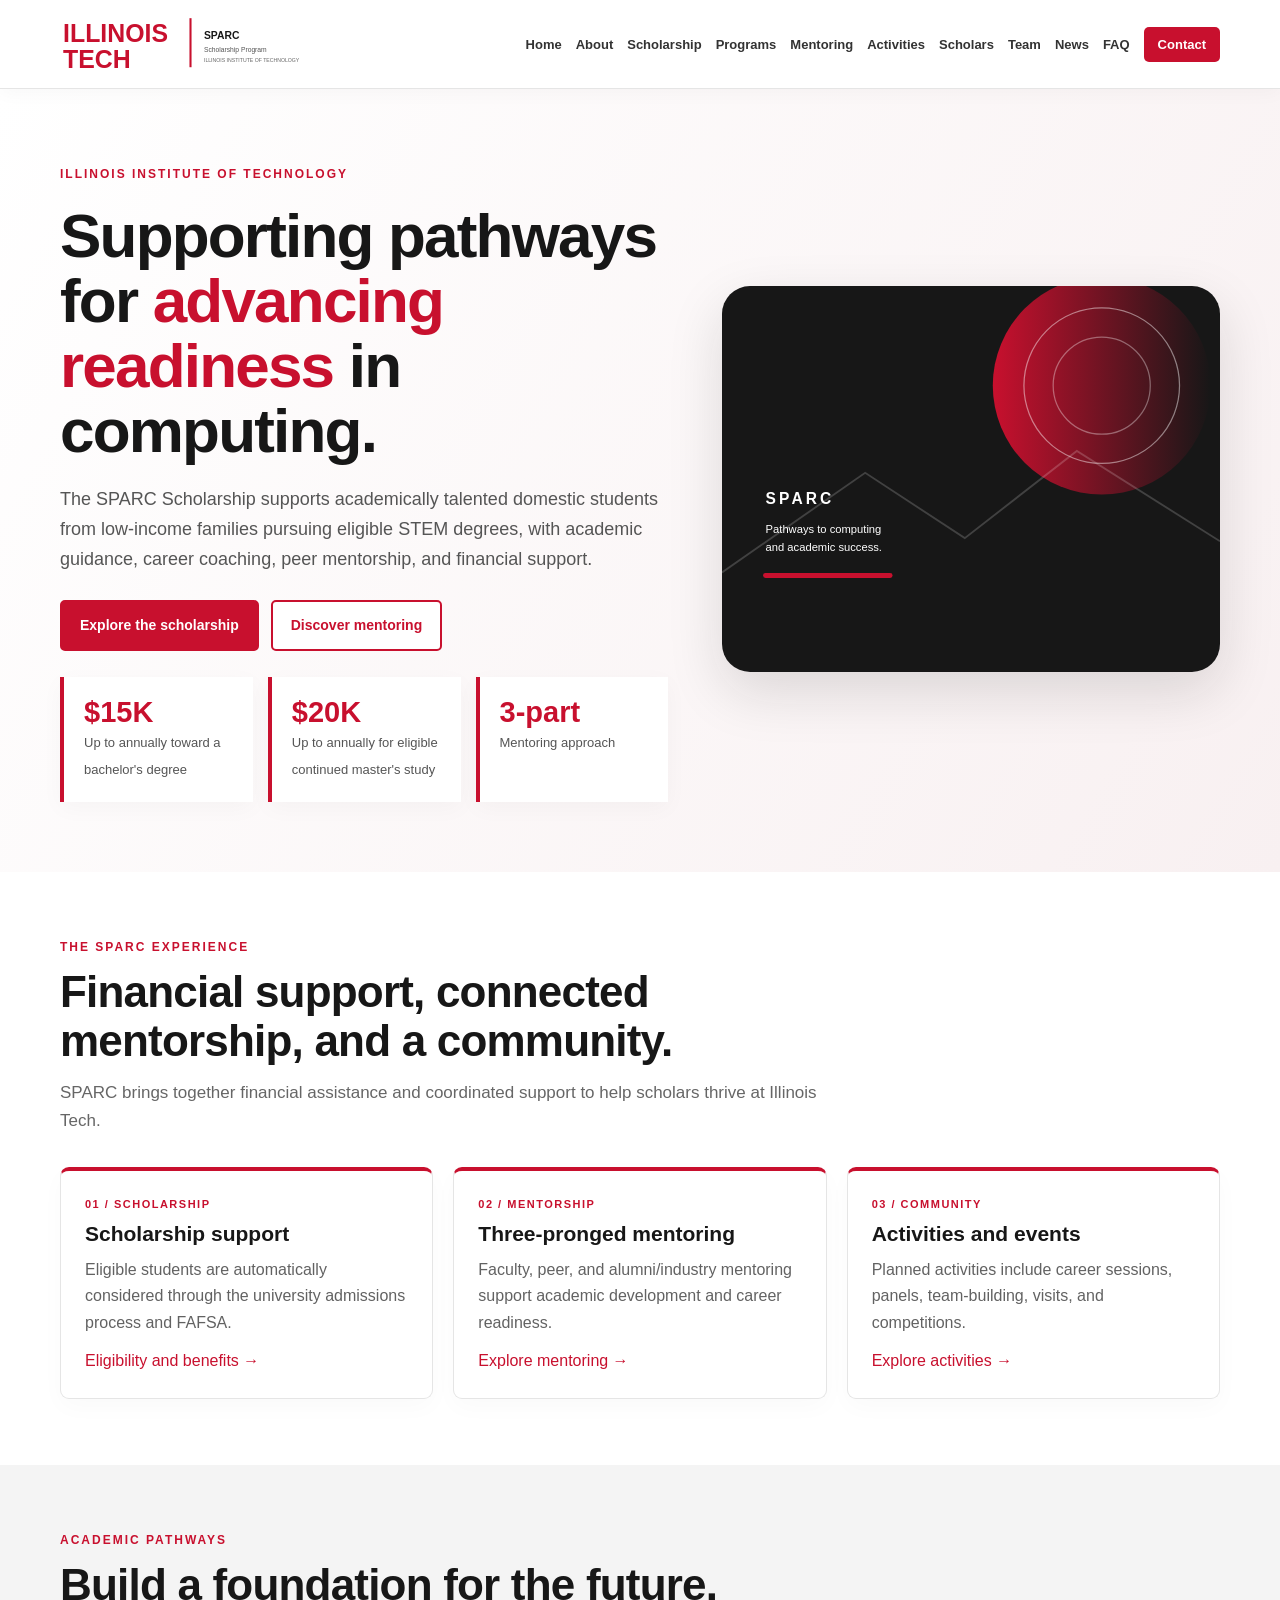
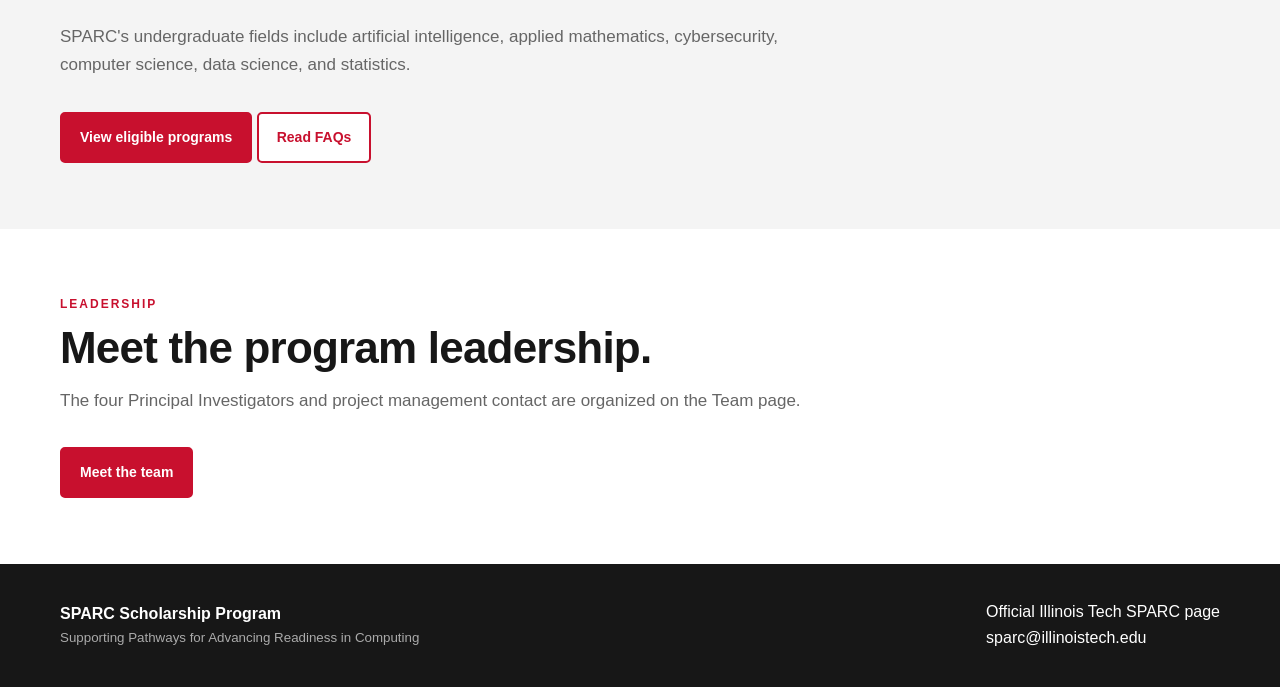
==== commit dce8fa5c: "Add files via upload" ====
--- a/index.html
+++ b/index.html
@@ -1,3510 +1 @@
-<!DOCTYPE html>
-<html lang="en">
-
-<head>
-    <meta charset="UTF-8">
-
-    <meta name="viewport"
-          content="width=device-width, initial-scale=1.0">
-
-    <meta name="description"
-          content="SPARC Scholarship at Illinois Institute of Technology">
-
-    <title>SPARC Scholarship | Illinois Institute of Technology</title>
-
-    <style>
-
-        /* =====================================================
-           GLOBAL
-        ===================================================== */
-
-        :root {
-            --navy: #101b32;
-            --navy-light: #1e355c;
-            --blue: #294b7d;
-
-            --gold: #f4c542;
-            --gold-light: #fff5c7;
-            --gold-dark: #9b7600;
-
-            --white: #ffffff;
-            --off-white: #f7f8fa;
-            --gray-50: #f3f5f8;
-            --gray-100: #e9edf2;
-            --gray-200: #d9dfe7;
-            --gray-500: #667085;
-            --gray-700: #344054;
-
-            --text: #172033;
-
-            --shadow-sm:
-                0 4px 12px rgba(16, 27, 50, 0.07);
-
-            --shadow:
-                0 15px 40px rgba(16, 27, 50, 0.10);
-
-            --shadow-lg:
-                0 25px 70px rgba(16, 27, 50, 0.18);
-
-            --radius: 14px;
-
-            --max-width: 1180px;
-        }
-
-
-        * {
-            margin: 0;
-            padding: 0;
-            box-sizing: border-box;
-        }
-
-
-        html {
-            scroll-behavior: smooth;
-        }
-
-
-        body {
-            font-family:
-                Arial,
-                Helvetica,
-                sans-serif;
-
-            color: var(--text);
-
-            background: var(--white);
-
-            line-height: 1.65;
-        }
-
-
-        img {
-            max-width: 100%;
-            display: block;
-        }
-
-
-        a {
-            color: inherit;
-        }
-
-
-        button {
-            font-family: inherit;
-        }
-
-
-        .container {
-            width: min(
-                var(--max-width),
-                90%
-            );
-
-            margin: 0 auto;
-        }
-
-
-        section {
-            padding: 90px 0;
-        }
-
-
-        /* =====================================================
-           TYPOGRAPHY
-        ===================================================== */
-
-        .section-label {
-            color: var(--gold-dark);
-
-            font-size: 12px;
-
-            font-weight: 800;
-
-            letter-spacing: 0.16em;
-
-            text-transform: uppercase;
-
-            margin-bottom: 12px;
-        }
-
-
-        .section-title {
-            font-size:
-                clamp(32px, 4vw, 48px);
-
-            line-height: 1.1;
-
-            letter-spacing: -0.03em;
-
-            margin-bottom: 18px;
-        }
-
-
-        .section-intro {
-            max-width: 800px;
-
-            color: var(--gray-500);
-
-            font-size: 17px;
-
-            margin-bottom: 45px;
-        }
-
-
-        /* =====================================================
-           HEADER
-        ===================================================== */
-
-        header {
-            position: sticky;
-
-            top: 0;
-
-            z-index: 1000;
-
-            background:
-                rgba(16, 27, 50, 0.98);
-
-            border-bottom:
-                1px solid
-                rgba(255,255,255,0.10);
-        }
-
-
-        .nav {
-            min-height: 76px;
-
-            display: flex;
-
-            align-items: center;
-
-            justify-content: space-between;
-
-            gap: 30px;
-        }
-
-
-        .brand {
-            display: flex;
-
-            align-items: center;
-
-            gap: 12px;
-
-            text-decoration: none;
-
-            color: white;
-
-            flex-shrink: 0;
-        }
-
-
-        .brand-mark {
-            width: 42px;
-
-            height: 42px;
-
-            border:
-                2px solid
-                var(--gold);
-
-            display: grid;
-
-            place-items: center;
-
-            font-weight: 900;
-
-            font-size: 13px;
-
-            letter-spacing: -1px;
-        }
-
-
-        .brand-name {
-            font-size: 22px;
-
-            font-weight: 800;
-
-            letter-spacing: 0.05em;
-        }
-
-
-        .brand-subtitle {
-            color: #cbd5e1;
-
-            display: block;
-
-            font-size: 9px;
-
-            letter-spacing: 0.12em;
-
-            text-transform: uppercase;
-        }
-
-
-        .nav-links {
-            display: flex;
-
-            align-items: center;
-
-            gap: 23px;
-
-            list-style: none;
-        }
-
-
-        .nav-links a {
-            color: white;
-
-            text-decoration: none;
-
-            font-size: 13px;
-
-            font-weight: 700;
-
-            transition: color .2s ease;
-        }
-
-
-        .nav-links a:hover {
-            color: var(--gold);
-        }
-
-
-        .nav-apply {
-            border:
-                1px solid
-                var(--gold);
-
-            color:
-                var(--gold) !important;
-
-            padding:
-                9px 15px;
-
-            border-radius: 6px;
-        }
-
-
-        .menu-button {
-            display: none;
-
-            background: transparent;
-
-            color: white;
-
-            border:
-                1px solid
-                rgba(255,255,255,.35);
-
-            padding: 7px 10px;
-
-            border-radius: 6px;
-
-            cursor: pointer;
-
-            font-size: 20px;
-        }
-
-
-        /* =====================================================
-           HERO
-        ===================================================== */
-
-        .hero {
-            position: relative;
-
-            overflow: hidden;
-
-            color: white;
-
-            background:
-                radial-gradient(
-                    circle at 82% 20%,
-                    rgba(244,197,66,.18),
-                    transparent 28%
-                ),
-                linear-gradient(
-                    125deg,
-                    var(--navy) 0%,
-                    #172746 55%,
-                    var(--navy-light) 100%
-                );
-        }
-
-
-        .hero::after {
-            content: "";
-
-            position: absolute;
-
-            width: 500px;
-
-            height: 500px;
-
-            border:
-                1px solid
-                rgba(244,197,66,.15);
-
-            border-radius: 50%;
-
-            right: -220px;
-
-            bottom: -260px;
-        }
-
-
-        .hero-inner {
-            min-height: 680px;
-
-            display: grid;
-
-            grid-template-columns:
-                1.08fr
-                .92fr;
-
-            align-items: center;
-
-            gap: 70px;
-
-            padding:
-                85px 0;
-        }
-
-
-        .hero-content {
-            position: relative;
-
-            z-index: 2;
-        }
-
-
-        .hero-label {
-            display: flex;
-
-            align-items: center;
-
-            gap: 11px;
-
-            color: var(--gold);
-
-            font-size: 13px;
-
-            font-weight: 800;
-
-            letter-spacing: .16em;
-
-            text-transform: uppercase;
-
-            margin-bottom: 22px;
-        }
-
-
-        .hero-label::before {
-            content: "";
-
-            width: 35px;
-
-            height: 2px;
-
-            background: var(--gold);
-        }
-
-
-        .hero h1 {
-            font-size:
-                clamp(43px, 5vw, 70px);
-
-            line-height: 1.03;
-
-            letter-spacing: -.04em;
-
-            margin-bottom: 25px;
-        }
-
-
-        .hero h1 span {
-            color: var(--gold);
-        }
-
-
-        .hero-description {
-            max-width: 720px;
-
-            color: #dbe4f0;
-
-            font-size: 18px;
-
-            margin-bottom: 32px;
-        }
-
-
-        .hero-buttons {
-            display: flex;
-
-            flex-wrap: wrap;
-
-            gap: 12px;
-        }
-
-
-        .button {
-            min-height: 49px;
-
-            padding:
-                0 22px;
-
-            display: inline-flex;
-
-            align-items: center;
-
-            justify-content: center;
-
-            border-radius: 7px;
-
-            text-decoration: none;
-
-            font-size: 14px;
-
-            font-weight: 800;
-
-            transition:
-                transform .2s ease,
-                background .2s ease;
-        }
-
-
-        .button:hover {
-            transform:
-                translateY(-2px);
-        }
-
-
-        .button-primary {
-            background: var(--gold);
-
-            color: var(--navy);
-        }
-
-
-        .button-primary:hover {
-            background: #ffd957;
-        }
-
-
-        .button-outline {
-            border:
-                1px solid
-                rgba(255,255,255,.65);
-
-            color: white;
-        }
-
-
-        .button-outline:hover {
-            background:
-                rgba(255,255,255,.08);
-        }
-
-
-        /* HERO SCHOLARSHIP CARD */
-
-        .hero-visual {
-            position: relative;
-
-            z-index: 2;
-
-            display: flex;
-
-            justify-content: center;
-        }
-
-
-        .hero-card {
-            width:
-                min(440px, 100%);
-
-            min-height: 430px;
-
-            padding: 40px;
-
-            position: relative;
-
-            overflow: hidden;
-
-            border:
-                1px solid
-                rgba(255,255,255,.20);
-
-            border-radius: 24px;
-
-            background:
-                linear-gradient(
-                    145deg,
-                    rgba(255,255,255,.14),
-                    rgba(255,255,255,.035)
-                );
-
-            box-shadow:
-                var(--shadow-lg);
-        }
-
-
-        .hero-card::before {
-            content: "";
-
-            position: absolute;
-
-            width: 350px;
-
-            height: 350px;
-
-            right: -170px;
-
-            top: -160px;
-
-            border:
-                1px solid
-                rgba(244,197,66,.40);
-
-            border-radius: 50%;
-        }
-
-
-        .hero-card::after {
-            content: "";
-
-            position: absolute;
-
-            width: 250px;
-
-            height: 250px;
-
-            left: -160px;
-
-            bottom: -150px;
-
-            border:
-                1px solid
-                rgba(244,197,66,.22);
-
-            border-radius: 50%;
-        }
-
-
-        .hero-card-content {
-            position: relative;
-
-            z-index: 2;
-        }
-
-
-        .card-label {
-            color: var(--gold);
-
-            font-size: 11px;
-
-            font-weight: 800;
-
-            letter-spacing: .18em;
-
-            text-transform: uppercase;
-        }
-
-
-        .hero-card h2 {
-            font-size: 38px;
-
-            line-height: 1.1;
-
-            margin:
-                18px 0;
-        }
-
-
-        .hero-card p {
-            color: #d9e2ee;
-
-            font-size: 15px;
-        }
-
-
-        .amounts {
-            display: grid;
-
-            grid-template-columns:
-                1fr
-                1fr;
-
-            gap: 14px;
-
-            margin-top: 32px;
-
-            padding-top: 25px;
-
-            border-top:
-                1px solid
-                rgba(255,255,255,.18);
-        }
-
-
-        .amount {
-            padding: 17px;
-
-            border-radius: 10px;
-
-            background:
-                rgba(255,255,255,.07);
-        }
-
-
-        .amount strong {
-            display: block;
-
-            color: var(--gold);
-
-            font-size: 27px;
-
-            line-height: 1.1;
-
-            margin-bottom: 5px;
-        }
-
-
-        .amount span {
-            color: #cbd5e1;
-
-            font-size: 11px;
-        }
-
-
-        /* =====================================================
-           SCHOLARSHIP AMOUNTS
-        ===================================================== */
-
-        .amount-section {
-            background: var(--white);
-        }
-
-
-        .amount-grid {
-            display: grid;
-
-            grid-template-columns:
-                1fr
-                1fr;
-
-            gap: 22px;
-        }
-
-
-        .amount-card {
-            position: relative;
-
-            padding: 38px;
-
-            border-radius: var(--radius);
-
-            border:
-                1px solid
-                var(--gray-200);
-
-            background: white;
-
-            box-shadow: var(--shadow-sm);
-
-            overflow: hidden;
-        }
-
-
-        .amount-card::before {
-            content: "";
-
-            position: absolute;
-
-            left: 0;
-
-            top: 0;
-
-            width: 6px;
-
-            height: 100%;
-
-            background: var(--gold);
-        }
-
-
-        .amount-card-label {
-            color: var(--gold-dark);
-
-            font-size: 12px;
-
-            font-weight: 800;
-
-            text-transform: uppercase;
-
-            letter-spacing: .12em;
-
-            margin-bottom: 10px;
-        }
-
-
-        .amount-card h3 {
-            font-size: 48px;
-
-            line-height: 1;
-
-            margin-bottom: 12px;
-        }
-
-
-        .amount-card h3 span {
-            font-size: 18px;
-
-            color: var(--gray-500);
-
-            font-weight: 500;
-        }
-
-
-        .amount-card p {
-            color: var(--gray-500);
-
-            font-size: 15px;
-        }
-
-
-        .funding-note {
-            margin-top: 25px;
-
-            padding: 20px 24px;
-
-            border-radius: 10px;
-
-            background: var(--gold-light);
-
-            color: var(--gray-700);
-
-            border-left:
-                4px solid
-                var(--gold);
-        }
-
-
-        /* =====================================================
-           ELIGIBILITY
-        ===================================================== */
-
-        .eligibility {
-            background: var(--off-white);
-        }
-
-
-        .eligibility-grid {
-            display: grid;
-
-            grid-template-columns:
-                1fr
-                1fr;
-
-            gap: 55px;
-
-            align-items: center;
-        }
-
-
-        .eligibility-list {
-            display: grid;
-
-            gap: 14px;
-        }
-
-
-        .eligibility-item {
-            display: flex;
-
-            gap: 16px;
-
-            padding: 21px;
-
-            background: white;
-
-            border:
-                1px solid
-                var(--gray-200);
-
-            border-radius: 10px;
-        }
-
-
-        .check {
-            width: 30px;
-
-            height: 30px;
-
-            flex-shrink: 0;
-
-            border-radius: 50%;
-
-            background: var(--gold);
-
-            color: var(--navy);
-
-            display: grid;
-
-            place-items: center;
-
-            font-weight: 900;
-        }
-
-
-        .eligibility-item h3 {
-            font-size: 17px;
-
-            margin-bottom: 4px;
-        }
-
-
-        .eligibility-item p {
-            color: var(--gray-500);
-
-            font-size: 14px;
-        }
-
-
-        .eligibility-panel {
-            padding: 40px;
-
-            color: white;
-
-            background:
-                linear-gradient(
-                    140deg,
-                    var(--navy),
-                    var(--navy-light)
-                );
-
-            border-radius: 18px;
-
-            box-shadow: var(--shadow-lg);
-        }
-
-
-        .eligibility-panel h3 {
-            font-size: 28px;
-
-            margin-bottom: 14px;
-        }
-
-
-        .eligibility-panel p {
-            color: #d7e0eb;
-
-            margin-bottom: 25px;
-        }
-
-
-        .fa-note {
-            padding: 17px;
-
-            background:
-                rgba(255,255,255,.08);
-
-            border-left:
-                3px solid
-                var(--gold);
-
-            font-size: 13px;
-        }
-
-
-        /* =====================================================
-           QUALIFYING PROGRAMS
-        ===================================================== */
-
-        .programs {
-            background: white;
-        }
-
-
-        .program-section-title {
-            font-size: 25px;
-
-            margin:
-                35px 0 20px;
-        }
-
-
-        .program-grid {
-            display: grid;
-
-            grid-template-columns:
-                repeat(3, 1fr);
-
-            gap: 15px;
-        }
-
-
-        .program-card {
-            padding: 22px;
-
-            min-height: 100px;
-
-            border:
-                1px solid
-                var(--gray-200);
-
-            border-radius: 10px;
-
-            background: white;
-
-            transition:
-                transform .2s ease,
-                box-shadow .2s ease;
-        }
-
-
-        .program-card:hover {
-            transform:
-                translateY(-3px);
-
-            box-shadow:
-                var(--shadow);
-        }
-
-
-        .program-card .program-type {
-            color: var(--gold-dark);
-
-            font-size: 10px;
-
-            font-weight: 800;
-
-            letter-spacing: .12em;
-
-            text-transform: uppercase;
-
-            margin-bottom: 7px;
-        }
-
-
-        .program-card h3 {
-            font-size: 16px;
-
-            line-height: 1.35;
-        }
-
-
-        .program-note {
-            margin-top: 25px;
-
-            color: var(--gray-500);
-
-            font-size: 13px;
-        }
-
-
-        /* =====================================================
-           BENEFITS
-        ===================================================== */
-
-        .benefits {
-            background: var(--off-white);
-        }
-
-
-        .benefit-grid {
-            display: grid;
-
-            grid-template-columns:
-                repeat(4, 1fr);
-
-            gap: 18px;
-        }
-
-
-        .benefit-card {
-            padding: 29px;
-
-            background: white;
-
-            border:
-                1px solid
-                var(--gray-200);
-
-            border-radius: var(--radius);
-
-            min-height: 260px;
-        }
-
-
-        .benefit-number {
-            width: 42px;
-
-            height: 42px;
-
-            border-radius: 50%;
-
-            display: grid;
-
-            place-items: center;
-
-            background: var(--gold-light);
-
-            color: var(--gold-dark);
-
-            font-weight: 900;
-
-            margin-bottom: 23px;
-        }
-
-
-        .benefit-card h3 {
-            font-size: 19px;
-
-            margin-bottom: 10px;
-        }
-
-
-        .benefit-card p {
-            color: var(--gray-500);
-
-            font-size: 14px;
-        }
-
-
-        /* =====================================================
-           MENTORING
-        ===================================================== */
-
-        .mentoring {
-            background: white;
-        }
-
-
-        .mentor-grid {
-            display: grid;
-
-            grid-template-columns:
-                repeat(3, 1fr);
-
-            gap: 20px;
-        }
-
-
-        .mentor-card {
-            padding: 34px;
-
-            background: var(--off-white);
-
-            border:
-                1px solid
-                var(--gray-200);
-
-            border-radius: var(--radius);
-        }
-
-
-        .mentor-tag {
-            color: var(--gold-dark);
-
-            font-size: 11px;
-
-            font-weight: 800;
-
-            letter-spacing: .13em;
-
-            text-transform: uppercase;
-
-            margin-bottom: 14px;
-        }
-
-
-        .mentor-card h3 {
-            font-size: 23px;
-
-            margin-bottom: 12px;
-        }
-
-
-        .mentor-card p {
-            color: var(--gray-500);
-
-            font-size: 14px;
-        }
-
-
-        .mentor-callout {
-            margin-top: 22px;
-
-            padding: 23px 26px;
-
-            background:
-                var(--gold-light);
-
-            border-left:
-                4px solid
-                var(--gold);
-
-            color: var(--gray-700);
-        }
-
-
-        /* =====================================================
-           ACTIVITIES
-        ===================================================== */
-
-        .activities {
-            background: var(--off-white);
-        }
-
-
-        .activity-grid {
-            display: grid;
-
-            grid-template-columns:
-                repeat(3, 1fr);
-
-            gap: 18px;
-        }
-
-
-        .activity-card {
-            padding: 27px;
-
-            background: white;
-
-            border:
-                1px solid
-                var(--gray-200);
-
-            border-radius: var(--radius);
-        }
-
-
-        .activity-icon {
-            width: 40px;
-
-            height: 40px;
-
-            display: grid;
-
-            place-items: center;
-
-            background: var(--navy);
-
-            color: var(--gold);
-
-            border-radius: 8px;
-
-            font-weight: 900;
-
-            margin-bottom: 18px;
-        }
-
-
-        .activity-card h3 {
-            font-size: 19px;
-
-            margin-bottom: 8px;
-        }
-
-
-        .activity-card p {
-            color: var(--gray-500);
-
-            font-size: 14px;
-        }
-
-
-        /* =====================================================
-           NSF NEWS
-        ===================================================== */
-
-        .news {
-            background: white;
-        }
-
-
-        .news-grid {
-            display: grid;
-
-            grid-template-columns:
-                1.3fr
-                .7fr;
-
-            gap: 22px;
-        }
-
-
-        .news-card {
-            padding: 38px;
-
-            border-radius: var(--radius);
-
-            border:
-                1px solid
-                var(--gray-200);
-        }
-
-
-        .news-card.featured {
-            color: white;
-
-            background:
-                linear-gradient(
-                    135deg,
-                    var(--navy),
-                    var(--navy-light)
-                );
-
-            border: none;
-
-            box-shadow: var(--shadow);
-        }
-
-
-        .news-label {
-            color: var(--gold);
-
-            font-size: 11px;
-
-            font-weight: 800;
-
-            text-transform: uppercase;
-
-            letter-spacing: .14em;
-
-            margin-bottom: 16px;
-        }
-
-
-        .news-card h3 {
-            font-size: 28px;
-
-            line-height: 1.2;
-
-            margin-bottom: 15px;
-        }
-
-
-        .news-card p {
-            color: var(--gray-500);
-
-            font-size: 14px;
-        }
-
-
-        .news-card.featured p {
-            color: #d6dfeb;
-        }
-
-
-        .news-link {
-            display: inline-block;
-
-            margin-top: 22px;
-
-            color: var(--gold);
-
-            font-weight: 800;
-
-            text-decoration: none;
-
-            font-size: 14px;
-        }
-
-
-        /* =====================================================
-           LEADERSHIP
-        ===================================================== */
-
-        .leadership {
-            background: var(--off-white);
-        }
-
-
-        .leadership-grid {
-            display: grid;
-
-            grid-template-columns:
-                repeat(4, 1fr);
-
-            gap: 18px;
-        }
-
-
-        .leader-card {
-            background: white;
-
-            border:
-                1px solid
-                var(--gray-200);
-
-            border-radius: var(--radius);
-
-            overflow: hidden;
-        }
-
-
-        .leader-photo {
-            height: 210px;
-
-            background:
-                linear-gradient(
-                    145deg,
-                    var(--navy),
-                    var(--blue)
-                );
-
-            display: grid;
-
-            place-items: center;
-
-            color: var(--gold);
-
-            font-size: 45px;
-
-            font-weight: 800;
-        }
-
-
-        .leader-info {
-            padding: 24px;
-        }
-
-
-        .leader-info h3 {
-            font-size: 19px;
-
-            margin-bottom: 10px;
-        }
-
-
-        .leader-info p {
-            color: var(--gray-500);
-
-            font-size: 13px;
-
-            line-height: 1.55;
-        }
-
-
-        /* =====================================================
-           FAQ
-        ===================================================== */
-
-        .faq {
-            background: white;
-        }
-
-
-        .faq-list {
-            max-width: 900px;
-        }
-
-
-        details {
-            background: white;
-
-            border:
-                1px solid
-                var(--gray-200);
-
-            border-radius: 10px;
-
-            margin-bottom: 11px;
-
-            padding:
-                20px 23px;
-        }
-
-
-        summary {
-            cursor: pointer;
-
-            font-weight: 700;
-
-            list-style: none;
-
-            position: relative;
-
-            padding-right: 30px;
-        }
-
-
-        summary::-webkit-details-marker {
-            display: none;
-        }
-
-
-        summary::after {
-            content: "+";
-
-            position: absolute;
-
-            right: 0;
-
-            top: -4px;
-
-            color: var(--gold-dark);
-
-            font-size: 23px;
-        }
-
-
-        details[open] summary::after {
-            content: "−";
-        }
-
-
-        details p {
-            margin-top: 14px;
-
-            color: var(--gray-500);
-
-            font-size: 14px;
-
-            max-width: 800px;
-        }
-
-
-        /* =====================================================
-           CONTACT
-        ===================================================== */
-
-        .contact {
-            color: white;
-
-            text-align: center;
-
-            background:
-                radial-gradient(
-                    circle at 80% 20%,
-                    rgba(244,197,66,.18),
-                    transparent 25%
-                ),
-                var(--navy-light);
-        }
-
-
-        .contact .section-label {
-            color: var(--gold);
-        }
-
-
-        .contact .section-title {
-            max-width: 700px;
-
-            margin:
-                0 auto 14px;
-        }
-
-
-        .contact p {
-            color: #d5deea;
-
-            margin-bottom: 24px;
-        }
-
-
-        .contact-email {
-            display: inline-block;
-
-            color: var(--gold);
-
-            font-size: 21px;
-
-            font-weight: 800;
-
-            text-decoration: none;
-
-            margin-bottom: 25px;
-        }
-
-
-        /* =====================================================
-           FOOTER
-        ===================================================== */
-
-        footer {
-            background: #0a1223;
-
-            color: #aeb9c8;
-
-            padding: 30px 0;
-        }
-
-
-        .footer-grid {
-            display: grid;
-
-            grid-template-columns:
-                1fr
-                1fr
-                1fr;
-
-            gap: 30px;
-        }
-
-
-        .footer-title {
-            color: white;
-
-            font-size: 15px;
-
-            margin-bottom: 8px;
-        }
-
-
-        .footer-grid p,
-        .footer-grid a {
-            font-size: 12px;
-
-            color: #aeb9c8;
-
-            text-decoration: none;
-        }
-
-
-        .footer-grid a:hover {
-            color: var(--gold);
-        }
-
-
-        .copyright {
-            border-top:
-                1px solid
-                rgba(255,255,255,.10);
-
-            margin-top: 25px;
-
-            padding-top: 20px;
-
-            color: #788598;
-
-            font-size: 11px;
-        }
-
-
-        /* =====================================================
-           RESPONSIVE
-        ===================================================== */
-
-        @media (max-width: 1050px) {
-
-            .nav-links {
-                gap: 14px;
-            }
-
-
-            .hero-inner {
-                grid-template-columns: 1fr;
-            }
-
-
-            .hero-visual {
-                justify-content: flex-start;
-            }
-
-
-            .scholarship-header,
-            .eligibility-grid,
-            .news-grid {
-                grid-template-columns: 1fr;
-            }
-
-
-            .benefit-grid {
-                grid-template-columns:
-                    repeat(2,1fr);
-            }
-
-
-            .leadership-grid {
-                grid-template-columns:
-                    repeat(2,1fr);
-            }
-
-        }
-
-
-        @media (max-width: 850px) {
-
-            .menu-button {
-                display: block;
-            }
-
-
-            .nav-links {
-                display: none;
-
-                position: absolute;
-
-                top: 76px;
-
-                left: 0;
-
-                right: 0;
-
-                background: var(--navy);
-
-                padding:
-                    15px 5% 25px;
-
-                flex-direction: column;
-
-                align-items: stretch;
-
-                gap: 0;
-            }
-
-
-            .nav-links.open {
-                display: flex;
-            }
-
-
-            .nav-links li {
-                padding: 13px 0;
-
-                border-bottom:
-                    1px solid
-                    rgba(255,255,255,.08);
-            }
-
-
-            .nav-apply {
-                display: block;
-
-                text-align: center;
-            }
-
-
-            .degree-grid,
-            .program-grid,
-            .mentor-grid,
-            .activity-grid {
-                grid-template-columns:
-                    repeat(2,1fr);
-            }
-
-
-            .amount-grid {
-                grid-template-columns: 1fr;
-            }
-
-        }
-
-
-        @media (max-width: 600px) {
-
-            section {
-                padding: 65px 0;
-            }
-
-
-            .brand-subtitle {
-                display: none;
-            }
-
-
-            .hero-inner {
-                min-height: auto;
-
-                padding:
-                    65px 0;
-            }
-
-
-            .hero h1 {
-                font-size: 41px;
-            }
-
-
-            .hero-description {
-                font-size: 16px;
-            }
-
-
-            .hero-buttons {
-                flex-direction: column;
-            }
-
-
-            .button {
-                width: 100%;
-            }
-
-
-            .hero-card {
-                min-height: 350px;
-
-                padding: 30px;
-            }
-
-
-            .amounts {
-                grid-template-columns: 1fr;
-            }
-
-
-            .degree-grid,
-            .program-grid,
-            .benefit-grid,
-            .mentor-grid,
-            .activity-grid,
-            .leadership-grid {
-                grid-template-columns: 1fr;
-            }
-
-
-            .leader-photo {
-                height: 180px;
-            }
-
-
-            .footer-grid {
-                grid-template-columns: 1fr;
-
-                text-align: center;
-            }
-
-        }
-
-    </style>
-
-</head>
-
-
-<body>
-
-
-<!-- =========================================================
-     NAVIGATION
-========================================================= -->
-
-<header>
-
-    <div class="container nav">
-
-        <a
-            href="#top"
-            class="brand"
-            aria-label="SPARC home">
-
-            <div class="brand-mark">
-                SP
-            </div>
-
-            <div>
-                <div class="brand-name">
-                    SPARC
-                </div>
-
-                <span class="brand-subtitle">
-                    Illinois Institute of Technology
-                </span>
-            </div>
-
-        </a>
-
-
-        <button
-            class="menu-button"
-            aria-label="Open navigation"
-            aria-expanded="false">
-
-            ☰
-
-        </button>
-
-
-        <ul class="nav-links">
-
-            <li>
-                <a href="#scholarship">
-                    Scholarship
-                </a>
-            </li>
-
-            <li>
-                <a href="#eligibility">
-                    Eligibility
-                </a>
-            </li>
-
-            <li>
-                <a href="#programs">
-                    Programs
-                </a>
-            </li>
-
-            <li>
-                <a href="#mentoring">
-                    Mentoring
-                </a>
-            </li>
-
-            <li>
-                <a href="#activities">
-                    Activities
-                </a>
-            </li>
-
-            <li>
-                <a href="#leadership">
-                    Leadership
-                </a>
-            </li>
-
-            <li>
-                <a href="#faq">
-                    FAQ
-                </a>
-            </li>
-
-            <li>
-                <a
-                    href="#contact"
-                    class="nav-apply">
-                    Contact
-                </a>
-            </li>
-
-        </ul>
-
-    </div>
-
-</header>
-
-
-<main id="top">
-
-
-<!-- =========================================================
-     HERO
-========================================================= -->
-
-<section class="hero">
-
-    <div class="container hero-inner">
-
-
-        <div class="hero-content">
-
-            <div class="hero-label">
-                Illinois Institute of Technology
-            </div>
-
-
-            <h1>
-                Supporting Pathways for
-                <span>Advancing Readiness</span>
-                in Computing
-            </h1>
-
-
-            <p class="hero-description">
-
-                SPARC Scholarships support academically talented
-                students from low-income families pursuing STEM
-                degrees through a prestigious National Science
-                Foundation grant.
-
-            </p>
-
-
-            <div class="hero-buttons">
-
-                <a
-                    href="#scholarship"
-                    class="button button-primary">
-
-                    Explore the Scholarship
-
-                </a>
-
-
-                <a
-                    href="#programs"
-                    class="button button-outline">
-
-                    View Programs
-
-                </a>
-
-            </div>
-
-        </div>
-
-
-        <div class="hero-visual">
-
-            <div class="hero-card">
-
-                <div class="hero-card-content">
-
-                    <div class="card-label">
-                        SPARC Scholarship
-                    </div>
-
-
-                    <h2>
-                        Invest in your future.
-                    </h2>
-
-
-                    <p>
-
-                        Financial support combined with
-                        faculty, industry, and peer
-                        mentorship.
-
-                    </p>
-
-
-                    <div class="amounts">
-
-                        <div class="amount">
-
-                            <strong>
-                                $15K
-                            </strong>
-
-                            <span>
-                                Up to annually
-                                for bachelor's study
-                            </span>
-
-                        </div>
-
-
-                        <div class="amount">
-
-                            <strong>
-                                $20K
-                            </strong>
-
-                            <span>
-                                Up to annually
-                                for master's continuation
-                            </span>
-
-                        </div>
-
-                    </div>
-
-                </div>
-
-            </div>
-
-        </div>
-
-    </div>
-
-</section>
-
-
-<!-- =========================================================
-     SCHOLARSHIP AMOUNTS
-========================================================= -->
-
-<section
-    class="amount-section"
-    id="scholarship">
-
-    <div class="container">
-
-        <div class="section-label">
-            Scholarship support
-        </div>
-
-
-        <h2 class="section-title">
-            Support for your STEM journey.
-        </h2>
-
-
-        <p class="section-intro">
-
-            Qualified enrolling students may receive
-            significant financial support toward their
-            undergraduate education, with the opportunity
-            to continue into an eligible master's degree.
-
-        </p>
-
-
-        <div class="amount-grid">
-
-
-            <article class="amount-card">
-
-                <div class="amount-card-label">
-                    Bachelor's degree
-                </div>
-
-
-                <h3>
-                    $15,000
-                    <span>/ year</span>
-                </h3>
-
-
-                <p>
-
-                    Scholarships of up to $15,000 annually
-                    are available to qualified students
-                    pursuing a bachelor's degree.
-
-                </p>
-
-            </article>
-
-
-            <article class="amount-card">
-
-                <div class="amount-card-label">
-                    Master's continuation
-                </div>
-
-
-                <h3>
-                    $20,000
-                    <span>/ year</span>
-                </h3>
-
-
-                <p>
-
-                    Eligible SPARC scholars may continue
-                    their studies toward an eligible
-                    master's degree with scholarships of
-                    up to $20,000.
-
-                </p>
-
-            </article>
-
-        </div>
-
-
-        <div class="funding-note">
-
-            <strong>
-                What can the scholarship support?
-            </strong>
-
-            Scholarship funds may cover tuition and fees
-            and may also be used to defray costs of room
-            and board, textbooks, transportation, or even
-            laptops.
-
-        </div>
-
-    </div>
-
-</section>
-
-
-<!-- =========================================================
-     ELIGIBILITY
-========================================================= -->
-
-<section
-    class="eligibility"
-    id="eligibility">
-
-    <div class="container eligibility-grid">
-
-
-        <div>
-
-            <div class="section-label">
-                Who can be considered?
-            </div>
-
-
-            <h2 class="section-title">
-                Built for talented students with financial need.
-            </h2>
-
-
-            <p class="section-intro">
-
-                SPARC scholarships are available to enrolling
-                students who meet the program's academic,
-                financial, and program requirements.
-
-            </p>
-
-
-            <div class="eligibility-list">
-
-
-                <div class="eligibility-item">
-
-                    <div class="check">
-                        ✓
-                    </div>
-
-                    <div>
-
-                        <h3>
-                            High school graduates
-                        </h3>
-
-                        <p>
-                            Students entering an eligible
-                            bachelor's degree program.
-                        </p>
-
-                    </div>
-
-                </div>
-
-
-                <div class="eligibility-item">
-
-                    <div class="check">
-                        ✓
-                    </div>
-
-                    <div>
-
-                        <h3>
-                            Community college transfer students
-                        </h3>
-
-                        <p>
-                            Qualified community college
-                            transfer students may be considered.
-                        </p>
-
-                    </div>
-
-                </div>
-
-
-                <div class="eligibility-item">
-
-                    <div class="check">
-                        ✓
-                    </div>
-
-                    <div>
-
-                        <h3>
-                            Low-income families
-                        </h3>
-
-                        <p>
-                            Students must meet the program's
-                            financial eligibility requirements.
-                        </p>
-
-                    </div>
-
-                </div>
-
-
-                <div class="eligibility-item">
-
-                    <div class="check">
-                        ✓
-                    </div>
-
-                    <div>
-
-                        <h3>
-                            Pell Grant eligibility
-                        </h3>
-
-                        <p>
-                            Students must qualify for Pell
-                            Grants through FAFSA.
-                        </p>
-
-                    </div>
-
-                </div>
-
-
-                <div class="eligibility-item">
-
-                    <div class="check">
-                        ✓
-                    </div>
-
-                    <div>
-
-                        <h3>
-                            Academic merit
-                        </h3>
-
-                        <p>
-                            SPARC recognizes academically
-                            talented students pursuing
-                            qualifying STEM degrees.
-                        </p>
-
-                    </div>
-
-                </div>
-
-            </div>
-
-        </div>
-
-
-        <div class="eligibility-panel">
-
-            <h3>
-                Automatic consideration
-            </h3>
-
-
-            <p>
-
-                High school graduates and community college
-                transfer students from low-income families
-                who demonstrate academic merit are
-                automatically considered for SPARC
-                scholarships.
-
-            </p>
-
-
-            <div class="fa-note">
-
-                <strong>
-                    FAFSA is important.
-                </strong>
-
-                Scholarships are available to enrolling
-                students who qualify for Pell Grants
-                through FAFSA.
-
-            </div>
-
-        </div>
-
-    </div>
-
-</section>
-
-
-<!-- =========================================================
-     QUALIFYING PROGRAMS
-========================================================= -->
-
-<section
-    class="programs"
-    id="programs">
-
-    <div class="container">
-
-        <div class="section-label">
-            Academic pathways
-        </div>
-
-
-        <h2 class="section-title">
-            Qualifying Programs
-        </h2>
-
-
-        <p class="section-intro">
-
-            Students pursuing the following School of Computing
-            degrees may qualify for a SPARC scholarship.
-
-        </p>
-
-
-        <h3 class="program-section-title">
-            Bachelor's Programs
-        </h3>
-
-
-        <div class="program-grid">
-
-
-            <article class="program-card">
-
-                <div class="program-type">
-                    Bachelor of Science
-                </div>
-
-                <h3>
-                    Applied Mathematics
-                </h3>
-
-            </article>
-
-
-            <article class="program-card">
-
-                <div class="program-type">
-                    Bachelor of Science
-                </div>
-
-                <h3>
-                    Artificial Intelligence
-                </h3>
-
-            </article>
-
-
-            <article class="program-card">
-
-                <div class="program-type">
-                    Bachelor of Science
-                </div>
-
-                <h3>
-                    Applied Cybersecurity and Information Technology
-                </h3>
-
-            </article>
-
-
-            <article class="program-card">
-
-                <div class="program-type">
-                    Bachelor of Science
-                </div>
-
-                <h3>
-                    Computer Science
-                </h3>
-
-            </article>
-
-
-            <article class="program-card">
-
-                <div class="program-type">
-                    Bachelor of Science
-                </div>
-
-                <h3>
-                    Data Science
-                </h3>
-
-            </article>
-
-
-            <article class="program-card">
-
-                <div class="program-type">
-                    Bachelor of Science
-                </div>
-
-                <h3>
-                    Statistics
-                </h3>
-
-            </article>
-
-        </div>
-
-
-        <h3 class="program-section-title">
-            Eligible Master's Continuation Programs
-        </h3>
-
-
-        <div class="program-grid">
-
-
-            <article class="program-card">
-                <div class="program-type">Master's</div>
-                <h3>Applied Mathematics</h3>
-            </article>
-
-
-            <article class="program-card">
-                <div class="program-type">Master of Science</div>
-                <h3>Applied Mathematics</h3>
-            </article>
-
-
-            <article class="program-card">
-                <div class="program-type">Master's</div>
-                <h3>Artificial Intelligence</h3>
-            </article>
-
-
-            <article class="program-card">
-                <div class="program-type">Master's</div>
-                <h3>Computer Science</h3>
-            </article>
-
-
-            <article class="program-card">
-                <div class="program-type">Master's</div>
-                <h3>Cybersecurity</h3>
-            </article>
-
-
-            <article class="program-card">
-                <div class="program-type">Master of Science</div>
-                <h3>Computer Science</h3>
-            </article>
-
-
-            <article class="program-card">
-                <div class="program-type">Master's</div>
-                <h3>Data Science</h3>
-            </article>
-
-
-            <article class="program-card">
-                <div class="program-type">Master of Science</div>
-                <h3>
-                    Computational Decision Science
-                    and Operations Research
-                </h3>
-            </article>
-
-
-            <article class="program-card">
-                <div class="program-type">Master's</div>
-                <h3>Cyber Forensics and Security</h3>
-            </article>
-
-
-            <article class="program-card">
-                <div class="program-type">Master of Science</div>
-                <h3>
-                    Applied Cybersecurity and
-                    Digital Forensics
-                </h3>
-            </article>
-
-        </div>
-
-
-        <p class="program-note">
-
-            Program names above follow the current Illinois Tech
-            SPARC Scholarship page.
-
-        </p>
-
-    </div>
-
-</section>
-
-
-<!-- =========================================================
-     BENEFITS
-========================================================= -->
-
-<section
-    class="benefits">
-
-    <div class="container">
-
-        <div class="section-label">
-            Beyond financial support
-        </div>
-
-
-        <h2 class="section-title">
-            A community built around your success.
-        </h2>
-
-
-        <p class="section-intro">
-
-            SPARC combines financial assistance with mentorship,
-            career development, experiential learning, and
-            opportunities to build a strong scholar community.
-
-        </p>
-
-
-        <div class="benefit-grid">
-
-
-            <article class="benefit-card">
-
-                <div class="benefit-number">
-                    01
-                </div>
-
-                <h3>
-                    Academic Guidance
-                </h3>
-
-                <p>
-
-                    Receive academic guidance from at least
-                    one School of Computing faculty mentor.
-
-                </p>
-
-            </article>
-
-
-            <article class="benefit-card">
-
-                <div class="benefit-number">
-                    02
-                </div>
-
-                <h3>
-                    Career Coaching
-                </h3>
-
-                <p>
-
-                    Connect with an alumni industry mentor
-                    for career coaching and professional
-                    networking.
-
-                </p>
-
-            </article>
-
-
-            <article class="benefit-card">
-
-                <div class="benefit-number">
-                    03
-                </div>
-
-                <h3>
-                    Peer Support
-                </h3>
-
-                <p>
-
-                    Upperclassman peer mentors help scholars
-                    adjust to university culture and discover
-                    campus resources.
-
-                </p>
-
-            </article>
-
-
-            <article class="benefit-card">
-
-                <div class="benefit-number">
-                    04
-                </div>
-
-                <h3>
-                    Experiential Learning
-                </h3>
-
-                <p>
-
-                    Opportunities include open-ended real-life
-                    projects, internships, extracurricular
-                    activities, student organizations, and
-                    team competitions.
-
-                </p>
-
-            </article>
-
-        </div>
-
-    </div>
-
-</section>
-
-
-<!-- =========================================================
-     MENTORING
-========================================================= -->
-
-<section
-    class="mentoring"
-    id="mentoring">
-
-    <div class="container">
-
-        <div class="section-label">
-            Three-pronged mentorship
-        </div>
-
-
-        <h2 class="section-title">
-            Three mentors. One connected community.
-        </h2>
-
-
-        <p class="section-intro">
-
-            SPARC provides multiple avenues for mentorship
-            throughout a scholar's academic and professional
-            development.
-
-        </p>
-
-
-        <div class="mentor-grid">
-
-
-            <article class="mentor-card">
-
-                <div class="mentor-tag">
-                    01 / Faculty
-                </div>
-
-                <h3>
-                    Academic Mentor
-                </h3>
-
-                <p>
-
-                    Scholars receive academic guidance from
-                    at least one School of Computing faculty
-                    mentor.
-
-                </p>
-
-            </article>
-
-
-            <article class="mentor-card">
-
-                <div class="mentor-tag">
-                    02 / Industry
-                </div>
-
-                <h3>
-                    Alumni Industry Mentor
-                </h3>
-
-                <p>
-
-                    Alumni industry mentors provide career
-                    coaching and networking opportunities
-                    connected to professional development.
-
-                </p>
-
-            </article>
-
-
-            <article class="mentor-card">
-
-                <div class="mentor-tag">
-                    03 / Peer
-                </div>
-
-                <h3>
-                    Upperclassman Peer Mentor
-                </h3>
-
-                <p>
-
-                    Peer mentors help scholars adjust to
-                    university culture and discover campus
-                    resources.
-
-                </p>
-
-            </article>
-
-        </div>
-
-
-        <div class="mentor-callout">
-
-            <strong>
-                Mentorship is only one part of the SPARC experience.
-            </strong>
-
-            Scholars can also participate in real-life projects,
-            internships, extracurricular activities, student-led
-            organizations, and team competitions.
-
-        </div>
-
-    </div>
-
-</section>
-
-
-<!-- =========================================================
-     ACTIVITIES
-========================================================= -->
-
-<section
-    class="activities"
-    id="activities">
-
-    <div class="container">
-
-        <div class="section-label">
-            Student experience
-        </div>
-
-
-        <h2 class="section-title">
-            Activities &amp; Opportunities
-        </h2>
-
-
-        <p class="section-intro">
-
-            SPARC encourages scholars to connect their classroom
-            learning with practical experiences and a strong
-            student community.
-
-        </p>
-
-
-        <div class="activity-grid">
-
-
-            <article class="activity-card">
-
-                <div class="activity-icon">
-                    01
-                </div>
-
-                <h3>
-                    Real-Life Projects
-                </h3>
-
-                <p>
-
-                    Apply classroom knowledge to open-ended,
-                    real-life projects.
-
-                </p>
-
-            </article>
-
-
-            <article class="activity-card">
-
-                <div class="activity-icon">
-                    02
-                </div>
-
-                <h3>
-                    Internships
-                </h3>
-
-                <p>
-
-                    Explore opportunities to gain practical
-                    experience through internships.
-
-                </p>
-
-            </article>
-
-
-            <article class="activity-card">
-
-                <div class="activity-icon">
-                    03
-                </div>
-
-                <h3>
-                    Student Organizations
-                </h3>
-
-                <p>
-
-                    Build community and develop interests
-                    through student-led organizations.
-
-                </p>
-
-            </article>
-
-
-            <article class="activity-card">
-
-                <div class="activity-icon">
-                    04
-                </div>
-
-                <h3>
-                    Team Competitions
-                </h3>
-
-                <p>
-
-                    Collaborate with peers through
-                    team-based competitions.
-
-                </p>
-
-            </article>
-
-
-            <article class="activity-card">
-
-                <div class="activity-icon">
-                    05
-                </div>
-
-                <h3>
-                    Extracurricular Activities
-                </h3>
-
-                <p>
-
-                    Participate in activities that strengthen
-                    the SPARC scholar cohort.
-
-                </p>
-
-            </article>
-
-
-            <article class="activity-card">
-
-                <div class="activity-icon">
-                    06
-                </div>
-
-                <h3>
-                    Cohort Building
-                </h3>
-
-                <p>
-
-                    Develop connections with other students
-                    pursuing STEM degrees.
-
-                </p>
-
-            </article>
-
-        </div>
-
-    </div>
-
-</section>
-
-
-<!-- =========================================================
-     NEWS / NSF
-========================================================= -->
-
-<section
-    class="news"
-    id="news">
-
-    <div class="container">
-
-        <div class="section-label">
-            News &amp; recognition
-        </div>
-
-
-        <h2 class="section-title">
-            SPARCing Opportunity
-        </h2>
-
-
-        <p class="section-intro">
-
-            The SPARC Scholarship is supported by a major
-            National Science Foundation investment in STEM
-            education and student success.
-
-        </p>
-
-
-        <div class="news-grid">
-
-
-            <article class="news-card featured">
-
-                <div class="news-label">
-                    National Science Foundation
-                </div>
-
-
-                <h3>
-                    SPARC is supported by a $2 million NSF grant.
-                </h3>
-
-
-                <p>
-
-                    The Supporting Pathways for Advancing Readiness
-                    in Computing scholarship is supported by a
-                    $2 million National Science Foundation grant
-                    and is designed to help high-performing students
-                    from low-income households enrolled in School
-                    of Computing programs.
-
-                </p>
-
-
-                <a
-                    href="https://www.iit.edu/admissions-aid/tuition-and-aid/scholarships/first-year-student-scholarships/sparc-scholarship"
-                    target="_blank"
-                    rel="noopener noreferrer"
-                    class="news-link">
-
-                    View official SPARC page →
-
-                </a>
-
-            </article>
-
-
-            <article class="news-card">
-
-                <div class="news-label">
-                    NSF S-STEM
-                </div>
-
-
-                <h3>
-                    Investing in the STEM pipeline.
-                </h3>
-
-
-                <p>
-
-                    SPARC is funded through the National Science
-                    Foundation's Scholarships in Science, Technology,
-                    Engineering, and Mathematics (S-STEM) grant.
-
-                </p>
-
-
-                <a
-                    href="https://www.nsf.gov/"
-                    target="_blank"
-                    rel="noopener noreferrer"
-                    class="news-link">
-
-                    Learn about NSF →
-
-                </a>
-
-            </article>
-
-        </div>
-
-    </div>
-
-</section>
-
-
-<!-- =========================================================
-     LEADERSHIP
-========================================================= -->
-
-<section
-    class="leadership"
-    id="leadership">
-
-    <div class="container">
-
-        <div class="section-label">
-            Program leadership
-        </div>
-
-
-        <h2 class="section-title">
-            Leadership Team
-        </h2>
-
-
-        <p class="section-intro">
-
-            SPARC is supported by faculty and academic leaders
-            across Illinois Tech's computing and quantitative
-            disciplines.
-
-        </p>
-
-
-        <div class="leadership-grid">
-
-
-            <article class="leader-card">
-
-                <div class="leader-photo">
-                    HK
-                </div>
-
-                <div class="leader-info">
-
-                    <h3>
-                        Hemanshu Kaul
-                    </h3>
-
-                    <p>
-
-                        Co-Director, M.S. in Computational
-                        Decision Science and Operations Research
-                        (CDSOR); Professor of Applied Mathematics.
-
-                    </p>
-
-                </div>
-
-            </article>
-
-
-            <article class="leader-card">
-
-                <div class="leader-photo">
-                    MB
-                </div>
-
-                <div class="leader-info">
-
-                    <h3>
-                        Mustafa Bilgic
-                    </h3>
-
-                    <p>
-
-                        Chair, Department of Computer Science;
-                        Professor of Computer Science; Program
-                        Director, Master of Artificial Intelligence.
-
-                    </p>
-
-                </div>
-
-            </article>
-
-
-            <article class="leader-card">
-
-                <div class="leader-photo">
-                    IC
-                </div>
-
-                <div class="leader-info">
-
-                    <h3>
-                        Igor Cialenco
-                    </h3>
-
-                    <p>
-
-                        Professor of Applied Mathematics.
-
-                    </p>
-
-                </div>
-
-            </article>
-
-
-            <article class="leader-card">
-
-                <div class="leader-photo">
-                    GG
-                </div>
-
-                <div class="leader-info">
-
-                    <h3>
-                        Gurram Gopal
-                    </h3>
-
-                    <p>
-
-                        Chair, Department of Information Technology
-                        and Management; Affiliate Professor,
-                        Stuart School of Business.
-
-                    </p>
-
-                </div>
-
-            </article>
-
-        </div>
-
-    </div>
-
-</section>
-
-
-<!-- =========================================================
-     FAQ
-========================================================= -->
-
-<section
-    class="faq"
-    id="faq">
-
-    <div class="container">
-
-        <div class="section-label">
-            Questions
-        </div>
-
-
-        <h2 class="section-title">
-            Frequently Asked Questions
-        </h2>
-
-
-        <p class="section-intro">
-
-            A quick guide to the key SPARC Scholarship
-            requirements and benefits.
-
-        </p>
-
-
-        <div class="faq-list">
-
-
-            <details>
-
-                <summary>
-                    How much is the SPARC Scholarship?
-                </summary>
-
-                <p>
-
-                    Qualified students may receive up to
-                    $15,000 annually for a bachelor's degree.
-                    Eligible continuation into a master's degree
-                    may provide up to $20,000 annually.
-
-                </p>
-
-            </details>
-
-
-            <details>
-
-                <summary>
-                    Who can be considered?
-                </summary>
-
-                <p>
-
-                    High school graduates and community college
-                    transfer students from low-income families
-                    who demonstrate academic merit may be
-                    automatically considered.
-
-                </p>
-
-            </details>
-
-
-            <details>
-
-                <summary>
-                    Do I need FAFSA?
-                </summary>
-
-                <p>
-
-                    Yes. The official Illinois Tech page states
-                    that scholarships are available to enrolling
-                    students who qualify for Pell Grants through
-                    FAFSA.
-
-                </p>
-
-            </details>
-
-
-            <details>
-
-                <summary>
-                    What expenses can the scholarship cover?
-                </summary>
-
-                <p>
-
-                    Scholarship funds cover tuition and fees and
-                    may also be used to defray costs of room and
-                    board, textbooks, transportation, or laptops.
-
-                </p>
-
-            </details>
-
-
-            <details>
-
-                <summary>
-                    What mentorship is available?
-                </summary>
-
-                <p>
-
-                    SPARC provides a three-pronged mentorship
-                    approach involving a School of Computing
-                    faculty mentor, an alumni industry mentor,
-                    and an upperclassman peer mentor.
-
-                </p>
-
-            </details>
-
-
-            <details>
-
-                <summary>
-                    Can I continue into a master's degree?
-                </summary>
-
-                <p>
-
-                    SPARC scholars may combine their bachelor's
-                    degree with the master's degrees listed in
-                    the Qualifying Programs section.
-
-                </p>
-
-            </details>
-
-
-            <details>
-
-                <summary>
-                    Which bachelor's programs qualify?
-                </summary>
-
-                <p>
-
-                    The current official page lists Applied
-                    Mathematics, Artificial Intelligence, Applied
-                    Cybersecurity and Information Technology,
-                    Computer Science, Data Science, and Statistics.
-
-                </p>
-
-            </details>
-
-
-            <details>
-
-                <summary>
-                    How can I contact SPARC?
-                </summary>
-
-                <p>
-
-                    Email the SPARC team at
-                    sparc@illinoistech.edu.
-
-                </p>
-
-            </details>
-
-        </div>
-
-    </div>
-
-</section>
-
-
-<!-- =========================================================
-     CONTACT
-========================================================= -->
-
-<section
-    class="contact"
-    id="contact">
-
-    <div class="container">
-
-        <div class="section-label">
-            Get in touch
-        </div>
-
-
-        <h2 class="section-title">
-            Questions about SPARC?
-        </h2>
-
-
-        <p>
-
-            Contact the SPARC team for more information
-            about the scholarship and program.
-
-        </p>
-
-
-        <a
-            href="mailto:sparc@illinoistech.edu"
-            class="contact-email">
-
-            sparc@illinoistech.edu
-
-        </a>
-
-
-        <br>
-
-
-        <a
-            href="mailto:sparc@illinoistech.edu"
-            class="button button-primary">
-
-            Email SPARC
-
-        </a>
-
-    </div>
-
-</section>
-
-
-</main>
-
-
-<!-- =========================================================
-     FOOTER
-========================================================= -->
-
-<footer>
-
-    <div class="container">
-
-        <div class="footer-grid">
-
-
-            <div>
-
-                <div class="footer-title">
-                    SPARC
-                </div>
-
-                <p>
-                    Supporting Pathways for Advancing
-                    Readiness in Computing.
-                </p>
-
-            </div>
-
-
-            <div>
-
-                <div class="footer-title">
-                    Illinois Tech
-                </div>
-
-                <p>
-                    Illinois Institute of Technology
-                </p>
-
-                <p>
-                    Chicago, Illinois
-                </p>
-
-            </div>
-
-
-            <div>
-
-                <div class="footer-title">
-                    Contact
-                </div>
-
-                <p>
-                    <a href="mailto:sparc@illinoistech.edu">
-                        sparc@illinoistech.edu
-                    </a>
-                </p>
-
-                <p>
-                    <a
-                        href="https://www.iit.edu/"
-                        target="_blank"
-                        rel="noopener noreferrer">
-
-                        illinoistech.edu
-
-                    </a>
-                </p>
-
-            </div>
-
-
-        </div>
-
-
-        <div class="copyright">
-
-            © 2026 Illinois Institute of Technology ·
-            SPARC Scholarship
-
-        </div>
-
-    </div>
-
-</footer>
-
-
-<!-- =========================================================
-     MOBILE NAVIGATION
-========================================================= -->
-
-<script>
-
-const menuButton =
-    document.querySelector(".menu-button");
-
-const navLinks =
-    document.querySelector(".nav-links");
-
-
-menuButton.addEventListener(
-    "click",
-    function () {
-
-        const isOpen =
-            navLinks.classList.toggle("open");
-
-        menuButton.setAttribute(
-            "aria-expanded",
-            isOpen
-        );
-
-    }
-);
-
-
-document
-    .querySelectorAll(".nav-links a")
-    .forEach(function (link) {
-
-        link.addEventListener(
-            "click",
-            function () {
-
-                navLinks.classList.remove("open");
-
-                menuButton.setAttribute(
-                    "aria-expanded",
-                    "false"
-                );
-
-            }
-        );
-
-    });
-
-</script>
-
-
-</body>
-
-</html>
+<!doctype html><html lang="en"><head><meta charset="utf-8"><meta name="viewport" content="width=device-width, initial-scale=1"><meta name="description" content="SPARC Scholarship Program at Illinois Institute of Technology"><title>Home | SPARC Scholarship</title><link rel="stylesheet" href="assets/style.css"></head><body><header class="site-header"><div class="container nav"><a class="brand" href="index.html"><img src="images/illinois-tech-lockup.svg" alt="Illinois Tech · SPARC Scholarship Program"></a><button class="menu-toggle" aria-label="Toggle navigation" aria-expanded="false">☰</button><ul class="nav-links"><li><a href="index.html" aria-current="page">Home</a></li><li><a href="about.html">About</a></li><li><a href="scholarship.html">Scholarship</a></li><li><a href="programs.html">Programs</a></li><li><a href="mentoring.html">Mentoring</a></li><li><a href="activities.html">Activities</a></li><li><a href="scholars.html">Scholars</a></li><li><a href="team.html">Team</a></li><li><a href="news.html">News</a></li><li><a href="faq.html">FAQ</a></li><li><a class="cta" href="contact.html">Contact</a></li></ul></div></header><main><section class="hero"><div class="container hero-grid"><div><div class="eyebrow">Illinois Institute of Technology</div><h1>Supporting pathways for <span>advancing readiness</span> in computing.</h1><p>The SPARC Scholarship supports academically talented domestic students from low-income families pursuing eligible STEM degrees, with academic guidance, career coaching, peer mentorship, and financial support.</p><div class="actions"><a class="btn btn-primary" href="scholarship.html">Explore the scholarship</a><a class="btn btn-outline" href="mentoring.html">Discover mentoring</a></div><div class="stat-row"><div class="stat"><strong>$15K</strong><span>Up to annually toward a bachelor's degree</span></div><div class="stat"><strong>$20K</strong><span>Up to annually for eligible continued master's study</span></div><div class="stat"><strong>3-part</strong><span>Mentoring approach</span></div></div></div><div><img class="hero-art" src="images/hero-abstract.svg" alt="Abstract SPARC computing and learning illustration"></div></div></section><section><div class="container"><div class="section-heading"><div class="kicker">The SPARC experience</div><h2>Financial support, connected mentorship, and a community.</h2><p class="section-intro">SPARC brings together financial assistance and coordinated support to help scholars thrive at Illinois Tech.</p></div><div class="grid"><article class="card"><div class="tag">01 / Scholarship</div><h3>Scholarship support</h3><p>Eligible students are automatically considered through the university admissions process and FAFSA.</p><a href="scholarship.html">Eligibility and benefits →</a></article><article class="card"><div class="tag">02 / Mentorship</div><h3>Three-pronged mentoring</h3><p>Faculty, peer, and alumni/industry mentoring support academic development and career readiness.</p><a href="mentoring.html">Explore mentoring →</a></article><article class="card"><div class="tag">03 / Community</div><h3>Activities and events</h3><p>Planned activities include career sessions, panels, team-building, visits, and competitions.</p><a href="activities.html">Explore activities →</a></article></div></div></section><section class="section-alt"><div class="container"><div class="section-heading"><div class="kicker">Academic pathways</div><h2>Build a foundation for the future.</h2><p class="section-intro">SPARC's undergraduate fields include artificial intelligence, applied mathematics, cybersecurity, computer science, data science, and statistics.</p></div><a class="btn btn-primary" href="programs.html">View eligible programs</a> <a class="btn btn-outline" href="faq.html">Read FAQs</a></div></section><section><div class="container"><div class="section-heading"><div class="kicker">Leadership</div><h2>Meet the program leadership.</h2><p class="section-intro">The four Principal Investigators and project management contact are organized on the Team page.</p></div><a class="btn btn-primary" href="team.html">Meet the team</a></div></section></main><footer class="footer"><div class="container footer-inner"><div><strong>SPARC Scholarship Program</strong><small>Supporting Pathways for Advancing Readiness in Computing</small></div><div><a href="https://www.iit.edu/admissions-aid/tuition-and-aid/scholarships/first-year-student-scholarships/sparc-scholarship">Official Illinois Tech SPARC page</a><br><a href="mailto:sparc@illinoistech.edu">sparc@illinoistech.edu</a></div></div></footer><script src="assets/script.js"></script></body></html>
--- a/assets/style.css
+++ b/assets/style.css
@@ -0,0 +1,3 @@
+ :root{--red:#C8102E;--red-dark:#A30D25;--black:#171717;--text:#292929;--muted:#666;--light:#F4F4F4;--line:#E5E5E5;--white:#fff;--max:1160px}*{box-sizing:border-box}html{scroll-behavior:smooth}body{margin:0;font-family:Arial,Helvetica,sans-serif;color:var(--text);line-height:1.65;background:#fff}a{color:var(--red);text-decoration:none}a:hover{text-decoration:underline}img{max-width:100%;height:auto}.container{width:min(var(--max),calc(100% - 40px));margin:auto}.site-header{position:sticky;top:0;z-index:20;background:#fff;border-bottom:1px solid var(--line);box-shadow:0 4px 18px #00000008}.nav{min-height:88px;display:flex;align-items:center;justify-content:space-between;gap:22px}.brand img{width:290px;display:block}.nav-links{display:flex;align-items:center;gap:14px;list-style:none;margin:0;padding:0}.nav-links a{font-size:13px;font-weight:700;color:#333}.nav-links .cta{background:var(--red);color:#fff;padding:10px 14px;border-radius:5px}.menu-toggle{display:none;background:#fff;border:1px solid var(--line);border-radius:6px;padding:8px 11px;font-size:20px}.hero{background:linear-gradient(120deg,#fff,#f8f0f1);padding:76px 0 70px}.hero-grid{display:grid;grid-template-columns:1.1fr .9fr;align-items:center;gap:54px}.eyebrow,.kicker{color:var(--red);font-size:12px;font-weight:800;letter-spacing:2px;text-transform:uppercase}.hero h1{font-size:clamp(38px,5vw,62px);line-height:1.05;letter-spacing:-1.8px;margin:18px 0 22px;color:var(--black)}.hero h1 span{color:var(--red)}.hero p{font-size:18px;max-width:650px;color:#555}.hero-art{width:100%;border-radius:28px;box-shadow:0 20px 55px #17171722}.actions{display:flex;gap:12px;flex-wrap:wrap;margin-top:26px}.btn{display:inline-block;padding:12px 18px;border-radius:5px;font-weight:700;font-size:14px;border:2px solid var(--red)}.btn-primary{background:var(--red);color:#fff}.btn-primary:hover{background:var(--red-dark);text-decoration:none}.btn-outline{color:var(--red);background:#fff}.btn-outline:hover{background:#fff3f5;text-decoration:none}section{padding:66px 0}.section-alt{background:var(--light)}.section-dark{background:var(--black);color:#fff}.section-heading{max-width:760px;margin-bottom:32px}.section-heading h2,.page-hero h1{font-size:clamp(30px,4vw,44px);line-height:1.12;color:var(--black);margin:9px 0 14px;letter-spacing:-.8px}.section-intro{font-size:17px;color:#666;margin:0}.grid{display:grid;grid-template-columns:repeat(3,minmax(0,1fr));gap:20px}.grid.two{grid-template-columns:repeat(2,minmax(0,1fr))}.card{background:#fff;border:1px solid var(--line);border-top:4px solid var(--red);padding:24px;border-radius:9px;box-shadow:0 8px 25px #00000006}.card h3{margin:7px 0 10px;color:var(--black);font-size:21px;line-height:1.25}.card p{margin:0 0 12px;color:#626262}.card .tag{font-size:11px;text-transform:uppercase;letter-spacing:1.5px;font-weight:800;color:var(--red)}.stat-row{display:grid;grid-template-columns:repeat(3,1fr);gap:15px;margin-top:26px}.stat{padding:20px;border-left:4px solid var(--red);background:#fff;box-shadow:0 6px 22px #00000008}.stat strong{display:block;font-size:29px;color:var(--red);line-height:1.1}.stat span{font-size:13px;color:#555}.page-hero{padding:60px 0 42px;background:linear-gradient(120deg,#fff,#f9eff1);border-bottom:1px solid var(--line)}.page-hero h1{margin:12px 0}.page-hero p{font-size:17px;color:#666;max-width:760px}.callout{border-left:5px solid var(--red);background:#fff5f6;padding:18px 22px;border-radius:4px;margin:24px 0}.callout strong{color:var(--red)}.timeline{display:grid;grid-template-columns:repeat(4,1fr);gap:18px}.step{padding:22px;background:#fff;border:1px solid var(--line);border-radius:8px}.step .num{font-size:12px;font-weight:800;color:var(--red);letter-spacing:2px}.step h3{margin:8px 0;color:var(--black)}.faq details{border-bottom:1px solid var(--line);padding:18px 0}.faq summary{font-weight:800;cursor:pointer;color:var(--black)}.faq details p{color:#666;max-width:900px}.profile{overflow:hidden}.profile img{width:94px;height:94px;object-fit:cover;border-radius:50%;margin-bottom:15px}.profile .title{font-size:13px;font-weight:700;color:#555;margin-bottom:12px}.profile .links{font-size:13px;font-weight:700}.table-wrap{overflow-x:auto}table{width:100%;border-collapse:collapse;background:#fff;font-size:14px}th{background:var(--black);color:#fff;text-align:left}th,td{padding:12px 13px;border:1px solid #ddd;vertical-align:top}tr:nth-child(even) td{background:#fafafa}.notice{border:1px solid #e8b8c0;background:#fff4f5;padding:18px;border-radius:8px;color:#6d1a28}.footer{background:var(--black);color:#ddd;padding:35px 0}.footer-inner{display:flex;justify-content:space-between;gap:20px;align-items:center}.footer strong{color:#fff}.footer small{display:block;color:#aaa}.footer a{color:#fff}.fineprint{font-size:12px;color:#777}@media(max-width:1000px){.nav{min-height:76px}.brand img{width:230px}.menu-toggle{display:block}.nav-links{display:none;position:absolute;top:76px;left:0;right:0;padding:18px 22px 24px;background:#fff;border-bottom:1px solid var(--line);box-shadow:0 14px 25px #00000012;flex-direction:column;align-items:stretch}.nav-links.open{display:flex}.nav-links a{display:block;padding:7px}.hero-grid{grid-template-columns:1fr;gap:35px}.hero-art{max-width:650px}.grid{grid-template-columns:repeat(2,minmax(0,1fr))}.timeline{grid-template-columns:repeat(2,1fr)}}@media(max-width:640px){.container{width:min(var(--max),calc(100% - 28px))}.brand img{width:190px}.hero{padding:48px 0}.hero h1{font-size:39px}.hero p{font-size:16px}.grid,.grid.two,.stat-row,.timeline{grid-template-columns:1fr}section{padding:48px 0}.page-hero{padding:42px 0 30px}.footer-inner{flex-direction:column;align-items:flex-start}.card{padding:20px}th,td{padding:9px;font-size:12px}}
+/* Faculty mentor cards */
+.faculty-mentors-section{margin-top:10px}.faculty-mentors-section .section-heading{max-width:780px}.faculty-mentor-grid{align-items:stretch}.faculty-mentor-card{display:flex;flex-direction:column;align-items:flex-start;height:100%}.faculty-mentor-card .faculty-photo{width:112px;height:112px;object-fit:cover;object-position:center 25%;border-radius:50%;border:3px solid #f0e0e3;margin-bottom:18px;background:#f4f4f4}.faculty-mentor-card h3{margin-top:8px}.faculty-mentor-card .title{min-height:48px}.faculty-mentor-card .links{margin-top:auto;padding-top:8px}.faculty-mentor-card .links a{font-size:13px;font-weight:700}.faculty-mentors-section .fineprint{margin-top:22px}
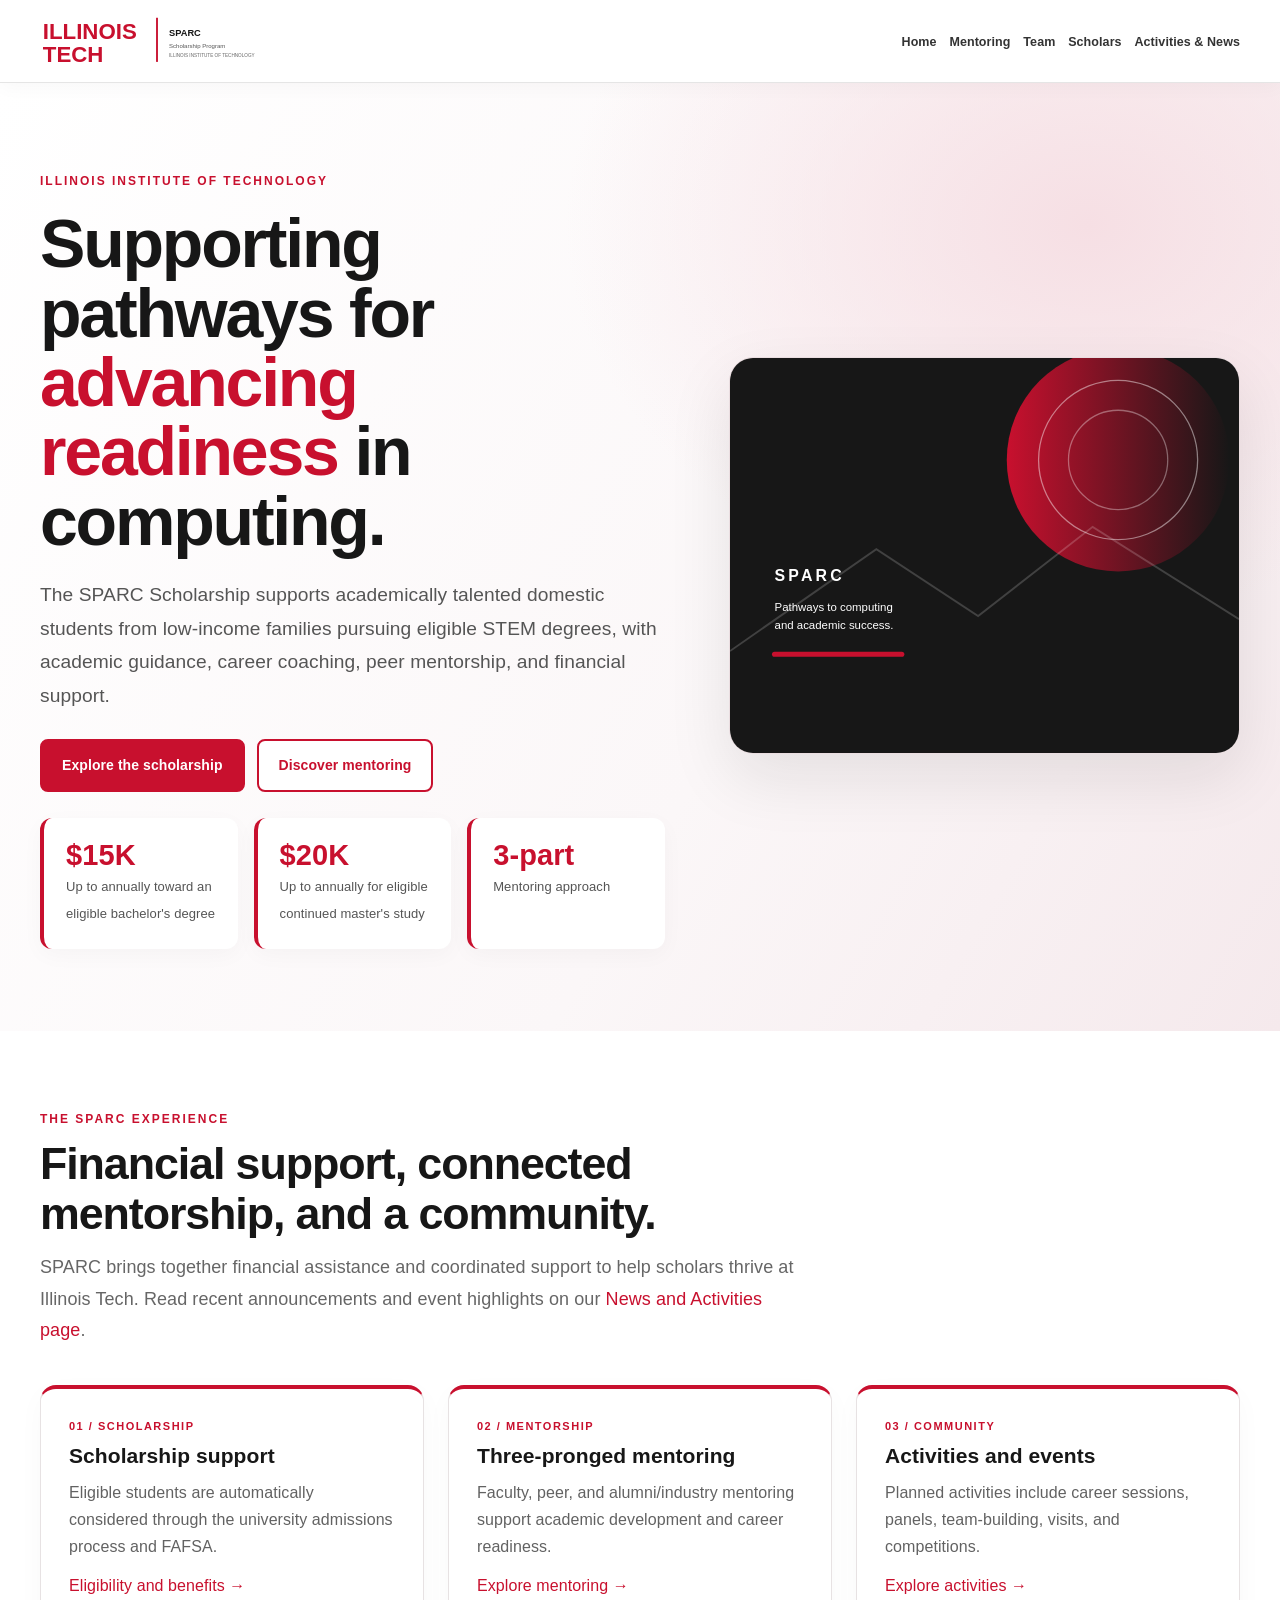
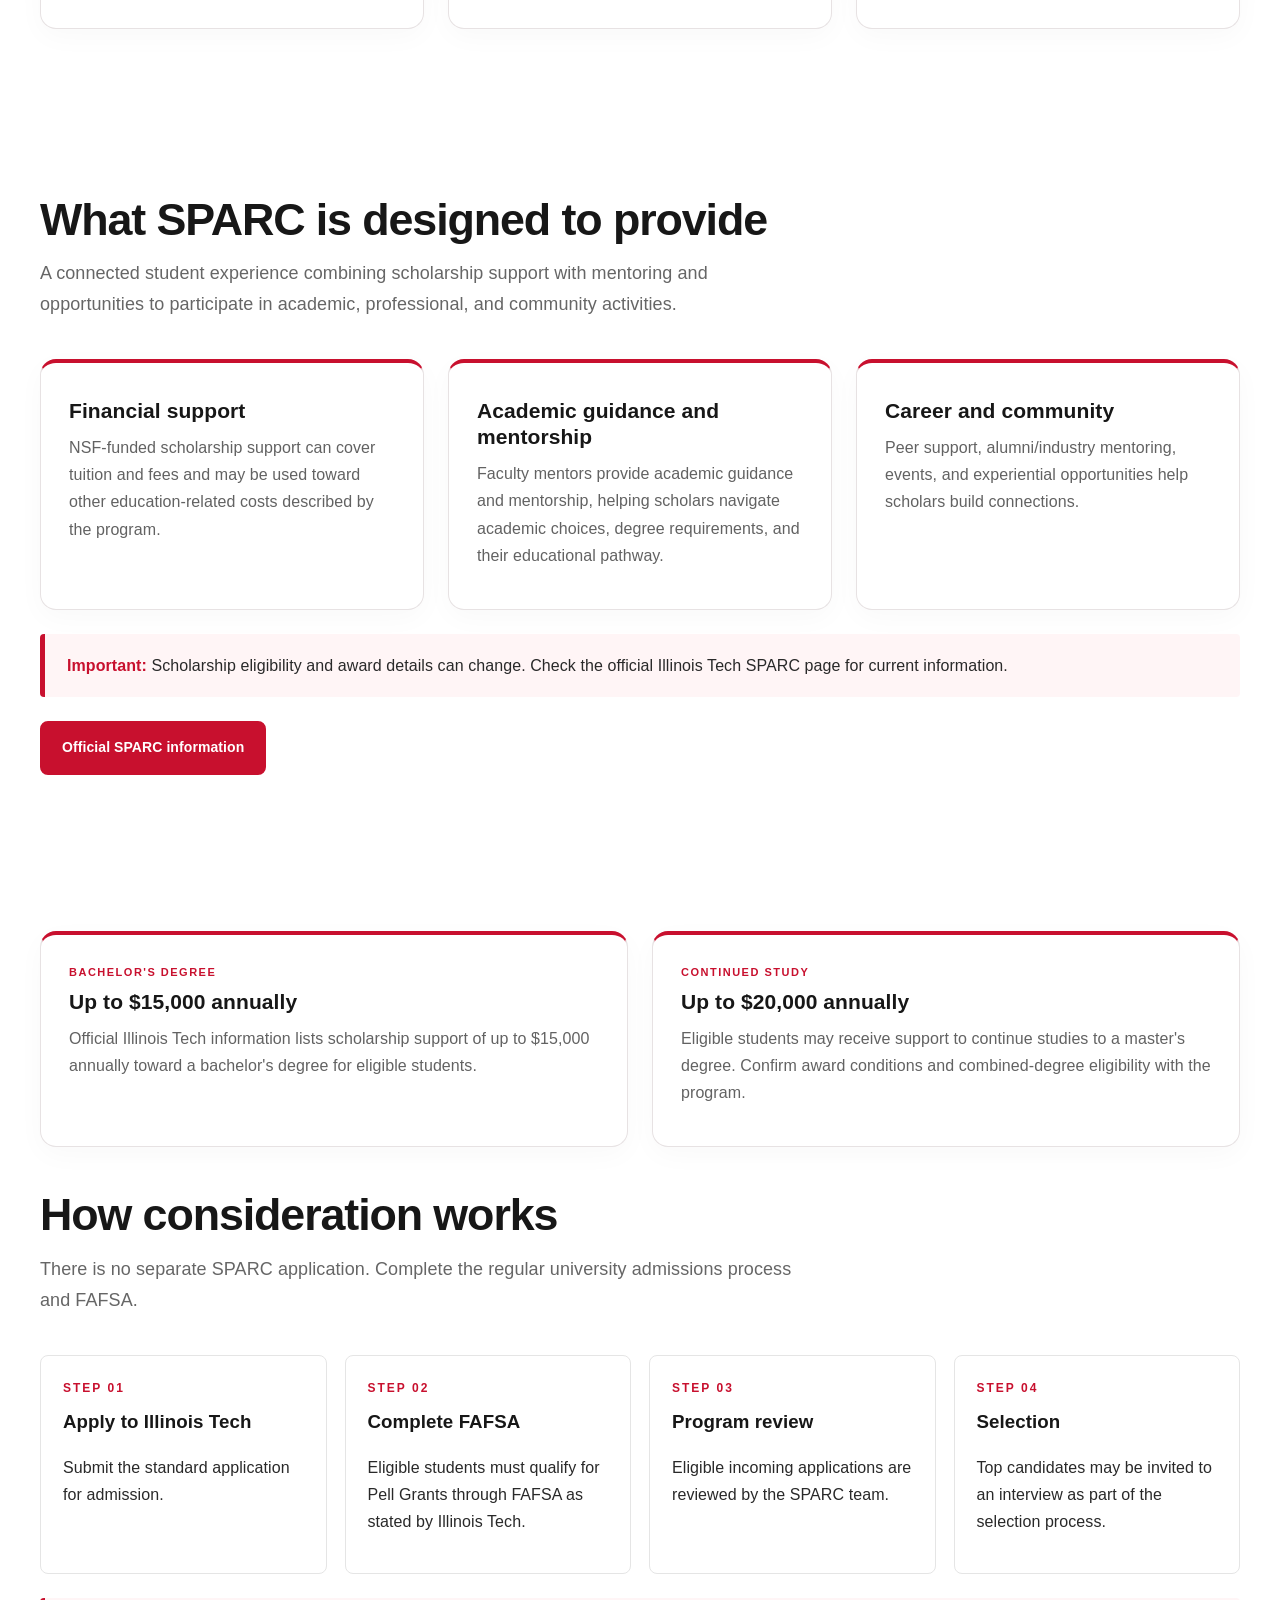
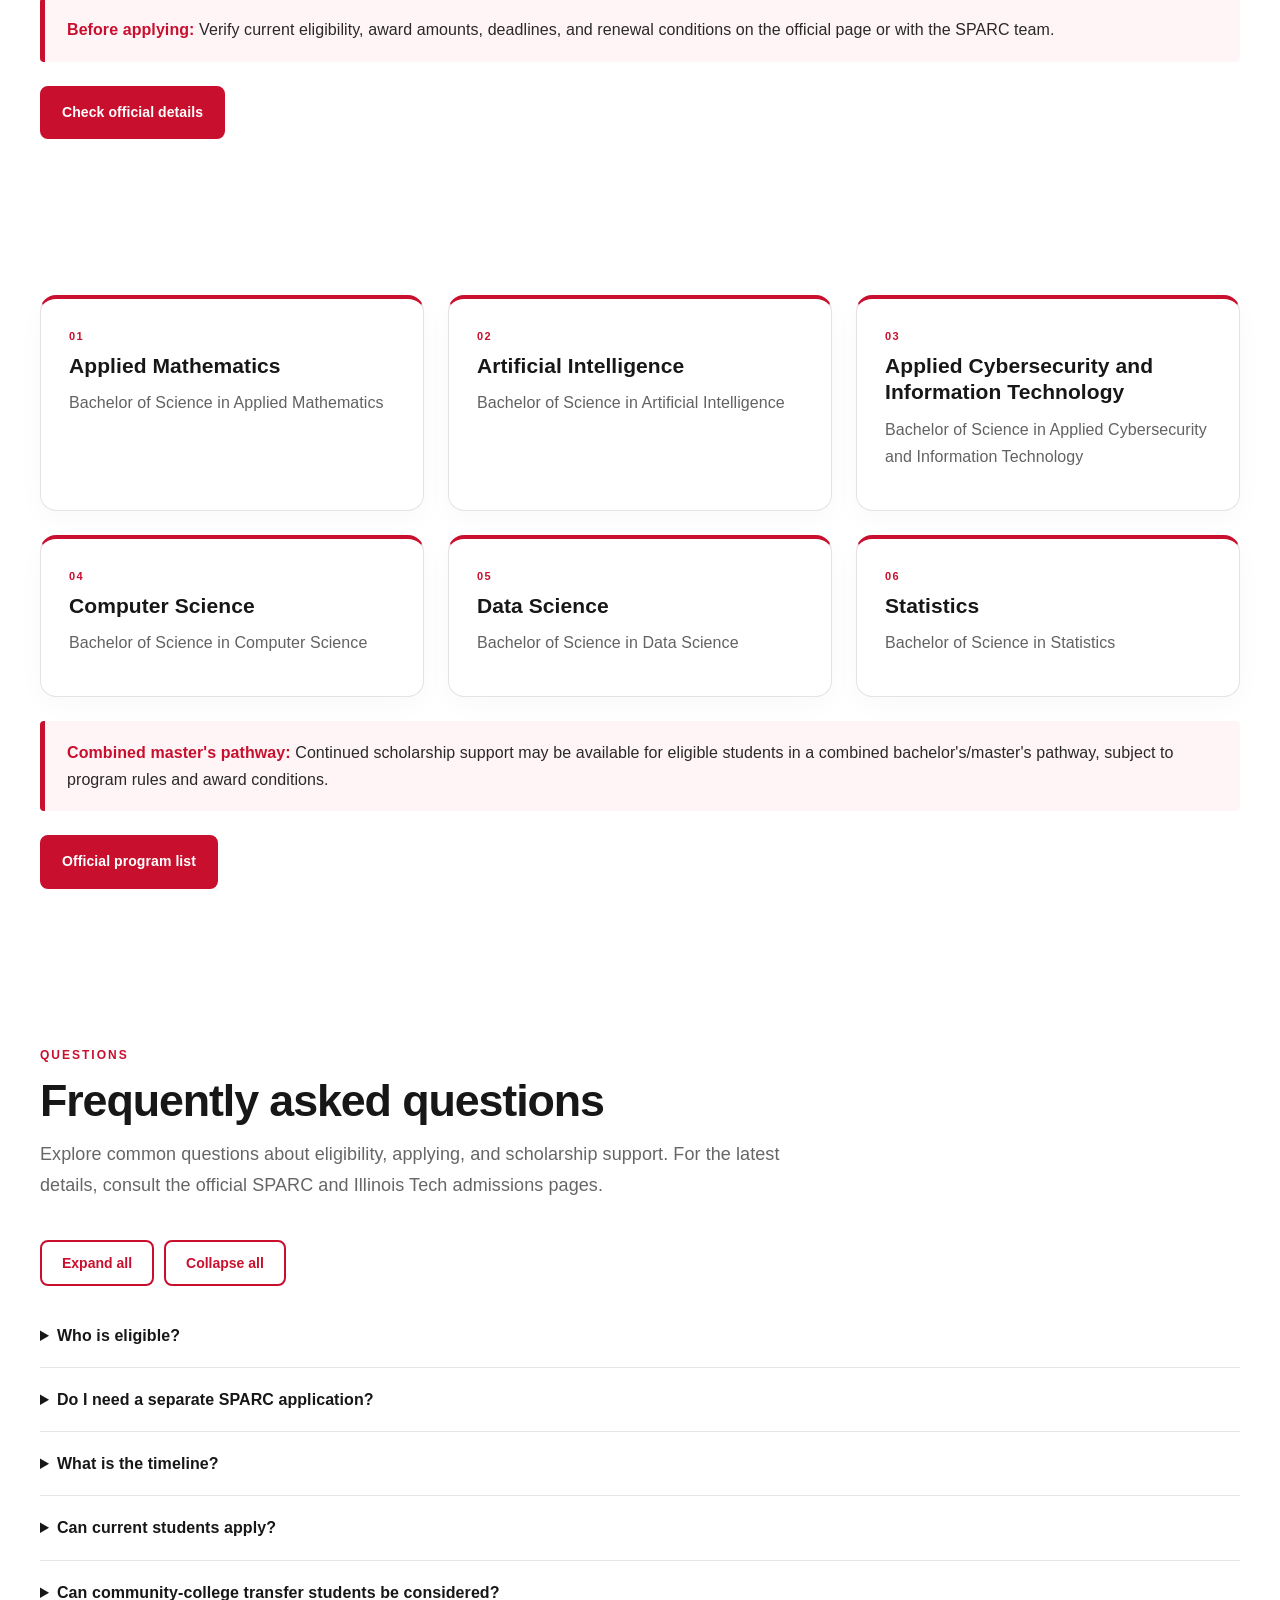
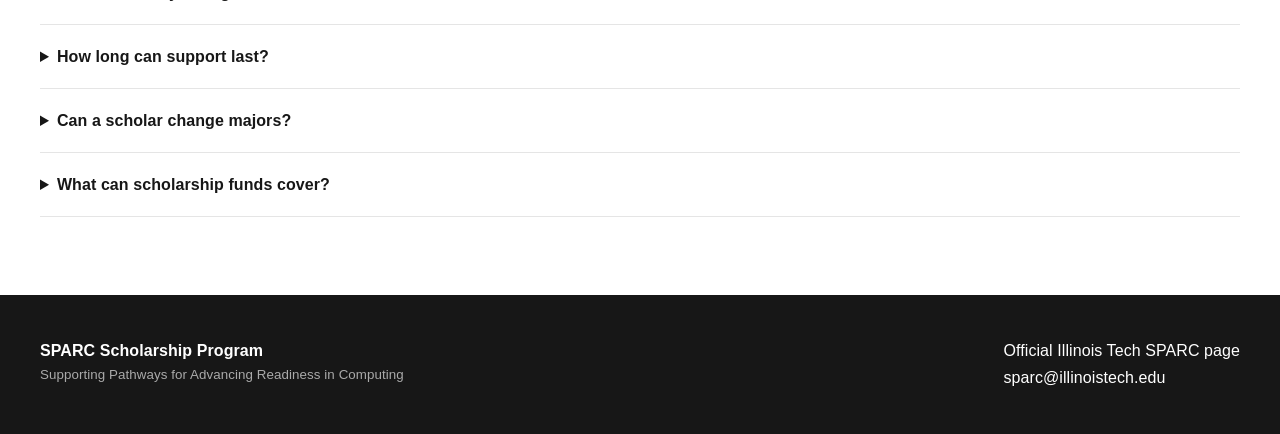
==== commit f1f32faa: "Final website" ====
--- a/index.html
+++ b/index.html
@@ -1 +1,15 @@
-<!doctype html><html lang="en"><head><meta charset="utf-8"><meta name="viewport" content="width=device-width, initial-scale=1"><meta name="description" content="SPARC Scholarship Program at Illinois Institute of Technology"><title>Home | SPARC Scholarship</title><link rel="stylesheet" href="assets/style.css"></head><body><header class="site-header"><div class="container nav"><a class="brand" href="index.html"><img src="images/illinois-tech-lockup.svg" alt="Illinois Tech · SPARC Scholarship Program"></a><button class="menu-toggle" aria-label="Toggle navigation" aria-expanded="false">☰</button><ul class="nav-links"><li><a href="index.html" aria-current="page">Home</a></li><li><a href="about.html">About</a></li><li><a href="scholarship.html">Scholarship</a></li><li><a href="programs.html">Programs</a></li><li><a href="mentoring.html">Mentoring</a></li><li><a href="activities.html">Activities</a></li><li><a href="scholars.html">Scholars</a></li><li><a href="team.html">Team</a></li><li><a href="news.html">News</a></li><li><a href="faq.html">FAQ</a></li><li><a class="cta" href="contact.html">Contact</a></li></ul></div></header><main><section class="hero"><div class="container hero-grid"><div><div class="eyebrow">Illinois Institute of Technology</div><h1>Supporting pathways for <span>advancing readiness</span> in computing.</h1><p>The SPARC Scholarship supports academically talented domestic students from low-income families pursuing eligible STEM degrees, with academic guidance, career coaching, peer mentorship, and financial support.</p><div class="actions"><a class="btn btn-primary" href="scholarship.html">Explore the scholarship</a><a class="btn btn-outline" href="mentoring.html">Discover mentoring</a></div><div class="stat-row"><div class="stat"><strong>$15K</strong><span>Up to annually toward a bachelor's degree</span></div><div class="stat"><strong>$20K</strong><span>Up to annually for eligible continued master's study</span></div><div class="stat"><strong>3-part</strong><span>Mentoring approach</span></div></div></div><div><img class="hero-art" src="images/hero-abstract.svg" alt="Abstract SPARC computing and learning illustration"></div></div></section><section><div class="container"><div class="section-heading"><div class="kicker">The SPARC experience</div><h2>Financial support, connected mentorship, and a community.</h2><p class="section-intro">SPARC brings together financial assistance and coordinated support to help scholars thrive at Illinois Tech.</p></div><div class="grid"><article class="card"><div class="tag">01 / Scholarship</div><h3>Scholarship support</h3><p>Eligible students are automatically considered through the university admissions process and FAFSA.</p><a href="scholarship.html">Eligibility and benefits →</a></article><article class="card"><div class="tag">02 / Mentorship</div><h3>Three-pronged mentoring</h3><p>Faculty, peer, and alumni/industry mentoring support academic development and career readiness.</p><a href="mentoring.html">Explore mentoring →</a></article><article class="card"><div class="tag">03 / Community</div><h3>Activities and events</h3><p>Planned activities include career sessions, panels, team-building, visits, and competitions.</p><a href="activities.html">Explore activities →</a></article></div></div></section><section class="section-alt"><div class="container"><div class="section-heading"><div class="kicker">Academic pathways</div><h2>Build a foundation for the future.</h2><p class="section-intro">SPARC's undergraduate fields include artificial intelligence, applied mathematics, cybersecurity, computer science, data science, and statistics.</p></div><a class="btn btn-primary" href="programs.html">View eligible programs</a> <a class="btn btn-outline" href="faq.html">Read FAQs</a></div></section><section><div class="container"><div class="section-heading"><div class="kicker">Leadership</div><h2>Meet the program leadership.</h2><p class="section-intro">The four Principal Investigators and project management contact are organized on the Team page.</p></div><a class="btn btn-primary" href="team.html">Meet the team</a></div></section></main><footer class="footer"><div class="container footer-inner"><div><strong>SPARC Scholarship Program</strong><small>Supporting Pathways for Advancing Readiness in Computing</small></div><div><a href="https://www.iit.edu/admissions-aid/tuition-and-aid/scholarships/first-year-student-scholarships/sparc-scholarship">Official Illinois Tech SPARC page</a><br><a href="mailto:sparc@illinoistech.edu">sparc@illinoistech.edu</a></div></div></footer><script src="assets/script.js"></script></body></html>+<!DOCTYPE html>
+
+<html lang="en"><head><meta charset="utf-8"/><meta content="width=device-width, initial-scale=1" name="viewport"/><meta content="SPARC Scholarship Program at Illinois Institute of Technology" name="description"/><title>Home | SPARC Scholarship</title><link href="assets/style.css" rel="stylesheet"/></head><body><header class="site-header"><div class="container nav"><a class="brand" href="index.html"><img alt="Illinois Tech · SPARC Scholarship Program" src="images/illinois-tech-lockup.svg"/></a><button aria-expanded="false" aria-label="Toggle navigation" class="menu-toggle">☰</button><ul class="nav-links"><li><a aria-current="page" href="index.html">Home</a></li><li><a href="mentoring.html">Mentoring</a></li><li><a href="team.html">Team</a></li><li><a href="scholars.html">Scholars</a></li><li><a href="activities-news.html">Activities &amp; News</a></li></ul></div></header><main><section class="hero"><div class="container hero-grid"><div><div class="eyebrow">Illinois Institute of Technology</div><h1>Supporting pathways for <span>advancing readiness</span> in computing.</h1><p>The SPARC Scholarship supports academically talented domestic students from low-income families pursuing eligible STEM degrees, with academic guidance, career coaching, peer mentorship, and financial support.</p><div class="actions"><a class="btn btn-primary" href="#scholarship">Explore the scholarship</a><a class="btn btn-outline" href="mentoring.html">Discover mentoring</a></div><div class="stat-row"><div class="stat"><strong>$15K</strong><span>Up to annually toward an eligible bachelor's degree</span></div><div class="stat"><strong>$20K</strong><span>Up to annually for eligible continued master's study</span></div><div class="stat"><strong>3-part</strong><span>Mentoring approach</span></div></div></div><div><img alt="Abstract SPARC computing and learning illustration" class="hero-art" src="images/hero-abstract.svg"/></div></div></section><section><div class="container"><div class="section-heading"><div class="kicker">The SPARC experience</div><h2>Financial support, connected mentorship, and a community.</h2><p class="section-intro">SPARC brings together financial assistance and coordinated support to help scholars thrive at Illinois Tech. Read recent announcements and event highlights on our <a href="activities-news.html#news">News and Activities page</a>.</p></div><div class="grid"><article class="card"><div class="tag">01 / Scholarship</div><h3>Scholarship support</h3><p>Eligible students are automatically considered through the university admissions process and FAFSA.</p><a href="#scholarship">Eligibility and benefits →</a></article><article class="card"><div class="tag">02 / Mentorship</div><h3>Three-pronged mentoring</h3><p>Faculty, peer, and alumni/industry mentoring support academic development and career readiness.</p><a href="mentoring.html">Explore mentoring →</a></article><article class="card"><div class="tag">03 / Community</div><h3>Activities and events</h3><p>Planned activities include career sessions, panels, team-building, visits, and competitions.</p><a href="activities-news.html#activities">Explore activities →</a></article></div></div></section><section id="about-overview"><div class="container"><div class="section-heading"><h2>What SPARC is designed to provide</h2><p class="section-intro">A connected student experience combining scholarship support with mentoring and opportunities to participate in academic, professional, and community activities.</p></div><div class="grid"><article class="card"><h3>Financial support</h3><p>NSF-funded scholarship support can cover tuition and fees and may be used toward other education-related costs described by the program.</p></article><article class="card"><h3>Academic guidance and mentorship</h3><p>Faculty mentors provide academic guidance and mentorship, helping scholars navigate academic choices, degree requirements, and their educational pathway.</p></article><article class="card"><h3>Career and community</h3><p>Peer support, alumni/industry mentoring, events, and experiential opportunities help scholars build connections.</p></article></div><div class="callout"><strong>Important:</strong> Scholarship eligibility and award details can change. Check the official Illinois Tech SPARC page for current information.</div><a class="btn btn-primary" href="https://www.iit.edu/admissions-aid/tuition-and-aid/scholarships/first-year-student-scholarships/sparc-scholarship">Official SPARC information</a> </div></section><section id="scholarship"><div class="container"><div class="grid two"><article class="card"><div class="tag">Bachelor's degree</div><h3>Up to $15,000 annually</h3><p>Official Illinois Tech information lists scholarship support of up to $15,000 annually toward a bachelor's degree for eligible students.</p></article><article class="card"><div class="tag">Continued study</div><h3>Up to $20,000 annually</h3><p>Eligible students may receive support to continue studies to a master's degree. Confirm award conditions and combined-degree eligibility with the program.</p></article></div><div class="section-heading" style="margin-top:42px"><h2>How consideration works</h2><p class="section-intro">There is no separate SPARC application. Complete the regular university admissions process and FAFSA.</p></div><div class="timeline"><article class="step"><div class="num">STEP 01</div><h3>Apply to Illinois Tech</h3><p>Submit the standard application for admission.</p></article><article class="step"><div class="num">STEP 02</div><h3>Complete FAFSA</h3><p>Eligible students must qualify for Pell Grants through FAFSA as stated by Illinois Tech.</p></article><article class="step"><div class="num">STEP 03</div><h3>Program review</h3><p>Eligible incoming applications are reviewed by the SPARC team.</p></article><article class="step"><div class="num">STEP 04</div><h3>Selection</h3><p>Top candidates may be invited to an interview as part of the selection process.</p></article></div><div class="callout"><strong>Before applying:</strong> Verify current eligibility, award amounts, deadlines, and renewal conditions on the official page or with the SPARC team.</div><a class="btn btn-primary" href="https://www.iit.edu/admissions-aid/tuition-and-aid/scholarships/first-year-student-scholarships/sparc-scholarship">Check official details</a></div></section><section id="programs"><div class="container"><div class="grid"><article class="card"><div class="tag">01</div><h3>Applied Mathematics</h3><p>Bachelor of Science in Applied Mathematics</p></article><article class="card"><div class="tag">02</div><h3>Artificial Intelligence</h3><p>Bachelor of Science in Artificial Intelligence</p></article><article class="card"><div class="tag">03</div><h3>Applied Cybersecurity and Information Technology</h3><p>Bachelor of Science in Applied Cybersecurity and Information Technology</p></article><article class="card"><div class="tag">04</div><h3>Computer Science</h3><p>Bachelor of Science in Computer Science</p></article><article class="card"><div class="tag">05</div><h3>Data Science</h3><p>Bachelor of Science in Data Science</p></article><article class="card"><div class="tag">06</div><h3>Statistics</h3><p>Bachelor of Science in Statistics</p></article></div><div class="callout"><strong>Combined master's pathway:</strong> Continued scholarship support may be available for eligible students in a combined bachelor's/master's pathway, subject to program rules and award conditions.</div><a class="btn btn-primary" href="https://www.iit.edu/admissions-aid/tuition-and-aid/scholarships/first-year-student-scholarships/sparc-scholarship">Official program list</a></div></section><section id="faq"><div class="container">
+<div class="section-heading"><div class="kicker">Questions</div><h2>Frequently asked questions</h2><p class="section-intro">Explore common questions about eligibility, applying, and scholarship support. For the latest details, consult the official SPARC and Illinois Tech admissions pages.</p></div>
+<div class="faq-controls"><button class="btn btn-outline" id="expand-all-faq" type="button">Expand all</button> <button class="btn btn-outline" id="collapse-all-faq" type="button">Collapse all</button></div>
+<div class="faq">
+<details><summary>Who is eligible?</summary><p>Academically talented high school graduates and community-college transfer students from low-income families who qualify for Pell Grants through FAFSA and enter a listed SPARC program will be considered. See more details at the <a href="#scholarship">Scholarship</a> section and the <a href="https://www.iit.edu/admissions-aid/tuition-and-aid/scholarships/first-year-student-scholarships/sparc-scholarship" rel="noopener" target="_blank">official SPARC page</a>.</p></details>
+<details><summary>Do I need a separate SPARC application?</summary><p>No separate SPARC application is required. Students should complete the regular <a href="https://www.iit.edu/admissions-aid/undergraduate-admission" rel="noopener" target="_blank">Illinois Tech undergraduate admission process</a> and submit the <a href="https://studentaid.gov/h/apply-for-aid/fafsa" rel="noopener" target="_blank">FAFSA</a>.</p></details>
+<details><summary>What is the timeline?</summary><p>Consideration follows the regular university admissions timeline for high school and transfer applicants. Check the <a href="https://www.iit.edu/admissions-aid/undergraduate-admission" rel="noopener" target="_blank">Illinois Tech admissions website</a> for current application deadlines.</p></details>
+<details><summary>Can current students apply?</summary><p>SPARC scholarship consideration is intended for incoming students. Current scholars should contact the SPARC team about renewal requirements and continued eligibility. See the <a href="#scholarship">Scholarship</a> section for an overview.</p></details>
+<details><summary>Can community-college transfer students be considered?</summary><p>Yes. Academically talented community-college transfer students who meet the eligibility criteria and enter a listed SPARC program will be considered. See the <a href="https://www.iit.edu/admissions-aid/tuition-and-aid/scholarships/first-year-student-scholarships/sparc-scholarship" rel="noopener" target="_blank">official SPARC page</a> and <a href="https://www.iit.edu/admissions-aid/undergraduate-admission/transfer-students" rel="noopener" target="_blank">Illinois Tech transfer admission information</a>.</p></details>
+<details><summary>How long can support last?</summary><p>Scholarship duration and renewal depend on the student's approved pathway and program requirements. Contact the SPARC team for confirmation of current terms before relying on a specific duration.</p></details>
+<details><summary>Can a scholar change majors?</summary><p>Any change of major should be discussed with the SPARC team to confirm that the new program remains eligible. See the <a href="#programs">eligible programs</a> section for the current undergraduate program list.</p></details>
+<details><summary>What can scholarship funds cover?</summary><p>Scholarship support covers tuition and fees and may also help defray room and board, textbooks, transportation, and laptops. See the <a href="#scholarship">Scholarship</a> section and the <a href="https://www.iit.edu/admissions-aid/tuition-and-aid/scholarships/first-year-student-scholarships/sparc-scholarship" rel="noopener" target="_blank">official SPARC page</a>.</p></details>
+</div></div></section></main><footer class="footer"><div class="container footer-inner"><div><strong>SPARC Scholarship Program</strong><small>Supporting Pathways for Advancing Readiness in Computing</small></div><div><a href="https://www.iit.edu/admissions-aid/tuition-and-aid/scholarships/first-year-student-scholarships/sparc-scholarship">Official Illinois Tech SPARC page</a><br/><a href="mailto:sparc@illinoistech.edu">sparc@illinoistech.edu</a></div></div></footer><script src="assets/script.js"></script></body></html>
--- a/assets/style.css
+++ b/assets/style.css
@@ -1,3 +1,76 @@
  :root{--red:#C8102E;--red-dark:#A30D25;--black:#171717;--text:#292929;--muted:#666;--light:#F4F4F4;--line:#E5E5E5;--white:#fff;--max:1160px}*{box-sizing:border-box}html{scroll-behavior:smooth}body{margin:0;font-family:Arial,Helvetica,sans-serif;color:var(--text);line-height:1.65;background:#fff}a{color:var(--red);text-decoration:none}a:hover{text-decoration:underline}img{max-width:100%;height:auto}.container{width:min(var(--max),calc(100% - 40px));margin:auto}.site-header{position:sticky;top:0;z-index:20;background:#fff;border-bottom:1px solid var(--line);box-shadow:0 4px 18px #00000008}.nav{min-height:88px;display:flex;align-items:center;justify-content:space-between;gap:22px}.brand img{width:290px;display:block}.nav-links{display:flex;align-items:center;gap:14px;list-style:none;margin:0;padding:0}.nav-links a{font-size:13px;font-weight:700;color:#333}.nav-links .cta{background:var(--red);color:#fff;padding:10px 14px;border-radius:5px}.menu-toggle{display:none;background:#fff;border:1px solid var(--line);border-radius:6px;padding:8px 11px;font-size:20px}.hero{background:linear-gradient(120deg,#fff,#f8f0f1);padding:76px 0 70px}.hero-grid{display:grid;grid-template-columns:1.1fr .9fr;align-items:center;gap:54px}.eyebrow,.kicker{color:var(--red);font-size:12px;font-weight:800;letter-spacing:2px;text-transform:uppercase}.hero h1{font-size:clamp(38px,5vw,62px);line-height:1.05;letter-spacing:-1.8px;margin:18px 0 22px;color:var(--black)}.hero h1 span{color:var(--red)}.hero p{font-size:18px;max-width:650px;color:#555}.hero-art{width:100%;border-radius:28px;box-shadow:0 20px 55px #17171722}.actions{display:flex;gap:12px;flex-wrap:wrap;margin-top:26px}.btn{display:inline-block;padding:12px 18px;border-radius:5px;font-weight:700;font-size:14px;border:2px solid var(--red)}.btn-primary{background:var(--red);color:#fff}.btn-primary:hover{background:var(--red-dark);text-decoration:none}.btn-outline{color:var(--red);background:#fff}.btn-outline:hover{background:#fff3f5;text-decoration:none}section{padding:66px 0}.section-alt{background:var(--light)}.section-dark{background:var(--black);color:#fff}.section-heading{max-width:760px;margin-bottom:32px}.section-heading h2,.page-hero h1{font-size:clamp(30px,4vw,44px);line-height:1.12;color:var(--black);margin:9px 0 14px;letter-spacing:-.8px}.section-intro{font-size:17px;color:#666;margin:0}.grid{display:grid;grid-template-columns:repeat(3,minmax(0,1fr));gap:20px}.grid.two{grid-template-columns:repeat(2,minmax(0,1fr))}.card{background:#fff;border:1px solid var(--line);border-top:4px solid var(--red);padding:24px;border-radius:9px;box-shadow:0 8px 25px #00000006}.card h3{margin:7px 0 10px;color:var(--black);font-size:21px;line-height:1.25}.card p{margin:0 0 12px;color:#626262}.card .tag{font-size:11px;text-transform:uppercase;letter-spacing:1.5px;font-weight:800;color:var(--red)}.stat-row{display:grid;grid-template-columns:repeat(3,1fr);gap:15px;margin-top:26px}.stat{padding:20px;border-left:4px solid var(--red);background:#fff;box-shadow:0 6px 22px #00000008}.stat strong{display:block;font-size:29px;color:var(--red);line-height:1.1}.stat span{font-size:13px;color:#555}.page-hero{padding:60px 0 42px;background:linear-gradient(120deg,#fff,#f9eff1);border-bottom:1px solid var(--line)}.page-hero h1{margin:12px 0}.page-hero p{font-size:17px;color:#666;max-width:760px}.callout{border-left:5px solid var(--red);background:#fff5f6;padding:18px 22px;border-radius:4px;margin:24px 0}.callout strong{color:var(--red)}.timeline{display:grid;grid-template-columns:repeat(4,1fr);gap:18px}.step{padding:22px;background:#fff;border:1px solid var(--line);border-radius:8px}.step .num{font-size:12px;font-weight:800;color:var(--red);letter-spacing:2px}.step h3{margin:8px 0;color:var(--black)}.faq details{border-bottom:1px solid var(--line);padding:18px 0}.faq summary{font-weight:800;cursor:pointer;color:var(--black)}.faq details p{color:#666;max-width:900px}.profile{overflow:hidden}.profile img{width:94px;height:94px;object-fit:cover;border-radius:50%;margin-bottom:15px}.profile .title{font-size:13px;font-weight:700;color:#555;margin-bottom:12px}.profile .links{font-size:13px;font-weight:700}.table-wrap{overflow-x:auto}table{width:100%;border-collapse:collapse;background:#fff;font-size:14px}th{background:var(--black);color:#fff;text-align:left}th,td{padding:12px 13px;border:1px solid #ddd;vertical-align:top}tr:nth-child(even) td{background:#fafafa}.notice{border:1px solid #e8b8c0;background:#fff4f5;padding:18px;border-radius:8px;color:#6d1a28}.footer{background:var(--black);color:#ddd;padding:35px 0}.footer-inner{display:flex;justify-content:space-between;gap:20px;align-items:center}.footer strong{color:#fff}.footer small{display:block;color:#aaa}.footer a{color:#fff}.fineprint{font-size:12px;color:#777}@media(max-width:1000px){.nav{min-height:76px}.brand img{width:230px}.menu-toggle{display:block}.nav-links{display:none;position:absolute;top:76px;left:0;right:0;padding:18px 22px 24px;background:#fff;border-bottom:1px solid var(--line);box-shadow:0 14px 25px #00000012;flex-direction:column;align-items:stretch}.nav-links.open{display:flex}.nav-links a{display:block;padding:7px}.hero-grid{grid-template-columns:1fr;gap:35px}.hero-art{max-width:650px}.grid{grid-template-columns:repeat(2,minmax(0,1fr))}.timeline{grid-template-columns:repeat(2,1fr)}}@media(max-width:640px){.container{width:min(var(--max),calc(100% - 28px))}.brand img{width:190px}.hero{padding:48px 0}.hero h1{font-size:39px}.hero p{font-size:16px}.grid,.grid.two,.stat-row,.timeline{grid-template-columns:1fr}section{padding:48px 0}.page-hero{padding:42px 0 30px}.footer-inner{flex-direction:column;align-items:flex-start}.card{padding:20px}th,td{padding:9px;font-size:12px}}
 /* Faculty mentor cards */
 .faculty-mentors-section{margin-top:10px}.faculty-mentors-section .section-heading{max-width:780px}.faculty-mentor-grid{align-items:stretch}.faculty-mentor-card{display:flex;flex-direction:column;align-items:flex-start;height:100%}.faculty-mentor-card .faculty-photo{width:112px;height:112px;object-fit:cover;object-position:center 25%;border-radius:50%;border:3px solid #f0e0e3;margin-bottom:18px;background:#f4f4f4}.faculty-mentor-card h3{margin-top:8px}.faculty-mentor-card .title{min-height:48px}.faculty-mentor-card .links{margin-top:auto;padding-top:8px}.faculty-mentor-card .links a{font-size:13px;font-weight:700}.faculty-mentors-section .fineprint{margin-top:22px}
+
+
+/* Layout refinement: clearer hierarchy, more breathing room, consistent cards */
+:root{--max:1200px;--radius:16px}
+body{font-size:16px;line-height:1.7;letter-spacing:.005em}
+.container{width:min(var(--max),calc(100% - 48px))}
+.site-header{backdrop-filter:saturate(140%) blur(12px);background:rgba(255,255,255,.96)}
+.nav{min-height:82px;gap:28px}
+.brand img{width:260px;max-height:62px;object-fit:contain;object-position:left center}
+.nav-links{gap:clamp(8px,1vw,15px)}
+.nav-links a{font-size:12.5px;white-space:nowrap}
+.hero{position:relative;overflow:hidden;padding:88px 0 82px;background:radial-gradient(ellipse at 85% 15%,#f6dfe4 0,transparent 34%),linear-gradient(120deg,#fff 0%,#fbf7f8 60%,#f5e9ec 100%)}
+.hero-grid{gap:clamp(34px,5vw,72px)}
+.hero h1{max-width:760px;font-size:clamp(42px,5.4vw,68px);line-height:1.02;letter-spacing:-2.2px}
+.hero p{font-size:clamp(17px,1.5vw,20px);line-height:1.75}
+.hero-art{border-radius:24px;border:1px solid #eadde0;box-shadow:0 24px 65px #17171718}
+.btn{padding:13px 20px;border-radius:8px;transition:transform .18s ease,box-shadow .18s ease,background .18s ease}
+.btn:hover{transform:translateY(-2px);box-shadow:0 8px 18px #00000012}
+section{padding:78px 0}
+.section-heading{margin-bottom:38px}
+.section-heading h2,.page-hero h1{font-size:clamp(32px,3.5vw,46px);letter-spacing:-1.1px}
+.section-intro,.page-hero p{font-size:18px;line-height:1.75}
+.grid{gap:24px}
+.card{border:1px solid #e7e2e3;border-top:4px solid var(--red);border-radius:var(--radius);padding:28px;box-shadow:0 8px 28px #17171707;transition:transform .2s ease,box-shadow .2s ease}
+.card:hover{box-shadow:0 16px 34px #1717170e;transform:translateY(-2px)}
+.card p{line-height:1.7}
+.stat-row{gap:16px}
+.stat{border-radius:12px;border-left-width:4px;padding:22px}
+.page-hero{padding:72px 0 50px;background:radial-gradient(ellipse at 90% 10%,#f6e5e8 0,transparent 36%),linear-gradient(120deg,#fff,#faf5f6);}
+.profile img{width:118px;height:118px;object-fit:cover;border-radius:50%;border:4px solid #f5e7ea;box-shadow:0 5px 15px #00000010}
+.profile .title{line-height:1.55;min-height:0}
+.profile .links{margin-top:16px}
+.faculty-mentor-card{min-height:100%}
+.faculty-mentor-card .faculty-photo{width:120px;height:120px;border:4px solid #f5e7ea}
+.placeholder-panel{position:relative;overflow:hidden;background:linear-gradient(135deg,#fff 0%,#faf5f6 100%);border:1px dashed #d8a4ad;border-radius:16px;padding:26px 28px;margin:24px 0;color:#444}
+.placeholder-panel:before{content:"";position:absolute;left:0;top:0;bottom:0;width:5px;background:var(--red)}
+.placeholder-panel .placeholder-label{display:inline-flex;align-items:center;gap:8px;color:var(--red);font-size:11px;font-weight:800;letter-spacing:1.4px;text-transform:uppercase;margin-bottom:8px}
+.placeholder-panel h3{font-size:21px;margin:0 0 8px;color:var(--black)}
+.placeholder-panel p{margin:0;color:#626262;max-width:850px}
+.placeholder-panel ul{margin:12px 0 0;padding-left:20px;color:#626262}
+.placeholder-panel .placeholder-note{font-size:13px;margin-top:12px;color:#777}
+.section-banner{border-radius:18px;padding:30px;background:var(--black);color:#fff;display:flex;align-items:center;justify-content:space-between;gap:24px}
+.section-banner h2{color:#fff;margin:0 0 8px}.section-banner p{margin:0;color:#ddd;max-width:760px}
+.table-wrap,table{border-radius:10px;overflow:hidden}
+.footer{padding:42px 0}.footer-inner{align-items:flex-start}
+@media(max-width:1000px){.container{width:min(var(--max),calc(100% - 36px))}.nav{min-height:76px}.brand img{width:230px}.hero{padding:58px 0}.hero-grid{gap:32px}.nav-links{gap:8px}.nav-links a{font-size:14px}.section-banner{align-items:flex-start;flex-direction:column}}
+@media(max-width:640px){.container{width:calc(100% - 30px)}section{padding:52px 0}.hero{padding:48px 0}.hero h1{font-size:clamp(36px,10vw,44px);letter-spacing:-1.3px}.page-hero{padding:44px 0 32px}.section-heading{margin-bottom:26px}.card{padding:22px}.placeholder-panel{padding:22px 22px 22px 25px}.stat{padding:18px}.profile img{width:100px;height:100px}}
+
+/* Consolidated navigation and Team dropdown */
+.nav-dropdown{position:relative;list-style:none}
+.dropdown-toggle{background:transparent;border:0;color:#333;font:700 12.5px Arial,Helvetica,sans-serif;padding:8px 3px;cursor:pointer}
+.dropdown-menu{display:none;position:absolute;top:100%;left:0;min-width:210px;list-style:none;padding:8px;margin:0;background:#fff;border:1px solid var(--line);border-radius:8px;box-shadow:0 12px 28px #00000018}
+.nav-dropdown:hover .dropdown-menu,.nav-dropdown:focus-within .dropdown-menu,.nav-dropdown.open .dropdown-menu{display:block}
+.dropdown-menu a{display:block;padding:9px 12px!important;white-space:nowrap}
+@media(max-width:1000px){.nav-dropdown{width:100%}.dropdown-toggle{padding:10px 7px;font-size:14px}.dropdown-menu{position:static;box-shadow:none;border:0;border-left:2px solid var(--red);border-radius:0;margin:0 0 4px 10px;padding:0 0 0 8px}.nav-dropdown:hover .dropdown-menu{display:none}.nav-dropdown.open .dropdown-menu,.nav-dropdown:focus-within .dropdown-menu{display:block}}
+
+
+/* Mentor–Mentee lunch event feature and replaceable photo slots */
+.event-feature{padding:clamp(22px,3vw,36px)}
+.event-feature-copy{max-width:850px;margin-bottom:24px}
+.event-feature-copy h3{font-size:clamp(23px,2.4vw,30px);margin:12px 0}
+.event-date{margin:12px 0 0}
+.replace-note{color:#8b263d;font-weight:700}
+.event-gallery{display:grid;grid-template-columns:repeat(4,minmax(0,1fr));gap:14px;margin-top:22px}
+.event-gallery figure{margin:0;min-width:0}
+.event-gallery img{display:block;width:100%;aspect-ratio:4/3;object-fit:cover;border-radius:12px;border:1px solid #e7e2e3;background:#f8f4f5}
+.event-gallery figcaption{font-size:12px;color:#777;margin-top:7px}
+.event-approval{margin-top:20px;color:#777}
+@media(max-width:800px){.event-gallery{grid-template-columns:repeat(2,minmax(0,1fr))}}
+@media(max-width:420px){.event-gallery{gap:9px}.event-gallery figcaption{font-size:11px}}
+
+/* Event gallery and FAQ controls */
+.event-photo-grid{display:grid;grid-template-columns:repeat(3,minmax(0,1fr));gap:10px;margin-top:18px}.event-photo-placeholder{margin:0;border:1px solid var(--line);border-radius:8px;overflow:hidden;background:#f7f7f7}.event-photo-placeholder img{display:block;width:100%;aspect-ratio:4/3;object-fit:cover}.faq-controls{display:flex;gap:10px;margin:18px 0}.news-card:first-child{grid-column:1/-1}@media(max-width:640px){.event-photo-grid{grid-template-columns:1fr}.news-card:first-child{grid-column:auto}}
